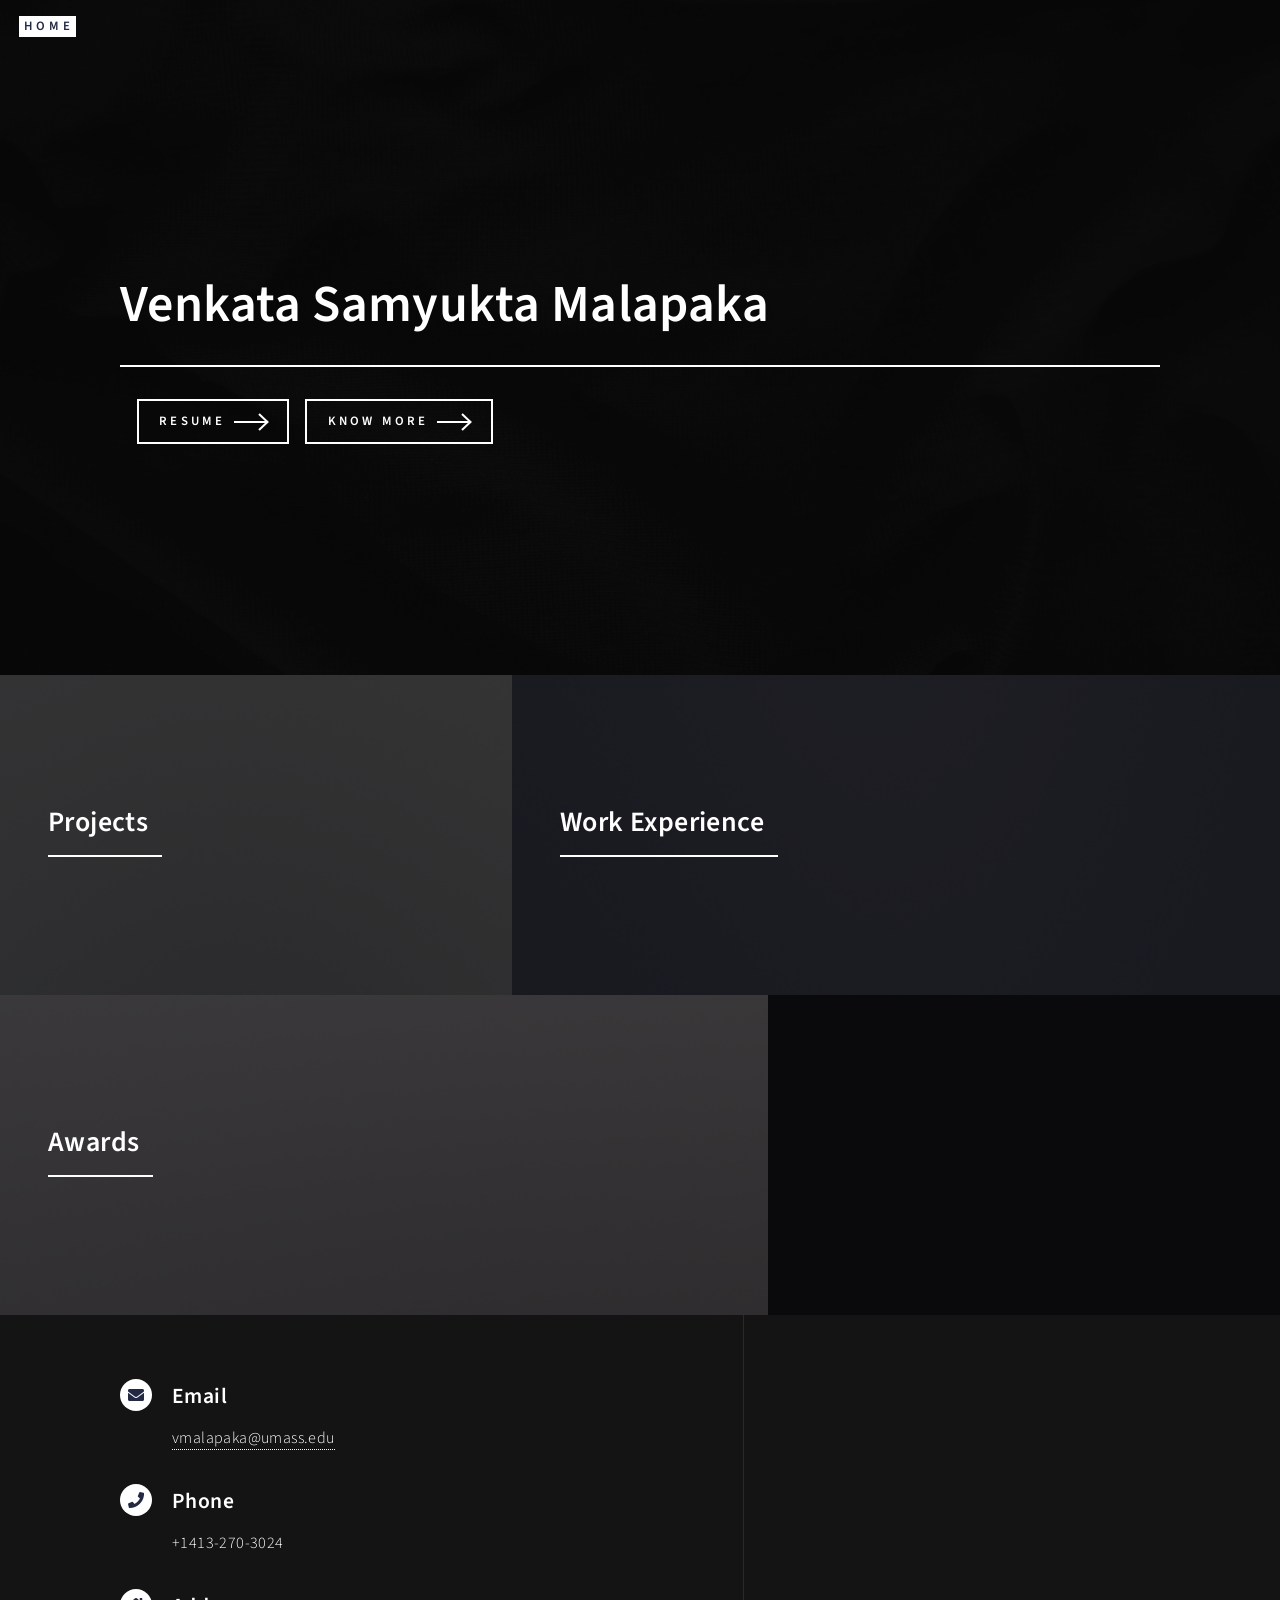
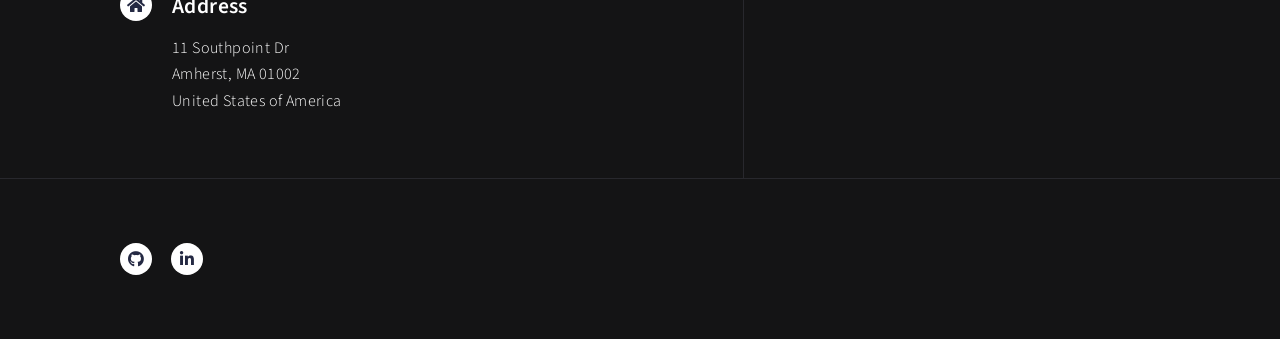
==== index.html @ 35ff9a1c "my first commit" ====
<!DOCTYPE HTML>

<html>
	<head>
		<title>Home</title>
		<meta charset="utf-8" />
		<meta name="viewport" content="width=device-width, initial-scale=1, user-scalable=no" />
		<link rel="stylesheet" href="assets/css/main.css" />
		<noscript><link rel="stylesheet" href="assets/css/noscript.css" /></noscript>
	</head>
	<body class="is-preload">

		<!-- Wrapper -->
			<div id="wrapper">

				<!-- Header -->
					<header id="header" class="alt">
						<a href="index.html" class="logo"><strong>Home</strong></a>
						<!-- <nav>
							<a href="#menu">Menu</a>
						</nav> -->
					</header>

				<!-- Menu -->
					<!-- <nav id="menu">
						<ul class="links">
							<li><a href="index.html">Home</a></li>
							<li><a href="landing.html">Landing</a></li>
							<li><a href="generic.html">Generic</a></li>
							<li><a href="elements.html">Elements</a></li>
						</ul>
						<ul class="actions stacked">
							<li><a href="#" class="button primary fit">Get Started</a></li>
							<li><a href="#" class="button fit">Log In</a></li>
						</ul>
					</nav> -->

				<!-- Banner -->
					<section id="banner" class="major">
						<div class="inner">
							<header class="major">
								<h1>Venkata Samyukta Malapaka</h1>
								
							</header>
							<div class="content">
								<p></p>
								<ul class="actions">
									<li><a href="https://drive.google.com/file/d/1VEl-UqCdXLv8z1jXoy_QQR7COVL-AdC4/view" target="_blank" class="button next scrolly" >Resume</a></li>
									<li><a href="#one" class="button next scrolly">Know More</a></li>
									
								</ul>
							</div>
						</div>
					</section>

				<!-- Main -->
					<div id="main">

						<!-- One -->
							<section id="one" class="tiles">
								<article>
									<span class="image">
										<img src="images/pic01.jpg" alt="" />
									</span>
									<header class="major">
										<h3><a href="project.html" class="link">Projects</a></h3>
										
									</header>
								</article>
								<article>
									<span class="image">
										<img src="images/pic02.jpg" alt="" />
									</span>
									<header class="major">
										<h3><a href="workEx.html" class="link">Work Experience</a></h3>
									</header>
								</article>
								<article>
									<span class="image">
										<img src="images/pic03.jpg" alt="" />
									</span>
									<header class="major">
										<h3><a href="Awards.html" class="link">Awards</a></h3>
										
									</header>
								</article>
								
							</section>

						<!-- Two -->
							<!-- <section id="two">
								<div class="inner">
									<header class="major">
										<h2>Massa libero</h2>
									</header>
									<p>Nullam et orci eu lorem consequat tincidunt vivamus et sagittis libero. Mauris aliquet magna magna sed nunc rhoncus pharetra. Pellentesque condimentum sem. In efficitur ligula tate urna. Maecenas laoreet massa vel lacinia pellentesque lorem ipsum dolor. Nullam et orci eu lorem consequat tincidunt. Vivamus et sagittis libero. Mauris aliquet magna magna sed nunc rhoncus amet pharetra et feugiat tempus.</p>
									<ul class="actions">
										<li><a href="landing.html" class="button next">Get Started</a></li>
									</ul>
								</div>
							</section> -->

					</div>

				<!-- Contact -->
					<section id="contact">
						<div class="inner">
							
							<!-- <section>
								<form method="post" action="#">
									<div class="fields">
										<div class="field half">
											<label for="name">Name</label>
											<input type="text" name="name" id="name" />
										</div>
										<div class="field half">
											<label for="email">Email</label>
											<input type="text" name="email" id="email" />
										</div>
										<div class="field">
											<label for="message">Message</label>
											<textarea name="message" id="message" rows="6"></textarea>
										</div>
									</div>
									<ul class="actions">
										<li><input type="submit" value="Send Message" class="primary" /></li>
										<li><input type="reset" value="Clear" /></li>
									</ul>
								</form>
							</section> -->
							<section >
								<section>
									<div class="contact-method">
										<span class="icon solid alt fa-envelope"></span>
										<h3>Email</h3>
										<a href="#">vmalapaka@umass.edu</a>
									</div>
								</section>
								<section>
									<div class="contact-method">
										<span class="icon solid alt fa-phone"></span>
										<h3>Phone</h3>
										<span>+1413-270-3024</span>
									</div>
								</section>
								<section>
									<div class="contact-method">
										<span class="icon solid alt fa-home"></span>
										<h3>Address</h3>
										<span>11 Southpoint Dr<br />
										Amherst, MA 01002<br />
										United States of America</span>
									</div>
								</section>
							</section>
						</div>
					</section>

				<!-- Footer -->
					<footer id="footer">
						<div class="inner">
							<ul class="icons">
								<li><a href="https://github.com/vmalapaka" target="_blank" class="icon brands alt fa-github"><span class="label">GitHub</span></a></li>
								<li><a href="https://www.linkedin.com/in/venkata-samyukta-malapaka/" target="_blank" class="icon brands alt fa-linkedin-in"><span class="label">LinkedIn</span></a></li>
							</ul>
							<!-- <ul class="copyright">
								<li>&copy; Untitled</li><li>Design: <a href="https://html5up.net">HTML5 UP</a></li>
							</ul> -->
						</div>
					</footer>

			</div>

		<!-- Scripts -->
			<script src="assets/js/jquery.min.js"></script>
			<script src="assets/js/jquery.scrolly.min.js"></script>
			<script src="assets/js/jquery.scrollex.min.js"></script>
			<script src="assets/js/browser.min.js"></script>
			<script src="assets/js/breakpoints.min.js"></script>
			<script src="assets/js/util.js"></script>
			<script src="assets/js/main.js"></script>

	</body>
</html>
---- assets/css/main.css ----
@import url(fontawesome-all.min.css);
@import url("https://fonts.googleapis.com/css?family=Source+Sans+Pro:300,300italic,600,600italic");

/*
	Forty by HTML5 UP
	html5up.net | @ajlkn
	Free for personal and commercial use under the CCA 3.0 license (html5up.net/license)
*/

html, body, div, span, applet, object,
iframe, h1, h2, h3, h4, h5, h6, p, blockquote,
pre, a, abbr, acronym, address, big, cite,
code, del, dfn, em, img, ins, kbd, q, s, samp,
small, strike, strong, sub, sup, tt, var, b,
u, i, center, dl, dt, dd, ol, ul, li, fieldset,
form, label, legend, table, caption, tbody,
tfoot, thead, tr, th, td, article, aside,
canvas, details, embed, figure, figcaption,
footer, header, hgroup, menu, nav, output, ruby,
section, summary, time, mark, audio, video {
	margin: 0;
	padding: 0;
	border: 0;
	font-size: 100%;
	font: inherit;
	vertical-align: baseline;}

article, aside, details, figcaption, figure,
footer, header, hgroup, menu, nav, section {
	display: block;}

body {
	line-height: 1;
}

ol, ul {
	list-style: none;
}

blockquote, q {
	quotes: none;
}

	blockquote:before, blockquote:after, q:before, q:after {
		content: '';
		content: none;
	}

table {
	border-collapse: collapse;
	border-spacing: 0;
}

body {
	-webkit-text-size-adjust: none;
}

mark {
	background-color: transparent;
	color: inherit;
}

input::-moz-focus-inner {
	border: 0;
	padding: 0;
}

input, select, textarea {
	-moz-appearance: none;
	-webkit-appearance: none;
	-ms-appearance: none;
	appearance: none;
}

/* Basic */

	@-ms-viewport {
		width: device-width;
	}

	body {
		-ms-overflow-style: scrollbar;
	}

	@media screen and (max-width: 480px) {

		html, body {
			min-width: 320px;
		}

	}

	html {
		box-sizing: border-box;
	}

	*, *:before, *:after {
		box-sizing: inherit;
	}

	body {
		background: #141415;
	}

		body.is-preload *, body.is-preload *:before, body.is-preload *:after {
			-moz-animation: none !important;
			-webkit-animation: none !important;
			-ms-animation: none !important;
			animation: none !important;
			-moz-transition: none !important;
			-webkit-transition: none !important;
			-ms-transition: none !important;
			transition: none !important;
		}

/* Type */

	body, input, select, textarea {
		color: #ffffff;
		font-family: "Source Sans Pro", Helvetica, sans-serif;
		font-size: 17pt;
		font-weight: 300;
		letter-spacing: 0.025em;
		line-height: 1.65;
	}

		@media screen and (max-width: 1680px) {

			body, input, select, textarea {
				font-size: 14pt;
			}

		}

		@media screen and (max-width: 1280px) {

			body, input, select, textarea {
				font-size: 12pt;
			}

		}

		@media screen and (max-width: 360px) {

			body, input, select, textarea {
				font-size: 11pt;
			}

		}

	a {
		-moz-transition: color 0.2s ease-in-out, border-bottom-color 0.2s ease-in-out;
		-webkit-transition: color 0.2s ease-in-out, border-bottom-color 0.2s ease-in-out;
		-ms-transition: color 0.2s ease-in-out, border-bottom-color 0.2s ease-in-out;
		transition: color 0.2s ease-in-out, border-bottom-color 0.2s ease-in-out;
		border-bottom: dotted 1px;
		color: inherit;
		text-decoration: none;
	}

		a:hover {
			border-bottom-color: transparent;
			color: #9bf1ff !important;
		}

		a:active {
			color: #53e3fb !important;
		}

	strong, b {
		color: #ffffff;
		font-weight: 600;
	}

	em, i {
		font-style: italic;
	}

	p {
		margin: 0 0 2em 0;
	}

	h1, h2, h3, h4, h5, h6 {
		color: #ffffff;
		font-weight: 600;
		line-height: 1.65;
		margin: 0 0 1em 0;
	}

		h1 a, h2 a, h3 a, h4 a, h5 a, h6 a {
			color: inherit;
			border-bottom: 0;
		}

	h1 {
		font-size: 2.5em;
	}

	h2 {
		font-size: 1.75em;
	}

	h3 {
		font-size: 1.35em;
	}

	h4 {
		font-size: 1.1em;
	}

	h5 {
		font-size: 0.9em;
	}

	h6 {
		font-size: 0.7em;
	}

	@media screen and (max-width: 736px) {

		h1 {
			font-size: 2em;
		}

		h2 {
			font-size: 1.5em;
		}

		h3 {
			font-size: 1.25em;
		}

	}

	sub {
		font-size: 0.8em;
		position: relative;
		top: 0.5em;
	}

	sup {
		font-size: 0.8em;
		position: relative;
		top: -0.5em;
	}

	blockquote {
		border-left: solid 4px rgba(212, 212, 255, 0.1);
		font-style: italic;
		margin: 0 0 2em 0;
		padding: 0.5em 0 0.5em 2em;
	}

	code {
		background: rgba(212, 212, 255, 0.035);
		font-family: "Courier New", monospace;
		font-size: 0.9em;
		margin: 0 0.25em;
		padding: 0.25em 0.65em;
	}

	pre {
		-webkit-overflow-scrolling: touch;
		font-family: "Courier New", monospace;
		font-size: 0.9em;
		margin: 0 0 2em 0;
	}

		pre code {
			display: block;
			line-height: 1.75;
			padding: 1em 1.5em;
			overflow-x: auto;
		}

	hr {
		border: 0;
		border-bottom: solid 1px rgba(212, 212, 255, 0.1);
		margin: 2em 0;
	}

		hr.major {
			margin: 3em 0;
		}

	.align-left {
		text-align: left;
	}

	.align-center {
		text-align: center;
	}

	.align-right {
		text-align: right;
	}

/* Row */

	.row {
		display: flex;
		flex-wrap: wrap;
		box-sizing: border-box;
		align-items: stretch;
	}

		.row > * {
			box-sizing: border-box;
		}

		.row.gtr-uniform > * > :last-child {
			margin-bottom: 0;
		}

		.row.aln-left {
			justify-content: flex-start;
		}

		.row.aln-center {
			justify-content: center;
		}

		.row.aln-right {
			justify-content: flex-end;
		}

		.row.aln-top {
			align-items: flex-start;
		}

		.row.aln-middle {
			align-items: center;
		}

		.row.aln-bottom {
			align-items: flex-end;
		}

		.row > .imp {
			order: -1;
		}

		.row > .col-1 {
			width: 8.33333%;
		}

		.row > .off-1 {
			margin-left: 8.33333%;
		}

		.row > .col-2 {
			width: 16.66667%;
		}

		.row > .off-2 {
			margin-left: 16.66667%;
		}

		.row > .col-3 {
			width: 25%;
		}

		.row > .off-3 {
			margin-left: 25%;
		}

		.row > .col-4 {
			width: 33.33333%;
		}

		.row > .off-4 {
			margin-left: 33.33333%;
		}

		.row > .col-5 {
			width: 41.66667%;
		}

		.row > .off-5 {
			margin-left: 41.66667%;
		}

		.row > .col-6 {
			width: 50%;
		}

		.row > .off-6 {
			margin-left: 50%;
		}

		.row > .col-7 {
			width: 58.33333%;
		}

		.row > .off-7 {
			margin-left: 58.33333%;
		}

		.row > .col-8 {
			width: 66.66667%;
		}

		.row > .off-8 {
			margin-left: 66.66667%;
		}

		.row > .col-9 {
			width: 75%;
		}

		.row > .off-9 {
			margin-left: 75%;
		}

		.row > .col-10 {
			width: 83.33333%;
		}

		.row > .off-10 {
			margin-left: 83.33333%;
		}

		.row > .col-11 {
			width: 91.66667%;
		}

		.row > .off-11 {
			margin-left: 91.66667%;
		}

		.row > .col-12 {
			width: 100%;
		}

		.row > .off-12 {
			margin-left: 100%;
		}

		.row.gtr-0 {
			margin-top: 0;
			margin-left: 0em;
		}

			.row.gtr-0 > * {
				padding: 0 0 0 0em;
			}

			.row.gtr-0.gtr-uniform {
				margin-top: 0em;
			}

				.row.gtr-0.gtr-uniform > * {
					padding-top: 0em;
				}

		.row.gtr-25 {
			margin-top: 0;
			margin-left: -0.5em;
		}

			.row.gtr-25 > * {
				padding: 0 0 0 0.5em;
			}

			.row.gtr-25.gtr-uniform {
				margin-top: -0.5em;
			}

				.row.gtr-25.gtr-uniform > * {
					padding-top: 0.5em;
				}

		.row.gtr-50 {
			margin-top: 0;
			margin-left: -1em;
		}

			.row.gtr-50 > * {
				padding: 0 0 0 1em;
			}

			.row.gtr-50.gtr-uniform {
				margin-top: -1em;
			}

				.row.gtr-50.gtr-uniform > * {
					padding-top: 1em;
				}

		.row {
			margin-top: 0;
			margin-left: -2em;
		}

			.row > * {
				padding: 0 0 0 2em;
			}

			.row.gtr-uniform {
				margin-top: -2em;
			}

				.row.gtr-uniform > * {
					padding-top: 2em;
				}

		.row.gtr-150 {
			margin-top: 0;
			margin-left: -3em;
		}

			.row.gtr-150 > * {
				padding: 0 0 0 3em;
			}

			.row.gtr-150.gtr-uniform {
				margin-top: -3em;
			}

				.row.gtr-150.gtr-uniform > * {
					padding-top: 3em;
				}

		.row.gtr-200 {
			margin-top: 0;
			margin-left: -4em;
		}

			.row.gtr-200 > * {
				padding: 0 0 0 4em;
			}

			.row.gtr-200.gtr-uniform {
				margin-top: -4em;
			}

				.row.gtr-200.gtr-uniform > * {
					padding-top: 4em;
				}

		@media screen and (max-width: 1680px) {

			.row {
				display: flex;
				flex-wrap: wrap;
				box-sizing: border-box;
				align-items: stretch;
			}

				.row > * {
					box-sizing: border-box;
				}

				.row.gtr-uniform > * > :last-child {
					margin-bottom: 0;
				}

				.row.aln-left {
					justify-content: flex-start;
				}

				.row.aln-center {
					justify-content: center;
				}

				.row.aln-right {
					justify-content: flex-end;
				}

				.row.aln-top {
					align-items: flex-start;
				}

				.row.aln-middle {
					align-items: center;
				}

				.row.aln-bottom {
					align-items: flex-end;
				}

				.row > .imp-xlarge {
					order: -1;
				}

				.row > .col-1-xlarge {
					width: 8.33333%;
				}

				.row > .off-1-xlarge {
					margin-left: 8.33333%;
				}

				.row > .col-2-xlarge {
					width: 16.66667%;
				}

				.row > .off-2-xlarge {
					margin-left: 16.66667%;
				}

				.row > .col-3-xlarge {
					width: 25%;
				}

				.row > .off-3-xlarge {
					margin-left: 25%;
				}

				.row > .col-4-xlarge {
					width: 33.33333%;
				}

				.row > .off-4-xlarge {
					margin-left: 33.33333%;
				}

				.row > .col-5-xlarge {
					width: 41.66667%;
				}

				.row > .off-5-xlarge {
					margin-left: 41.66667%;
				}

				.row > .col-6-xlarge {
					width: 50%;
				}

				.row > .off-6-xlarge {
					margin-left: 50%;
				}

				.row > .col-7-xlarge {
					width: 58.33333%;
				}

				.row > .off-7-xlarge {
					margin-left: 58.33333%;
				}

				.row > .col-8-xlarge {
					width: 66.66667%;
				}

				.row > .off-8-xlarge {
					margin-left: 66.66667%;
				}

				.row > .col-9-xlarge {
					width: 75%;
				}

				.row > .off-9-xlarge {
					margin-left: 75%;
				}

				.row > .col-10-xlarge {
					width: 83.33333%;
				}

				.row > .off-10-xlarge {
					margin-left: 83.33333%;
				}

				.row > .col-11-xlarge {
					width: 91.66667%;
				}

				.row > .off-11-xlarge {
					margin-left: 91.66667%;
				}

				.row > .col-12-xlarge {
					width: 100%;
				}

				.row > .off-12-xlarge {
					margin-left: 100%;
				}

				.row.gtr-0 {
					margin-top: 0;
					margin-left: 0em;
				}

					.row.gtr-0 > * {
						padding: 0 0 0 0em;
					}

					.row.gtr-0.gtr-uniform {
						margin-top: 0em;
					}

						.row.gtr-0.gtr-uniform > * {
							padding-top: 0em;
						}

				.row.gtr-25 {
					margin-top: 0;
					margin-left: -0.5em;
				}

					.row.gtr-25 > * {
						padding: 0 0 0 0.5em;
					}

					.row.gtr-25.gtr-uniform {
						margin-top: -0.5em;
					}

						.row.gtr-25.gtr-uniform > * {
							padding-top: 0.5em;
						}

				.row.gtr-50 {
					margin-top: 0;
					margin-left: -1em;
				}

					.row.gtr-50 > * {
						padding: 0 0 0 1em;
					}

					.row.gtr-50.gtr-uniform {
						margin-top: -1em;
					}

						.row.gtr-50.gtr-uniform > * {
							padding-top: 1em;
						}

				.row {
					margin-top: 0;
					margin-left: -2em;
				}

					.row > * {
						padding: 0 0 0 2em;
					}

					.row.gtr-uniform {
						margin-top: -2em;
					}

						.row.gtr-uniform > * {
							padding-top: 2em;
						}

				.row.gtr-150 {
					margin-top: 0;
					margin-left: -3em;
				}

					.row.gtr-150 > * {
						padding: 0 0 0 3em;
					}

					.row.gtr-150.gtr-uniform {
						margin-top: -3em;
					}

						.row.gtr-150.gtr-uniform > * {
							padding-top: 3em;
						}

				.row.gtr-200 {
					margin-top: 0;
					margin-left: -4em;
				}

					.row.gtr-200 > * {
						padding: 0 0 0 4em;
					}

					.row.gtr-200.gtr-uniform {
						margin-top: -4em;
					}

						.row.gtr-200.gtr-uniform > * {
							padding-top: 4em;
						}

		}

		@media screen and (max-width: 1280px) {

			.row {
				display: flex;
				flex-wrap: wrap;
				box-sizing: border-box;
				align-items: stretch;
			}

				.row > * {
					box-sizing: border-box;
				}

				.row.gtr-uniform > * > :last-child {
					margin-bottom: 0;
				}

				.row.aln-left {
					justify-content: flex-start;
				}

				.row.aln-center {
					justify-content: center;
				}

				.row.aln-right {
					justify-content: flex-end;
				}

				.row.aln-top {
					align-items: flex-start;
				}

				.row.aln-middle {
					align-items: center;
				}

				.row.aln-bottom {
					align-items: flex-end;
				}

				.row > .imp-large {
					order: -1;
				}

				.row > .col-1-large {
					width: 8.33333%;
				}

				.row > .off-1-large {
					margin-left: 8.33333%;
				}

				.row > .col-2-large {
					width: 16.66667%;
				}

				.row > .off-2-large {
					margin-left: 16.66667%;
				}

				.row > .col-3-large {
					width: 25%;
				}

				.row > .off-3-large {
					margin-left: 25%;
				}

				.row > .col-4-large {
					width: 33.33333%;
				}

				.row > .off-4-large {
					margin-left: 33.33333%;
				}

				.row > .col-5-large {
					width: 41.66667%;
				}

				.row > .off-5-large {
					margin-left: 41.66667%;
				}

				.row > .col-6-large {
					width: 50%;
				}

				.row > .off-6-large {
					margin-left: 50%;
				}

				.row > .col-7-large {
					width: 58.33333%;
				}

				.row > .off-7-large {
					margin-left: 58.33333%;
				}

				.row > .col-8-large {
					width: 66.66667%;
				}

				.row > .off-8-large {
					margin-left: 66.66667%;
				}

				.row > .col-9-large {
					width: 75%;
				}

				.row > .off-9-large {
					margin-left: 75%;
				}

				.row > .col-10-large {
					width: 83.33333%;
				}

				.row > .off-10-large {
					margin-left: 83.33333%;
				}

				.row > .col-11-large {
					width: 91.66667%;
				}

				.row > .off-11-large {
					margin-left: 91.66667%;
				}

				.row > .col-12-large {
					width: 100%;
				}

				.row > .off-12-large {
					margin-left: 100%;
				}

				.row.gtr-0 {
					margin-top: 0;
					margin-left: 0em;
				}

					.row.gtr-0 > * {
						padding: 0 0 0 0em;
					}

					.row.gtr-0.gtr-uniform {
						margin-top: 0em;
					}

						.row.gtr-0.gtr-uniform > * {
							padding-top: 0em;
						}

				.row.gtr-25 {
					margin-top: 0;
					margin-left: -0.375em;
				}

					.row.gtr-25 > * {
						padding: 0 0 0 0.375em;
					}

					.row.gtr-25.gtr-uniform {
						margin-top: -0.375em;
					}

						.row.gtr-25.gtr-uniform > * {
							padding-top: 0.375em;
						}

				.row.gtr-50 {
					margin-top: 0;
					margin-left: -0.75em;
				}

					.row.gtr-50 > * {
						padding: 0 0 0 0.75em;
					}

					.row.gtr-50.gtr-uniform {
						margin-top: -0.75em;
					}

						.row.gtr-50.gtr-uniform > * {
							padding-top: 0.75em;
						}

				.row {
					margin-top: 0;
					margin-left: -1.5em;
				}

					.row > * {
						padding: 0 0 0 1.5em;
					}

					.row.gtr-uniform {
						margin-top: -1.5em;
					}

						.row.gtr-uniform > * {
							padding-top: 1.5em;
						}

				.row.gtr-150 {
					margin-top: 0;
					margin-left: -2.25em;
				}

					.row.gtr-150 > * {
						padding: 0 0 0 2.25em;
					}

					.row.gtr-150.gtr-uniform {
						margin-top: -2.25em;
					}

						.row.gtr-150.gtr-uniform > * {
							padding-top: 2.25em;
						}

				.row.gtr-200 {
					margin-top: 0;
					margin-left: -3em;
				}

					.row.gtr-200 > * {
						padding: 0 0 0 3em;
					}

					.row.gtr-200.gtr-uniform {
						margin-top: -3em;
					}

						.row.gtr-200.gtr-uniform > * {
							padding-top: 3em;
						}

		}

		@media screen and (max-width: 980px) {

			.row {
				display: flex;
				flex-wrap: wrap;
				box-sizing: border-box;
				align-items: stretch;
			}

				.row > * {
					box-sizing: border-box;
				}

				.row.gtr-uniform > * > :last-child {
					margin-bottom: 0;
				}

				.row.aln-left {
					justify-content: flex-start;
				}

				.row.aln-center {
					justify-content: center;
				}

				.row.aln-right {
					justify-content: flex-end;
				}

				.row.aln-top {
					align-items: flex-start;
				}

				.row.aln-middle {
					align-items: center;
				}

				.row.aln-bottom {
					align-items: flex-end;
				}

				.row > .imp-medium {
					order: -1;
				}

				.row > .col-1-medium {
					width: 8.33333%;
				}

				.row > .off-1-medium {
					margin-left: 8.33333%;
				}

				.row > .col-2-medium {
					width: 16.66667%;
				}

				.row > .off-2-medium {
					margin-left: 16.66667%;
				}

				.row > .col-3-medium {
					width: 25%;
				}

				.row > .off-3-medium {
					margin-left: 25%;
				}

				.row > .col-4-medium {
					width: 33.33333%;
				}

				.row > .off-4-medium {
					margin-left: 33.33333%;
				}

				.row > .col-5-medium {
					width: 41.66667%;
				}

				.row > .off-5-medium {
					margin-left: 41.66667%;
				}

				.row > .col-6-medium {
					width: 50%;
				}

				.row > .off-6-medium {
					margin-left: 50%;
				}

				.row > .col-7-medium {
					width: 58.33333%;
				}

				.row > .off-7-medium {
					margin-left: 58.33333%;
				}

				.row > .col-8-medium {
					width: 66.66667%;
				}

				.row > .off-8-medium {
					margin-left: 66.66667%;
				}

				.row > .col-9-medium {
					width: 75%;
				}

				.row > .off-9-medium {
					margin-left: 75%;
				}

				.row > .col-10-medium {
					width: 83.33333%;
				}

				.row > .off-10-medium {
					margin-left: 83.33333%;
				}

				.row > .col-11-medium {
					width: 91.66667%;
				}

				.row > .off-11-medium {
					margin-left: 91.66667%;
				}

				.row > .col-12-medium {
					width: 100%;
				}

				.row > .off-12-medium {
					margin-left: 100%;
				}

				.row.gtr-0 {
					margin-top: 0;
					margin-left: 0em;
				}

					.row.gtr-0 > * {
						padding: 0 0 0 0em;
					}

					.row.gtr-0.gtr-uniform {
						margin-top: 0em;
					}

						.row.gtr-0.gtr-uniform > * {
							padding-top: 0em;
						}

				.row.gtr-25 {
					margin-top: 0;
					margin-left: -0.375em;
				}

					.row.gtr-25 > * {
						padding: 0 0 0 0.375em;
					}

					.row.gtr-25.gtr-uniform {
						margin-top: -0.375em;
					}

						.row.gtr-25.gtr-uniform > * {
							padding-top: 0.375em;
						}

				.row.gtr-50 {
					margin-top: 0;
					margin-left: -0.75em;
				}

					.row.gtr-50 > * {
						padding: 0 0 0 0.75em;
					}

					.row.gtr-50.gtr-uniform {
						margin-top: -0.75em;
					}

						.row.gtr-50.gtr-uniform > * {
							padding-top: 0.75em;
						}

				.row {
					margin-top: 0;
					margin-left: -1.5em;
				}

					.row > * {
						padding: 0 0 0 1.5em;
					}

					.row.gtr-uniform {
						margin-top: -1.5em;
					}

						.row.gtr-uniform > * {
							padding-top: 1.5em;
						}

				.row.gtr-150 {
					margin-top: 0;
					margin-left: -2.25em;
				}

					.row.gtr-150 > * {
						padding: 0 0 0 2.25em;
					}

					.row.gtr-150.gtr-uniform {
						margin-top: -2.25em;
					}

						.row.gtr-150.gtr-uniform > * {
							padding-top: 2.25em;
						}

				.row.gtr-200 {
					margin-top: 0;
					margin-left: -3em;
				}

					.row.gtr-200 > * {
						padding: 0 0 0 3em;
					}

					.row.gtr-200.gtr-uniform {
						margin-top: -3em;
					}

						.row.gtr-200.gtr-uniform > * {
							padding-top: 3em;
						}

		}

		@media screen and (max-width: 736px) {

			.row {
				display: flex;
				flex-wrap: wrap;
				box-sizing: border-box;
				align-items: stretch;
			}

				.row > * {
					box-sizing: border-box;
				}

				.row.gtr-uniform > * > :last-child {
					margin-bottom: 0;
				}

				.row.aln-left {
					justify-content: flex-start;
				}

				.row.aln-center {
					justify-content: center;
				}

				.row.aln-right {
					justify-content: flex-end;
				}

				.row.aln-top {
					align-items: flex-start;
				}

				.row.aln-middle {
					align-items: center;
				}

				.row.aln-bottom {
					align-items: flex-end;
				}

				.row > .imp-small {
					order: -1;
				}

				.row > .col-1-small {
					width: 8.33333%;
				}

				.row > .off-1-small {
					margin-left: 8.33333%;
				}

				.row > .col-2-small {
					width: 16.66667%;
				}

				.row > .off-2-small {
					margin-left: 16.66667%;
				}

				.row > .col-3-small {
					width: 25%;
				}

				.row > .off-3-small {
					margin-left: 25%;
				}

				.row > .col-4-small {
					width: 33.33333%;
				}

				.row > .off-4-small {
					margin-left: 33.33333%;
				}

				.row > .col-5-small {
					width: 41.66667%;
				}

				.row > .off-5-small {
					margin-left: 41.66667%;
				}

				.row > .col-6-small {
					width: 50%;
				}

				.row > .off-6-small {
					margin-left: 50%;
				}

				.row > .col-7-small {
					width: 58.33333%;
				}

				.row > .off-7-small {
					margin-left: 58.33333%;
				}

				.row > .col-8-small {
					width: 66.66667%;
				}

				.row > .off-8-small {
					margin-left: 66.66667%;
				}

				.row > .col-9-small {
					width: 75%;
				}

				.row > .off-9-small {
					margin-left: 75%;
				}

				.row > .col-10-small {
					width: 83.33333%;
				}

				.row > .off-10-small {
					margin-left: 83.33333%;
				}

				.row > .col-11-small {
					width: 91.66667%;
				}

				.row > .off-11-small {
					margin-left: 91.66667%;
				}

				.row > .col-12-small {
					width: 100%;
				}

				.row > .off-12-small {
					margin-left: 100%;
				}

				.row.gtr-0 {
					margin-top: 0;
					margin-left: 0em;
				}

					.row.gtr-0 > * {
						padding: 0 0 0 0em;
					}

					.row.gtr-0.gtr-uniform {
						margin-top: 0em;
					}

						.row.gtr-0.gtr-uniform > * {
							padding-top: 0em;
						}

				.row.gtr-25 {
					margin-top: 0;
					margin-left: -0.3125em;
				}

					.row.gtr-25 > * {
						padding: 0 0 0 0.3125em;
					}

					.row.gtr-25.gtr-uniform {
						margin-top: -0.3125em;
					}

						.row.gtr-25.gtr-uniform > * {
							padding-top: 0.3125em;
						}

				.row.gtr-50 {
					margin-top: 0;
					margin-left: -0.625em;
				}

					.row.gtr-50 > * {
						padding: 0 0 0 0.625em;
					}

					.row.gtr-50.gtr-uniform {
						margin-top: -0.625em;
					}

						.row.gtr-50.gtr-uniform > * {
							padding-top: 0.625em;
						}

				.row {
					margin-top: 0;
					margin-left: -1.25em;
				}

					.row > * {
						padding: 0 0 0 1.25em;
					}

					.row.gtr-uniform {
						margin-top: -1.25em;
					}

						.row.gtr-uniform > * {
							padding-top: 1.25em;
						}

				.row.gtr-150 {
					margin-top: 0;
					margin-left: -1.875em;
				}

					.row.gtr-150 > * {
						padding: 0 0 0 1.875em;
					}

					.row.gtr-150.gtr-uniform {
						margin-top: -1.875em;
					}

						.row.gtr-150.gtr-uniform > * {
							padding-top: 1.875em;
						}

				.row.gtr-200 {
					margin-top: 0;
					margin-left: -2.5em;
				}

					.row.gtr-200 > * {
						padding: 0 0 0 2.5em;
					}

					.row.gtr-200.gtr-uniform {
						margin-top: -2.5em;
					}

						.row.gtr-200.gtr-uniform > * {
							padding-top: 2.5em;
						}

		}

		@media screen and (max-width: 480px) {

			.row {
				display: flex;
				flex-wrap: wrap;
				box-sizing: border-box;
				align-items: stretch;
			}

				.row > * {
					box-sizing: border-box;
				}

				.row.gtr-uniform > * > :last-child {
					margin-bottom: 0;
				}

				.row.aln-left {
					justify-content: flex-start;
				}

				.row.aln-center {
					justify-content: center;
				}

				.row.aln-right {
					justify-content: flex-end;
				}

				.row.aln-top {
					align-items: flex-start;
				}

				.row.aln-middle {
					align-items: center;
				}

				.row.aln-bottom {
					align-items: flex-end;
				}

				.row > .imp-xsmall {
					order: -1;
				}

				.row > .col-1-xsmall {
					width: 8.33333%;
				}

				.row > .off-1-xsmall {
					margin-left: 8.33333%;
				}

				.row > .col-2-xsmall {
					width: 16.66667%;
				}

				.row > .off-2-xsmall {
					margin-left: 16.66667%;
				}

				.row > .col-3-xsmall {
					width: 25%;
				}

				.row > .off-3-xsmall {
					margin-left: 25%;
				}

				.row > .col-4-xsmall {
					width: 33.33333%;
				}

				.row > .off-4-xsmall {
					margin-left: 33.33333%;
				}

				.row > .col-5-xsmall {
					width: 41.66667%;
				}

				.row > .off-5-xsmall {
					margin-left: 41.66667%;
				}

				.row > .col-6-xsmall {
					width: 50%;
				}

				.row > .off-6-xsmall {
					margin-left: 50%;
				}

				.row > .col-7-xsmall {
					width: 58.33333%;
				}

				.row > .off-7-xsmall {
					margin-left: 58.33333%;
				}

				.row > .col-8-xsmall {
					width: 66.66667%;
				}

				.row > .off-8-xsmall {
					margin-left: 66.66667%;
				}

				.row > .col-9-xsmall {
					width: 75%;
				}

				.row > .off-9-xsmall {
					margin-left: 75%;
				}

				.row > .col-10-xsmall {
					width: 83.33333%;
				}

				.row > .off-10-xsmall {
					margin-left: 83.33333%;
				}

				.row > .col-11-xsmall {
					width: 91.66667%;
				}

				.row > .off-11-xsmall {
					margin-left: 91.66667%;
				}

				.row > .col-12-xsmall {
					width: 100%;
				}

				.row > .off-12-xsmall {
					margin-left: 100%;
				}

				.row.gtr-0 {
					margin-top: 0;
					margin-left: 0em;
				}

					.row.gtr-0 > * {
						padding: 0 0 0 0em;
					}

					.row.gtr-0.gtr-uniform {
						margin-top: 0em;
					}

						.row.gtr-0.gtr-uniform > * {
							padding-top: 0em;
						}

				.row.gtr-25 {
					margin-top: 0;
					margin-left: -0.3125em;
				}

					.row.gtr-25 > * {
						padding: 0 0 0 0.3125em;
					}

					.row.gtr-25.gtr-uniform {
						margin-top: -0.3125em;
					}

						.row.gtr-25.gtr-uniform > * {
							padding-top: 0.3125em;
						}

				.row.gtr-50 {
					margin-top: 0;
					margin-left: -0.625em;
				}

					.row.gtr-50 > * {
						padding: 0 0 0 0.625em;
					}

					.row.gtr-50.gtr-uniform {
						margin-top: -0.625em;
					}

						.row.gtr-50.gtr-uniform > * {
							padding-top: 0.625em;
						}

				.row {
					margin-top: 0;
					margin-left: -1.25em;
				}

					.row > * {
						padding: 0 0 0 1.25em;
					}

					.row.gtr-uniform {
						margin-top: -1.25em;
					}

						.row.gtr-uniform > * {
							padding-top: 1.25em;
						}

				.row.gtr-150 {
					margin-top: 0;
					margin-left: -1.875em;
				}

					.row.gtr-150 > * {
						padding: 0 0 0 1.875em;
					}

					.row.gtr-150.gtr-uniform {
						margin-top: -1.875em;
					}

						.row.gtr-150.gtr-uniform > * {
							padding-top: 1.875em;
						}

				.row.gtr-200 {
					margin-top: 0;
					margin-left: -2.5em;
				}

					.row.gtr-200 > * {
						padding: 0 0 0 2.5em;
					}

					.row.gtr-200.gtr-uniform {
						margin-top: -2.5em;
					}

						.row.gtr-200.gtr-uniform > * {
							padding-top: 2.5em;
						}

		}

/* Section/Article */

	section.special, article.special {
		text-align: center;
	}

	header.major {
		width: -moz-max-content;
		width: -webkit-max-content;
		width: -ms-max-content;
		width: max-content;
		margin-bottom: 2em;
	}

		header.major > :first-child {
			margin-bottom: 0;
			width: calc(100% + 0.5em);
		}

			header.major > :first-child:after {
				content: '';
				background-color: #ffffff;
				display: block;
				height: 2px;
				margin: 0.325em 0 0.5em 0;
				width: 100%;
			}

		header.major > p {
			font-size: 0.7em;
			font-weight: 600;
			letter-spacing: 0.25em;
			margin-bottom: 0;
			text-transform: uppercase;
		}

		body.is-ie header.major > :first-child:after {
			max-width: 9em;
		}

		body.is-ie header.major > h1:after {
			max-width: 100% !important;
		}

	@media screen and (max-width: 736px) {

		header.major > p br {
			display: none;
		}

	}

/* Form */

	form {
		margin: 0 0 2em 0;
	}

		form > :last-child {
			margin-bottom: 0;
		}

		form > .fields {
			display: -moz-flex;
			display: -webkit-flex;
			display: -ms-flex;
			display: flex;
			-moz-flex-wrap: wrap;
			-webkit-flex-wrap: wrap;
			-ms-flex-wrap: wrap;
			flex-wrap: wrap;
			width: calc(100% + 3em);
			margin: -1.5em 0 2em -1.5em;
		}

			form > .fields > .field {
				-moz-flex-grow: 0;
				-webkit-flex-grow: 0;
				-ms-flex-grow: 0;
				flex-grow: 0;
				-moz-flex-shrink: 0;
				-webkit-flex-shrink: 0;
				-ms-flex-shrink: 0;
				flex-shrink: 0;
				padding: 1.5em 0 0 1.5em;
				width: calc(100% - 1.5em);
			}

				form > .fields > .field.half {
					width: calc(50% - 0.75em);
				}

				form > .fields > .field.third {
					width: calc(100%/3 - 0.5em);
				}

				form > .fields > .field.quarter {
					width: calc(25% - 0.375em);
				}

		@media screen and (max-width: 480px) {

			form > .fields {
				width: calc(100% + 3em);
				margin: -1.5em 0 2em -1.5em;
			}

				form > .fields > .field {
					padding: 1.5em 0 0 1.5em;
					width: calc(100% - 1.5em);
				}

					form > .fields > .field.half {
						width: calc(100% - 1.5em);
					}

					form > .fields > .field.third {
						width: calc(100% - 1.5em);
					}

					form > .fields > .field.quarter {
						width: calc(100% - 1.5em);
					}

		}

	label {
		color: #ffffff;
		display: block;
		font-size: 0.8em;
		font-weight: 600;
		letter-spacing: 0.25em;
		margin: 0 0 1em 0;
		text-transform: uppercase;
	}

	input[type="text"],
	input[type="password"],
	input[type="email"],
	input[type="tel"],
	input[type="search"],
	input[type="url"],
	select,
	textarea {
		-moz-appearance: none;
		-webkit-appearance: none;
		-ms-appearance: none;
		appearance: none;
		background: rgba(212, 212, 255, 0.035);
		border: none;
		border-radius: 0;
		color: inherit;
		display: block;
		outline: 0;
		padding: 0 1em;
		text-decoration: none;
		width: 100%;
	}

		input[type="text"]:invalid,
		input[type="password"]:invalid,
		input[type="email"]:invalid,
		input[type="tel"]:invalid,
		input[type="search"]:invalid,
		input[type="url"]:invalid,
		select:invalid,
		textarea:invalid {
			box-shadow: none;
		}

		input[type="text"]:focus,
		input[type="password"]:focus,
		input[type="email"]:focus,
		input[type="tel"]:focus,
		input[type="search"]:focus,
		input[type="url"]:focus,
		select:focus,
		textarea:focus {
			border-color: #9bf1ff;
			box-shadow: 0 0 0 2px #9bf1ff;
		}

	select {
		background-image: url("data:image/svg+xml;charset=utf8,%3Csvg xmlns='http://www.w3.org/2000/svg' width='40' height='40' preserveAspectRatio='none' viewBox='0 0 40 40'%3E%3Cpath d='M9.4,12.3l10.4,10.4l10.4-10.4c0.2-0.2,0.5-0.4,0.9-0.4c0.3,0,0.6,0.1,0.9,0.4l3.3,3.3c0.2,0.2,0.4,0.5,0.4,0.9 c0,0.4-0.1,0.6-0.4,0.9L20.7,31.9c-0.2,0.2-0.5,0.4-0.9,0.4c-0.3,0-0.6-0.1-0.9-0.4L4.3,17.3c-0.2-0.2-0.4-0.5-0.4-0.9 c0-0.4,0.1-0.6,0.4-0.9l3.3-3.3c0.2-0.2,0.5-0.4,0.9-0.4S9.1,12.1,9.4,12.3z' fill='rgba(212, 212, 255, 0.1)' /%3E%3C/svg%3E");
		background-size: 1.25rem;
		background-repeat: no-repeat;
		background-position: calc(100% - 1rem) center;
		height: 2.75em;
		padding-right: 2.75em;
		text-overflow: ellipsis;
	}

		select option {
			color: #ffffff;
			background: #18181a;
		}

		select:focus::-ms-value {
			background-color: transparent;
		}

		select::-ms-expand {
			display: none;
		}

	input[type="text"],
	input[type="password"],
	input[type="email"],
	input[type="tel"],
	input[type="search"],
	input[type="url"],
	select {
		height: 2.75em;
	}

	textarea {
		padding: 0.75em 1em;
	}

	input[type="checkbox"],
	input[type="radio"] {
		-moz-appearance: none;
		-webkit-appearance: none;
		-ms-appearance: none;
		appearance: none;
		display: block;
		float: left;
		margin-right: -2em;
		opacity: 0;
		width: 1em;
		z-index: -1;
	}

		input[type="checkbox"] + label,
		input[type="radio"] + label {
			text-decoration: none;
			color: #ffffff;
			cursor: pointer;
			display: inline-block;
			font-weight: 300;
			padding-left: 2.65em;
			padding-right: 0.75em;
			position: relative;
		}

			input[type="checkbox"] + label:before,
			input[type="radio"] + label:before {
				-moz-osx-font-smoothing: grayscale;
				-webkit-font-smoothing: antialiased;
				display: inline-block;
				font-style: normal;
				font-variant: normal;
				text-rendering: auto;
				line-height: 1;
				text-transform: none !important;
				font-family: 'Font Awesome 5 Free';
				font-weight: 900;
			}

			input[type="checkbox"] + label:before,
			input[type="radio"] + label:before {
				background: rgba(212, 212, 255, 0.035);
				content: '';
				display: inline-block;
				font-size: 0.8em;
				height: 2.0625em;
				left: 0;
				letter-spacing: 0;
				line-height: 2.0625em;
				position: absolute;
				text-align: center;
				top: 0;
				width: 2.0625em;
			}

		input[type="checkbox"]:checked + label:before,
		input[type="radio"]:checked + label:before {
			background: #ffffff;
			border-color: #9bf1ff;
			content: '\f00c';
			color: #050506;
		}

		input[type="checkbox"]:focus + label:before,
		input[type="radio"]:focus + label:before {
			box-shadow: 0 0 0 2px #9bf1ff;
		}

	input[type="radio"] + label:before {
		border-radius: 100%;
	}

	::-webkit-input-placeholder {
		color: rgba(244, 244, 255, 0.2) !important;
		opacity: 1.0;
	}

	:-moz-placeholder {
		color: rgba(244, 244, 255, 0.2) !important;
		opacity: 1.0;
	}

	::-moz-placeholder {
		color: rgba(244, 244, 255, 0.2) !important;
		opacity: 1.0;
	}

	:-ms-input-placeholder {
		color: rgba(244, 244, 255, 0.2) !important;
		opacity: 1.0;
	}

/* Box */

	.box {
		border: solid 1px rgba(212, 212, 255, 0.1);
		margin-bottom: 2em;
		padding: 1.5em;
	}

		.box > :last-child,
		.box > :last-child > :last-child,
		.box > :last-child > :last-child > :last-child {
			margin-bottom: 0;
		}

		.box.alt {
			border: 0;
			border-radius: 0;
			padding: 0;
		}

/* Icon */

	.icon {
		text-decoration: none;
		border-bottom: none;
		position: relative;
	}

		.icon:before {
			-moz-osx-font-smoothing: grayscale;
			-webkit-font-smoothing: antialiased;
			display: inline-block;
			font-style: normal;
			font-variant: normal;
			text-rendering: auto;
			line-height: 1;
			text-transform: none !important;
			font-family: 'Font Awesome 5 Free';
			font-weight: 400;
		}

		.icon > .label {
			display: none;
		}

		.icon:before {
			line-height: inherit;
		}

		.icon.solid:before {
			font-weight: 900;
		}

		.icon.brands:before {
			font-family: 'Font Awesome 5 Brands';
		}

		.icon.alt:before {
			background-color: #ffffff;
			border-radius: 100%;
			color: #242943;
			display: inline-block;
			height: 2em;
			line-height: 2em;
			text-align: center;
			width: 2em;
		}

	a.icon.alt:before {
		-moz-transition: background-color 0.2s ease-in-out;
		-webkit-transition: background-color 0.2s ease-in-out;
		-ms-transition: background-color 0.2s ease-in-out;
		transition: background-color 0.2s ease-in-out;
	}

	a.icon.alt:hover:before {
		background-color: #6fc3df;
	}

	a.icon.alt:active:before {
		background-color: #37a6cb;
	}

/* Image */

	.image {
		border: 0;
		display: inline-block;
		position: relative;
	}

		.image img {
			display: block;
		}

		.image.left, .image.right {
			max-width: 30%;
		}

			.image.left img, .image.right img {
				width: 100%;
			}

		.image.left {
			float: left;
			margin: 0 1.5em 1.25em 0;
			top: 0.25em;
		}

		.image.right {
			float: right;
			margin: 0 0 1.25em 1.5em;
			top: 0.25em;
		}

		.image.fit {
			display: block;
			margin: 0 0 2em 0;
			width: 100%;
		}

			.image.fit img {
				width: 100%;
			}

		.image.main {
			display: block;
			margin: 2.5em 0;
			width: 100%;
		}

			.image.main img {
				width: 100%;
			}

			@media screen and (max-width: 736px) {

				.image.main {
					margin: 1.5em 0;
				}

			}

/* List */

	ol {
		list-style: decimal;
		margin: 0 0 2em 0;
		padding-left: 1.25em;
	}

		ol li {
			padding-left: 0.25em;
		}

	ul {
		list-style: disc;
		margin: 0 0 2em 0;
		padding-left: 1em;
	}

		ul li {
			padding-left: 0.5em;
		}

		ul.alt {
			list-style: none;
			padding-left: 0;
		}

			ul.alt li {
				border-top: solid 1px rgba(212, 212, 255, 0.1);
				padding: 0.5em 0;
			}

				ul.alt li:first-child {
					border-top: 0;
					padding-top: 0;
				}

	dl {
		margin: 0 0 2em 0;
	}

		dl dt {
			display: block;
			font-weight: 600;
			margin: 0 0 1em 0;
		}

		dl dd {
			margin-left: 2em;
		}

/* Actions */

	ul.actions {
		display: -moz-flex;
		display: -webkit-flex;
		display: -ms-flex;
		display: flex;
		cursor: default;
		list-style: none;
		margin-left: -1em;
		padding-left: 0;
	}

		ul.actions li {
			padding: 0 0 0 1em;
			vertical-align: middle;
		}

		ul.actions.special {
			-moz-justify-content: center;
			-webkit-justify-content: center;
			-ms-justify-content: center;
			justify-content: center;
			width: 100%;
			margin-left: 0;
		}

			ul.actions.special li:first-child {
				padding-left: 0;
			}

		ul.actions.stacked {
			-moz-flex-direction: column;
			-webkit-flex-direction: column;
			-ms-flex-direction: column;
			flex-direction: column;
			margin-left: 0;
		}

			ul.actions.stacked li {
				padding: 1.3em 0 0 0;
			}

				ul.actions.stacked li:first-child {
					padding-top: 0;
				}

		ul.actions.fit {
			width: calc(100% + 1em);
		}

			ul.actions.fit li {
				-moz-flex-grow: 1;
				-webkit-flex-grow: 1;
				-ms-flex-grow: 1;
				flex-grow: 1;
				-moz-flex-shrink: 1;
				-webkit-flex-shrink: 1;
				-ms-flex-shrink: 1;
				flex-shrink: 1;
				width: 100%;
			}

				ul.actions.fit li > * {
					width: 100%;
				}

			ul.actions.fit.stacked {
				width: 100%;
			}

/* Icons */

	ul.icons {
		cursor: default;
		list-style: none;
		padding-left: 0;
	}

		ul.icons li {
			display: inline-block;
			padding: 0 1em 0 0;
		}

			ul.icons li:last-child {
				padding-right: 0;
			}

		@media screen and (max-width: 736px) {

			ul.icons li {
				padding: 0 0.75em 0 0;
			}

		}

/* Pagination */

	ul.pagination {
		cursor: default;
		list-style: none;
		padding-left: 0;
	}

		ul.pagination li {
			display: inline-block;
			padding-left: 0;
			vertical-align: middle;
		}

			ul.pagination li > .page {
				-moz-transition: background-color 0.2s ease-in-out, color 0.2s ease-in-out;
				-webkit-transition: background-color 0.2s ease-in-out, color 0.2s ease-in-out;
				-ms-transition: background-color 0.2s ease-in-out, color 0.2s ease-in-out;
				transition: background-color 0.2s ease-in-out, color 0.2s ease-in-out;
				border-bottom: 0;
				display: inline-block;
				font-size: 0.8em;
				font-weight: 600;
				height: 1.5em;
				line-height: 1.5em;
				margin: 0 0.125em;
				min-width: 1.5em;
				padding: 0 0.5em;
				text-align: center;
			}

				ul.pagination li > .page.active {
					background-color: #ffffff;
					color: #242943;
				}

					ul.pagination li > .page.active:hover {
						background-color: #9bf1ff;
						color: #242943 !important;
					}

					ul.pagination li > .page.active:active {
						background-color: #53e3fb;
					}

			ul.pagination li:first-child {
				padding-right: 0.75em;
			}

			ul.pagination li:last-child {
				padding-left: 0.75em;
			}

		@media screen and (max-width: 480px) {

			ul.pagination li:nth-child(n+2):nth-last-child(n+2) {
				display: none;
			}

			ul.pagination li:first-child {
				padding-right: 0;
			}

		}

/* Table */

	.table-wrapper {
		-webkit-overflow-scrolling: touch;
		overflow-x: auto;
	}

	table {
		margin: 0 0 2em 0;
		width: 100%;
	}

		table tbody tr {
			border: solid 1px rgba(212, 212, 255, 0.1);
			border-left: 0;
			border-right: 0;
		}

			table tbody tr:nth-child(2n + 1) {
				background-color: rgba(212, 212, 255, 0.035);
			}

		table td {
			padding: 0.75em 0.75em;
		}

		table th {
			color: #ffffff;
			font-size: 0.9em;
			font-weight: 600;
			padding: 0 0.75em 0.75em 0.75em;
			text-align: left;
		}

		table thead {
			border-bottom: solid 2px rgba(212, 212, 255, 0.1);
		}

		table tfoot {
			border-top: solid 2px rgba(212, 212, 255, 0.1);
		}

		table.alt {
			border-collapse: separate;
		}

			table.alt tbody tr td {
				border: solid 1px rgba(212, 212, 255, 0.1);
				border-left-width: 0;
				border-top-width: 0;
			}

				table.alt tbody tr td:first-child {
					border-left-width: 1px;
				}

			table.alt tbody tr:first-child td {
				border-top-width: 1px;
			}

			table.alt thead {
				border-bottom: 0;
			}

			table.alt tfoot {
				border-top: 0;
			}

/* Button */

	input[type="submit"],
	input[type="reset"],
	input[type="button"],
	button,
	.button {
		-moz-appearance: none;
		-webkit-appearance: none;
		-ms-appearance: none;
		appearance: none;
		-moz-transition: background-color 0.2s ease-in-out, box-shadow 0.2s ease-in-out, color 0.2s ease-in-out;
		-webkit-transition: background-color 0.2s ease-in-out, box-shadow 0.2s ease-in-out, color 0.2s ease-in-out;
		-ms-transition: background-color 0.2s ease-in-out, box-shadow 0.2s ease-in-out, color 0.2s ease-in-out;
		transition: background-color 0.2s ease-in-out, box-shadow 0.2s ease-in-out, color 0.2s ease-in-out;
		background-color: transparent;
		border: 0;
		border-radius: 0;
		box-shadow: inset 0 0 0 2px #ffffff;
		color: #ffffff;
		cursor: pointer;
		display: inline-block;
		font-size: 0.8em;
		font-weight: 600;
		height: 3.5em;
		letter-spacing: 0.25em;
		line-height: 3.5em;
		padding: 0 1.75em;
		text-align: center;
		text-decoration: none;
		text-transform: uppercase;
		white-space: nowrap;
	}

		input[type="submit"]:hover, input[type="submit"]:active,
		input[type="reset"]:hover,
		input[type="reset"]:active,
		input[type="button"]:hover,
		input[type="button"]:active,
		button:hover,
		button:active,
		.button:hover,
		.button:active {
			box-shadow: inset 0 0 0 2px #9bf1ff;
			color: #9bf1ff;
		}

		input[type="submit"]:active,
		input[type="reset"]:active,
		input[type="button"]:active,
		button:active,
		.button:active {
			background-color: rgba(155, 241, 255, 0.1);
			box-shadow: inset 0 0 0 2px #53e3fb;
			color: #53e3fb;
		}

		input[type="submit"].icon:before,
		input[type="reset"].icon:before,
		input[type="button"].icon:before,
		button.icon:before,
		.button.icon:before {
			margin-right: 0.5em;
		}

		input[type="submit"].fit,
		input[type="reset"].fit,
		input[type="button"].fit,
		button.fit,
		.button.fit {
			width: 100%;
		}

		input[type="submit"].small,
		input[type="reset"].small,
		input[type="button"].small,
		button.small,
		.button.small {
			font-size: 0.6em;
		}

		input[type="submit"].large,
		input[type="reset"].large,
		input[type="button"].large,
		button.large,
		.button.large {
			font-size: 1.25em;
			height: 3em;
			line-height: 3em;
		}

		input[type="submit"].next,
		input[type="reset"].next,
		input[type="button"].next,
		button.next,
		.button.next {
			padding-right: 4.5em;
			position: relative;
		}

			input[type="submit"].next:before, input[type="submit"].next:after,
			input[type="reset"].next:before,
			input[type="reset"].next:after,
			input[type="button"].next:before,
			input[type="button"].next:after,
			button.next:before,
			button.next:after,
			.button.next:before,
			.button.next:after {
				-moz-transition: opacity 0.2s ease-in-out;
				-webkit-transition: opacity 0.2s ease-in-out;
				-ms-transition: opacity 0.2s ease-in-out;
				transition: opacity 0.2s ease-in-out;
				background-position: center right;
				background-repeat: no-repeat;
				background-size: 36px 24px;
				content: '';
				display: block;
				height: 100%;
				position: absolute;
				right: 1.5em;
				top: 0;
				vertical-align: middle;
				width: 36px;
			}

			input[type="submit"].next:before,
			input[type="reset"].next:before,
			input[type="button"].next:before,
			button.next:before,
			.button.next:before {
				background-image: url("data:image/svg+xml;charset=utf8,%3Csvg xmlns='http://www.w3.org/2000/svg' xmlns:xlink='http://www.w3.org/1999/xlink' width='36px' height='24px' viewBox='0 0 36 24' zoomAndPan='disable'%3E%3Cstyle%3Eline %7B stroke: %23ffffff%3B stroke-width: 2px%3B %7D%3C/style%3E%3Cline x1='0' y1='12' x2='34' y2='12' /%3E%3Cline x1='25' y1='4' x2='34' y2='12.5' /%3E%3Cline x1='25' y1='20' x2='34' y2='11.5' /%3E%3C/svg%3E");
			}

			input[type="submit"].next:after,
			input[type="reset"].next:after,
			input[type="button"].next:after,
			button.next:after,
			.button.next:after {
				background-image: url("data:image/svg+xml;charset=utf8,%3Csvg xmlns='http://www.w3.org/2000/svg' xmlns:xlink='http://www.w3.org/1999/xlink' width='36px' height='24px' viewBox='0 0 36 24' zoomAndPan='disable'%3E%3Cstyle%3Eline %7B stroke: %239bf1ff%3B stroke-width: 2px%3B %7D%3C/style%3E%3Cline x1='0' y1='12' x2='34' y2='12' /%3E%3Cline x1='25' y1='4' x2='34' y2='12.5' /%3E%3Cline x1='25' y1='20' x2='34' y2='11.5' /%3E%3C/svg%3E");
				opacity: 0;
				z-index: 1;
			}

			input[type="submit"].next:hover:after, input[type="submit"].next:active:after,
			input[type="reset"].next:hover:after,
			input[type="reset"].next:active:after,
			input[type="button"].next:hover:after,
			input[type="button"].next:active:after,
			button.next:hover:after,
			button.next:active:after,
			.button.next:hover:after,
			.button.next:active:after {
				opacity: 1;
			}

			@media screen and (max-width: 1280px) {

				input[type="submit"].next,
				input[type="reset"].next,
				input[type="button"].next,
				button.next,
				.button.next {
					padding-right: 5em;
				}

			}

		input[type="submit"].primary,
		input[type="reset"].primary,
		input[type="button"].primary,
		button.primary,
		.button.primary {
			background-color: #ffffff;
			box-shadow: none;
			color: #242943;
		}

			input[type="submit"].primary:hover, input[type="submit"].primary:active,
			input[type="reset"].primary:hover,
			input[type="reset"].primary:active,
			input[type="button"].primary:hover,
			input[type="button"].primary:active,
			button.primary:hover,
			button.primary:active,
			.button.primary:hover,
			.button.primary:active {
				background-color: #9bf1ff;
				color: #242943 !important;
			}

			input[type="submit"].primary:active,
			input[type="reset"].primary:active,
			input[type="button"].primary:active,
			button.primary:active,
			.button.primary:active {
				background-color: #53e3fb;
			}

		input[type="submit"].disabled, input[type="submit"]:disabled,
		input[type="reset"].disabled,
		input[type="reset"]:disabled,
		input[type="button"].disabled,
		input[type="button"]:disabled,
		button.disabled,
		button:disabled,
		.button.disabled,
		.button:disabled {
			pointer-events: none;
			cursor: default;
			opacity: 0.25;
		}

/* Tiles */

	.tiles {
		display: -moz-flex;
		display: -webkit-flex;
		display: -ms-flex;
		display: flex;
		-moz-flex-wrap: wrap;
		-webkit-flex-wrap: wrap;
		-ms-flex-wrap: wrap;
		flex-wrap: wrap;
		border-top: 0 !important;
	}

		.tiles + * {
			border-top: 0 !important;
		}

		.tiles article {
			-moz-align-items: center;
			-webkit-align-items: center;
			-ms-align-items: center;
			align-items: center;
			display: -moz-flex;
			display: -webkit-flex;
			display: -ms-flex;
			display: flex;
			-moz-transition: -moz-transform 0.25s ease, opacity 0.25s ease, -moz-filter 1s ease, -webkit-filter 1s ease;
			-webkit-transition: -webkit-transform 0.25s ease, opacity 0.25s ease, -webkit-filter 1s ease, -webkit-filter 1s ease;
			-ms-transition: -ms-transform 0.25s ease, opacity 0.25s ease, -ms-filter 1s ease, -webkit-filter 1s ease;
			transition: transform 0.25s ease, opacity 0.25s ease, filter 1s ease, -webkit-filter 1s ease;
			padding: 4em 4em 2em 4em ;
			background-position: center;
			background-repeat: no-repeat;
			background-size: cover;
			cursor: default;
			height: 40vh;
			max-height: 40em;
			min-height: 23em;
			overflow: hidden;
			position: relative;
			width: 40%;
		}

			.tiles article .image {
				display: none;
			}

			.tiles article header {
				position: relative;
				z-index: 3;
			}

			.tiles article h3 {
				font-size: 1.75em;
			}

				.tiles article h3 a:hover {
					color: inherit !important;
				}

			.tiles article .link.primary {
				border: 0;
				height: 100%;
				left: 0;
				position: absolute;
				top: 0;
				width: 100%;
				z-index: 4;
			}

			.tiles article:before {
				-moz-transition: opacity 0.5s ease;
				-webkit-transition: opacity 0.5s ease;
				-ms-transition: opacity 0.5s ease;
				transition: opacity 0.5s ease;
				bottom: 0;
				content: '';
				display: block;
				height: 100%;
				left: 0;
				opacity: 0.85;
				position: absolute;
				width: 100%;
				z-index: 2;
			}

			.tiles article:after {
				background-color: rgba(36, 41, 67, 0.25);
				content: '';
				display: block;
				height: 100%;
				left: 0;
				position: absolute;
				top: 0;
				width: 100%;
				z-index: 1;
			}

			.tiles article:hover:before {
				opacity: 0;
			}

			.tiles article.is-transitioning {
				-moz-transform: scale(0.95);
				-webkit-transform: scale(0.95);
				-ms-transform: scale(0.95);
				transform: scale(0.95);
				-moz-filter: blur(0.5em);
				-webkit-filter: blur(0.5em);
				-ms-filter: blur(0.5em);
				filter: blur(0.5em);
				opacity: 0;
			}

			.tiles article:nth-child(4n - 1), .tiles article:nth-child(4n - 2) {
				width: 60%;
			}

			.tiles article:nth-child(6n - 5):before {
				background-color: #222121;
			}

			.tiles article:nth-child(6n - 4):before {
				background-color: #161617;
			}

			.tiles article:nth-child(6n - 3):before {
				background-color: #292727;
			}

			.tiles article:nth-child(6n - 2):before {
				background-color: #080807;
			}

			.tiles article:nth-child(6n - 1):before {
				background-color: #252424;
			}

			.tiles article:nth-child(6n):before {
				background-color: #87c5a4;
			}

		@media screen and (max-width: 1280px) {

			.tiles article {
				padding: 4em 3em 2em 3em ;
				height: 30vh;
				max-height: 30em;
				min-height: 20em;
			}

		}

		@media screen and (max-width: 980px) {

			.tiles article {
				width: 50% !important;
			}

		}

		@media screen and (max-width: 736px) {

			.tiles article {
				padding: 3em 1.5em 1em 1.5em ;
				height: 16em;
				max-height: none;
				min-height: 0;
			}

				.tiles article h3 {
					font-size: 1.5em;
				}

		}

		@media screen and (max-width: 480px) {

			.tiles {
				display: block;
			}

				.tiles article {
					height: 20em;
					width: 100% !important;
				}

		}

/* Contact Method */

	.contact-method {
		margin: 0 0 2em 0;
		padding-left: 3.25em;
		position: relative;
	}

		.contact-method .icon {
			left: 0;
			position: absolute;
			top: 0;
		}

		.contact-method h3 {
			margin: 0 0 0.5em 0;
		}

/* Spotlights */

	.spotlights {
		border-top: 0 !important;
	}

		.spotlights + * {
			border-top: 0 !important;
		}

		.spotlights > section {
			display: -moz-flex;
			display: -webkit-flex;
			display: -ms-flex;
			display: flex;
			-moz-flex-direction: row;
			-webkit-flex-direction: row;
			-ms-flex-direction: row;
			flex-direction: row;
			background-color: #0e0e0f;
		}

			.spotlights > section > .image {
				background-position: center center;
				background-size: cover;
				border-radius: 0;
				display: block;
				position: relative;
				width: 30%;
			}

				.spotlights > section > .image img {
					border-radius: 0;
					display: block;
					width: 100%;
				}

				.spotlights > section > .image:before {
					background: rgba(0, 0, 1, 0.9);
					content: '';
					display: block;
					height: 100%;
					left: 0;
					opacity: 0;
					position: absolute;
					top: 0;
					width: 100%;
				}

			.spotlights > section > .content {
				display: -moz-flex;
				display: -webkit-flex;
				display: -ms-flex;
				display: flex;
				-moz-flex-direction: column;
				-webkit-flex-direction: column;
				-ms-flex-direction: column;
				flex-direction: column;
				-moz-justify-content: center;
				-webkit-justify-content: center;
				-ms-justify-content: center;
				justify-content: center;
				-moz-align-items: center;
				-webkit-align-items: center;
				-ms-align-items: center;
				align-items: center;
				padding: 2em 3em 0.1em 3em ;
				width: 70%;
			}

				.spotlights > section > .content > .inner {
					margin: 0 auto;
					max-width: 100%;
					width: 65em;
				}

			.spotlights > section:nth-child(2n) {
				-moz-flex-direction: row-reverse;
				-webkit-flex-direction: row-reverse;
				-ms-flex-direction: row-reverse;
				flex-direction: row-reverse;
				background-color: #050506;
			}

				.spotlights > section:nth-child(2n) > .content {
					-moz-align-items: -moz-flex-end;
					-webkit-align-items: -webkit-flex-end;
					-ms-align-items: -ms-flex-end;
					align-items: flex-end;
				}

		@media screen and (max-width: 1680px) {

			.spotlights > section > .image {
				width: 40%;
			}

			.spotlights > section > .content {
				width: 60%;
			}

		}

		@media screen and (max-width: 1280px) {

			.spotlights > section > .image {
				width: 45%;
			}

			.spotlights > section > .content {
				width: 55%;
			}

		}

		@media screen and (max-width: 980px) {

			.spotlights > section {
				display: block;
			}

				.spotlights > section > .image {
					width: 100%;
				}

				.spotlights > section > .content {
					padding: 4em 3em 2em 3em ;
					width: 100%;
				}

		}

		@media screen and (max-width: 736px) {

			.spotlights > section > .content {
				padding: 3em 1.5em 1em 1.5em ;
			}

		}

/* Header */

	@-moz-keyframes reveal-header {
		0% {
			top: -4em;
			opacity: 0;
		}

		100% {
			top: 0;
			opacity: 1;
		}
	}

	@-webkit-keyframes reveal-header {
		0% {
			top: -4em;
			opacity: 0;
		}

		100% {
			top: 0;
			opacity: 1;
		}
	}

	@-ms-keyframes reveal-header {
		0% {
			top: -4em;
			opacity: 0;
		}

		100% {
			top: 0;
			opacity: 1;
		}
	}

	@keyframes reveal-header {
		0% {
			top: -4em;
			opacity: 0;
		}

		100% {
			top: 0;
			opacity: 1;
		}
	}

	#header {
		display: -moz-flex;
		display: -webkit-flex;
		display: -ms-flex;
		display: flex;
		background-color: #09090a;
		box-shadow: 0 0 0.25em 0 rgba(0, 0, 0, 0.15);
		cursor: default;
		font-weight: 600;
		height: 3.25em;
		left: 0;
		letter-spacing: 0.25em;
		line-height: 3.25em;
		margin: 0;
		position: fixed;
		text-transform: uppercase;
		top: 0;
		width: 100%;
		z-index: 10000;
	}

		#header .logo {
			border: 0;
			display: inline-block;
			font-size: 0.8em;
			height: inherit;
			line-height: inherit;
			padding: 0 1.5em;
		}

			#header .logo strong {
				-moz-transition: background-color 0.2s ease-in-out, color 0.2s ease-in-out;
				-webkit-transition: background-color 0.2s ease-in-out, color 0.2s ease-in-out;
				-ms-transition: background-color 0.2s ease-in-out, color 0.2s ease-in-out;
				transition: background-color 0.2s ease-in-out, color 0.2s ease-in-out;
				background-color: #ffffff;
				color: #242943;
				display: inline-block;
				line-height: 1.65em;
				margin-right: 0.325em;
				padding: 0 0.125em 0 0.375em;
			}

			#header .logo:hover strong {
				background-color: #9bf1ff;
			}

			#header .logo:active strong {
				background-color: #53e3fb;
			}

		#header nav {
			display: -moz-flex;
			display: -webkit-flex;
			display: -ms-flex;
			display: flex;
			-moz-justify-content: -moz-flex-end;
			-webkit-justify-content: -webkit-flex-end;
			-ms-justify-content: -ms-flex-end;
			justify-content: flex-end;
			-moz-flex-grow: 1;
			-webkit-flex-grow: 1;
			-ms-flex-grow: 1;
			flex-grow: 1;
			height: inherit;
			line-height: inherit;
		}

			#header nav a {
				border: 0;
				display: block;
				font-size: 0.8em;
				height: inherit;
				line-height: inherit;
				padding: 0 0.75em;
				position: relative;
				vertical-align: middle;
			}

				#header nav a:last-child {
					padding-right: 1.5em;
				}

				#header nav a[href="#menu"] {
					padding-right: 3.325em !important;
				}

					#header nav a[href="#menu"]:before, #header nav a[href="#menu"]:after {
						background-image: url("data:image/svg+xml;charset=utf8,%3Csvg xmlns='http://www.w3.org/2000/svg' width='24' height='32' viewBox='0 0 24 32' preserveAspectRatio='none'%3E%3Cstyle%3Eline %7B stroke-width: 2px%3B stroke: %23ffffff%3B %7D%3C/style%3E%3Cline x1='0' y1='11' x2='24' y2='11' /%3E%3Cline x1='0' y1='21' x2='24' y2='21' /%3E%3Cline x1='0' y1='16' x2='24' y2='16' /%3E%3C/svg%3E");
						background-position: center;
						background-repeat: no-repeat;
						background-size: 24px 32px;
						content: '';
						display: block;
						height: 100%;
						position: absolute;
						right: 1.5em;
						top: 0;
						vertical-align: middle;
						width: 24px;
					}

					#header nav a[href="#menu"]:after {
						-moz-transition: opacity 0.2s ease-in-out;
						-webkit-transition: opacity 0.2s ease-in-out;
						-ms-transition: opacity 0.2s ease-in-out;
						transition: opacity 0.2s ease-in-out;
						background-image: url("data:image/svg+xml;charset=utf8,%3Csvg xmlns='http://www.w3.org/2000/svg' width='24' height='32' viewBox='0 0 24 32' preserveAspectRatio='none'%3E%3Cstyle%3Eline %7B stroke-width: 2px%3B stroke: %239bf1ff%3B %7D%3C/style%3E%3Cline x1='0' y1='11' x2='24' y2='11' /%3E%3Cline x1='0' y1='21' x2='24' y2='21' /%3E%3Cline x1='0' y1='16' x2='24' y2='16' /%3E%3C/svg%3E");
						opacity: 0;
						z-index: 1;
					}

					#header nav a[href="#menu"]:hover:after, #header nav a[href="#menu"]:active:after {
						opacity: 1;
					}

					#header nav a[href="#menu"]:last-child {
						padding-right: 3.875em !important;
					}

						#header nav a[href="#menu"]:last-child:before, #header nav a[href="#menu"]:last-child:after {
							right: 2em;
						}

		#header.reveal {
			-moz-animation: reveal-header 0.35s ease;
			-webkit-animation: reveal-header 0.35s ease;
			-ms-animation: reveal-header 0.35s ease;
			animation: reveal-header 0.35s ease;
		}

		#header.alt {
			-moz-transition: opacity 2.5s ease;
			-webkit-transition: opacity 2.5s ease;
			-ms-transition: opacity 2.5s ease;
			transition: opacity 2.5s ease;
			-moz-transition-delay: 0.75s;
			-webkit-transition-delay: 0.75s;
			-ms-transition-delay: 0.75s;
			transition-delay: 0.75s;
			-moz-animation: none;
			-webkit-animation: none;
			-ms-animation: none;
			animation: none;
			background-color: transparent;
			box-shadow: none;
			position: absolute;
		}

			#header.alt.style1 .logo strong {
				color: #6fc3df;
			}

			#header.alt.style2 .logo strong {
				color: #8d82c4;
			}

			#header.alt.style3 .logo strong {
				color: #ec8d81;
			}

			#header.alt.style4 .logo strong {
				color: #e7b788;
			}

			#header.alt.style5 .logo strong {
				color: #8ea9e8;
			}

			#header.alt.style6 .logo strong {
				color: #87c5a4;
			}

		body.is-preload #header.alt {
			opacity: 0;
		}

		@media screen and (max-width: 1680px) {

			#header nav a[href="#menu"] {
				padding-right: 3.75em !important;
			}

				#header nav a[href="#menu"]:last-child {
					padding-right: 4.25em !important;
				}

		}

		@media screen and (max-width: 1280px) {

			#header nav a[href="#menu"] {
				padding-right: 4em !important;
			}

				#header nav a[href="#menu"]:last-child {
					padding-right: 4.5em !important;
				}

		}

		@media screen and (max-width: 736px) {

			#header {
				height: 2.75em;
				line-height: 2.75em;
			}

				#header .logo {
					padding: 0 1em;
				}

				#header nav a {
					padding: 0 0.5em;
				}

					#header nav a:last-child {
						padding-right: 1em;
					}

					#header nav a[href="#menu"] {
						padding-right: 3.25em !important;
					}

						#header nav a[href="#menu"]:before, #header nav a[href="#menu"]:after {
							right: 0.75em;
						}

						#header nav a[href="#menu"]:last-child {
							padding-right: 4em !important;
						}

							#header nav a[href="#menu"]:last-child:before, #header nav a[href="#menu"]:last-child:after {
								right: 1.5em;
							}

		}

		@media screen and (max-width: 480px) {

			#header .logo span {
				display: none;
			}

			#header nav a[href="#menu"] {
				overflow: hidden;
				padding-right: 0 !important;
				text-indent: 5em;
				white-space: nowrap;
				width: 5em;
			}

				#header nav a[href="#menu"]:before, #header nav a[href="#menu"]:after {
					right: 0;
					width: inherit;
				}

				#header nav a[href="#menu"]:last-child:before, #header nav a[href="#menu"]:last-child:after {
					width: 4em;
					right: 0;
				}

		}

/* Banner */

	#banner {
		-moz-align-items: center;
		-webkit-align-items: center;
		-ms-align-items: center;
		align-items: center;
		background-image: url("../../images/banner.jpg");
		display: -moz-flex;
		display: -webkit-flex;
		display: -ms-flex;
		display: flex;
		padding: 6em 0 2em 0 ;
		background-attachment: fixed;
		background-position: center;
		background-repeat: no-repeat;
		background-size: cover;
		border-bottom: 0 !important;
		cursor: default;
		height: 60vh;
		margin-bottom: -3.25em;
		max-height: 32em;
		min-height: 22em;
		position: relative;
		top: -3.25em;
	}

		#banner:after {
			-moz-transition: opacity 2.5s ease;
			-webkit-transition: opacity 2.5s ease;
			-ms-transition: opacity 2.5s ease;
			transition: opacity 2.5s ease;
			-moz-transition-delay: 0.75s;
			-webkit-transition-delay: 0.75s;
			-ms-transition-delay: 0.75s;
			transition-delay: 0.75s;
			pointer-events: none;
			background-color: #09090a;
			content: '';
			display: block;
			height: 100%;
			left: 0;
			opacity: 0.85;
			position: absolute;
			top: 0;
			width: 100%;
			z-index: 1;
		}

		#banner h1 {
			font-size: 3.25em;
		}

		#banner > .inner {
			-moz-transition: opacity 1.5s ease, -moz-transform 0.5s ease-out, -moz-filter 0.5s ease, -webkit-filter 0.5s ease;
			-webkit-transition: opacity 1.5s ease, -webkit-transform 0.5s ease-out, -webkit-filter 0.5s ease, -webkit-filter 0.5s ease;
			-ms-transition: opacity 1.5s ease, -ms-transform 0.5s ease-out, -ms-filter 0.5s ease, -webkit-filter 0.5s ease;
			transition: opacity 1.5s ease, transform 0.5s ease-out, filter 0.5s ease, -webkit-filter 0.5s ease;
			padding: 0 !important;
			position: relative;
			z-index: 2;
		}

			#banner > .inner .image {
				display: none;
			}

			#banner > .inner header {
				width: auto;
			}

				#banner > .inner header > :first-child {
					width: auto;
				}

					#banner > .inner header > :first-child:after {
						max-width: 100%;
					}

			#banner > .inner .content {
				display: -moz-flex;
				display: -webkit-flex;
				display: -ms-flex;
				display: flex;
				-moz-align-items: center;
				-webkit-align-items: center;
				-ms-align-items: center;
				align-items: center;
				margin: 0 0 2em 0;
			}

				#banner > .inner .content > * {
					margin-right: 1.5em;
					margin-bottom: 0;
				}

				#banner > .inner .content > :last-child {
					margin-right: 0;
				}

				#banner > .inner .content p {
					font-size: 0.7em;
					font-weight: 600;
					letter-spacing: 0.25em;
					text-transform: uppercase;
				}

		#banner.major {
			height: 75vh;
			min-height: 30em;
			max-height: 50em;
		}

			#banner.major.alt {
				opacity: 0.75;
			}

		#banner.style1:after {
			background-color: #171819;
		}

		#banner.style2:after {
			background-color: #232325;
		}

		#banner.style3:after {
			background-color: #222121;
		}

		#banner.style4:after {
			background-color: #232221;
		}

		#banner.style5:after {
			background-color: #1e1f20;
		}

		#banner.style6:after {
			background-color: #87c5a4;
		}

		body.is-preload #banner:after {
			opacity: 0.0;
		}

		body.is-preload #banner > .inner {
			-moz-filter: blur(0.125em);
			-webkit-filter: blur(0.125em);
			-ms-filter: blur(0.125em);
			filter: blur(0.125em);
			-moz-transform: translateX(-0.5em);
			-webkit-transform: translateX(-0.5em);
			-ms-transform: translateX(-0.5em);
			transform: translateX(-0.5em);
			opacity: 0;
		}

		@media screen and (max-width: 1280px) {

			#banner {
				background-attachment: scroll;
			}

		}

		@media screen and (max-width: 736px) {

			#banner {
				padding: 5em 0 1em 0 ;
				height: auto;
				margin-bottom: -2.75em;
				max-height: none;
				min-height: 0;
				top: -2.75em;
			}

				#banner h1 {
					font-size: 2em;
				}

				#banner > .inner .content {
					display: block;
				}

					#banner > .inner .content > * {
						margin-right: 0;
						margin-bottom: 2em;
					}

				#banner.major {
					height: auto;
					min-height: 0;
					max-height: none;
				}

		}

		@media screen and (max-width: 480px) {

			#banner {
				padding: 6em 0 2em 0 ;
			}

				#banner > .inner .content p br {
					display: none;
				}

				#banner.major {
					padding: 8em 0 4em 0 ;
				}

		}

/* Main */

	#main {
		background-color: #0a0a0c;
	}

		#main > * {
			border-top: solid 1px rgba(8, 8, 8, 0.1);
		}

			#main > *:first-child {
				border-top: 0;
			}

			#main > * > .inner {
				padding: 4em 0 2em 0 ;
				margin: 0 auto;
				max-width: 65em;
				width: calc(100% - 6em);
			}

				@media screen and (max-width: 736px) {

					#main > * > .inner {
						padding: 3em 0 1em 0 ;
						width: calc(100% - 3em);
					}

				}

		#main.alt {
			background-color: transparent;
			border-bottom: solid 1px rgba(212, 212, 255, 0.1);
		}

/* Contact */

	#contact {
		border-bottom: solid 1px rgba(212, 212, 255, 0.1);
		overflow-x: hidden;
	}

		#contact > .inner {
			display: -moz-flex;
			display: -webkit-flex;
			display: -ms-flex;
			display: flex;
			padding: 0 !important;
		}

			#contact > .inner > :nth-child(2n - 1) {
				padding: 4em 3em 2em 0 ;
				border-right: solid 1px rgba(212, 212, 255, 0.1);
				width: 60%;
			}

			#contact > .inner > :nth-child(2n) {
				padding-left: 3em;
				width: 40%;
			}

			#contact > .inner > .split {
				padding: 0;
			}

				#contact > .inner > .split > * {
					padding: 3em 0 1em 3em ;
					position: relative;
				}

					#contact > .inner > .split > *:before {
						border-top: solid 1px rgba(212, 212, 255, 0.1);
						content: '';
						display: block;
						margin-left: -3em;
						position: absolute;
						top: 0;
						width: calc(100vw + 3em);
					}

				#contact > .inner > .split > :first-child:before {
					display: none;
				}

		@media screen and (max-width: 980px) {

			#contact > .inner {
				display: block;
			}

				#contact > .inner > :nth-child(2n - 1) {
					padding: 4em 0 2em 0 ;
					border-right: 0;
					width: 100%;
				}

				#contact > .inner > :nth-child(2n) {
					padding-left: 0;
					width: 100%;
				}

				#contact > .inner > .split > * {
					padding: 3em 0 1em 0 ;
				}

				#contact > .inner > .split > :first-child:before {
					display: block;
				}

		}

		@media screen and (max-width: 736px) {

			#contact > .inner > :nth-child(2n - 1) {
				padding: 3em 0 1em 0 ;
			}

		}

/* Footer */

	#footer .copyright {
		font-size: 0.8em;
		list-style: none;
		padding-left: 0;
	}

		#footer .copyright li {
			border-left: solid 1px rgba(212, 212, 255, 0.1);
			color: rgba(244, 244, 255, 0.2);
			display: inline-block;
			line-height: 1;
			margin-left: 1em;
			padding-left: 1em;
		}

			#footer .copyright li:first-child {
				border-left: 0;
				margin-left: 0;
				padding-left: 0;
			}

	@media screen and (max-width: 480px) {

		#footer .copyright li {
			display: block;
			border-left: 0;
			margin-left: 0;
			padding-left: 0;
			line-height: inherit;
		}

	}

/* Wrapper */

	#wrapper {
		-moz-transition: -moz-filter 0.35s ease, -webkit-filter 0.35s ease, opacity 0.375s ease-out;
		-webkit-transition: -webkit-filter 0.35s ease, -webkit-filter 0.35s ease, opacity 0.375s ease-out;
		-ms-transition: -ms-filter 0.35s ease, -webkit-filter 0.35s ease, opacity 0.375s ease-out;
		transition: filter 0.35s ease, -webkit-filter 0.35s ease, opacity 0.375s ease-out;
		padding-top: 3.25em;
	}

		#wrapper.is-transitioning {
			opacity: 0;
		}

		#wrapper > * > .inner {
			padding: 4em 0 2em 0 ;
			margin: 0 auto;
			max-width: 65em;
			width: calc(100% - 6em);
		}

			@media screen and (max-width: 736px) {

				#wrapper > * > .inner {
					padding: 3em 0 1em 0 ;
					width: calc(100% - 3em);
				}

			}

		@media screen and (max-width: 736px) {

			#wrapper {
				padding-top: 2.75em;
			}

		}

/* Menu */

	#menu {
		-moz-transition: -moz-transform 0.35s ease, opacity 0.35s ease, visibility 0.35s;
		-webkit-transition: -webkit-transform 0.35s ease, opacity 0.35s ease, visibility 0.35s;
		-ms-transition: -ms-transform 0.35s ease, opacity 0.35s ease, visibility 0.35s;
		transition: transform 0.35s ease, opacity 0.35s ease, visibility 0.35s;
		-moz-align-items: center;
		-webkit-align-items: center;
		-ms-align-items: center;
		align-items: center;
		display: -moz-flex;
		display: -webkit-flex;
		display: -ms-flex;
		display: flex;
		-moz-justify-content: center;
		-webkit-justify-content: center;
		-ms-justify-content: center;
		justify-content: center;
		pointer-events: none;
		background: rgba(12, 12, 13, 0.9);
		box-shadow: none;
		height: 100%;
		left: 0;
		opacity: 0;
		overflow: hidden;
		padding: 3em 2em;
		position: fixed;
		top: 0;
		visibility: hidden;
		width: 100%;
		z-index: 10002;
	}

		#menu .inner {
			-moz-transition: -moz-transform 0.35s ease-out, opacity 0.35s ease, visibility 0.35s;
			-webkit-transition: -webkit-transform 0.35s ease-out, opacity 0.35s ease, visibility 0.35s;
			-ms-transition: -ms-transform 0.35s ease-out, opacity 0.35s ease, visibility 0.35s;
			transition: transform 0.35s ease-out, opacity 0.35s ease, visibility 0.35s;
			-moz-transform: rotateX(20deg);
			-webkit-transform: rotateX(20deg);
			-ms-transform: rotateX(20deg);
			transform: rotateX(20deg);
			-webkit-overflow-scrolling: touch;
			max-width: 100%;
			max-height: 100vh;
			opacity: 0;
			overflow: auto;
			text-align: center;
			visibility: hidden;
			width: 18em;
		}

			#menu .inner > :first-child {
				margin-top: 2em;
			}

			#menu .inner > :last-child {
				margin-bottom: 3em;
			}

		#menu ul {
			margin: 0 0 1em 0;
		}

			#menu ul.links {
				list-style: none;
				padding: 0;
			}

				#menu ul.links > li {
					padding: 0;
				}

					#menu ul.links > li > a:not(.button) {
						border: 0;
						border-top: solid 1px rgba(212, 212, 255, 0.1);
						display: block;
						font-size: 0.8em;
						font-weight: 600;
						letter-spacing: 0.25em;
						line-height: 4em;
						text-decoration: none;
						text-transform: uppercase;
					}

					#menu ul.links > li > .button {
						display: block;
						margin: 0.5em 0 0 0;
					}

					#menu ul.links > li:first-child > a:not(.button) {
						border-top: 0 !important;
					}

		#menu .close {
			-moz-transition: color 0.2s ease-in-out;
			-webkit-transition: color 0.2s ease-in-out;
			-ms-transition: color 0.2s ease-in-out;
			transition: color 0.2s ease-in-out;
			-webkit-tap-highlight-color: rgba(0, 0, 0, 0);
			border: 0;
			cursor: pointer;
			display: block;
			height: 4em;
			line-height: 4em;
			overflow: hidden;
			padding-right: 1.25em;
			position: absolute;
			right: 0;
			text-align: right;
			text-indent: 8em;
			top: 0;
			vertical-align: middle;
			white-space: nowrap;
			width: 8em;
		}

			#menu .close:before, #menu .close:after {
				-moz-transition: opacity 0.2s ease-in-out;
				-webkit-transition: opacity 0.2s ease-in-out;
				-ms-transition: opacity 0.2s ease-in-out;
				transition: opacity 0.2s ease-in-out;
				background-position: center;
				background-repeat: no-repeat;
				content: '';
				display: block;
				height: 4em;
				position: absolute;
				right: 0;
				top: 0;
				width: 4em;
			}

			#menu .close:before {
				background-image: url("data:image/svg+xml;charset=utf8,%3Csvg xmlns='http://www.w3.org/2000/svg' xmlns:xlink='http://www.w3.org/1999/xlink' width='20px' height='20px' viewBox='0 0 20 20' zoomAndPan='disable'%3E%3Cstyle%3Eline %7B stroke: %23ffffff%3B stroke-width: 2%3B %7D%3C/style%3E%3Cline x1='0' y1='0' x2='20' y2='20' /%3E%3Cline x1='20' y1='0' x2='0' y2='20' /%3E%3C/svg%3E");
			}

			#menu .close:after {
				background-image: url("data:image/svg+xml;charset=utf8,%3Csvg xmlns='http://www.w3.org/2000/svg' xmlns:xlink='http://www.w3.org/1999/xlink' width='20px' height='20px' viewBox='0 0 20 20' zoomAndPan='disable'%3E%3Cstyle%3Eline %7B stroke: %239bf1ff%3B stroke-width: 2%3B %7D%3C/style%3E%3Cline x1='0' y1='0' x2='20' y2='20' /%3E%3Cline x1='20' y1='0' x2='0' y2='20' /%3E%3C/svg%3E");
				opacity: 0;
			}

			#menu .close:hover:after, #menu .close:active:after {
				opacity: 1;
			}

	body.is-ie #menu {
		background: rgba(7, 8, 8, 0.975);
	}

	body.is-menu-visible #wrapper {
		-moz-filter: blur(0.5em);
		-webkit-filter: blur(0.5em);
		-ms-filter: blur(0.5em);
		filter: blur(0.5em);
	}

	body.is-menu-visible #menu {
		pointer-events: auto;
		opacity: 1;
		visibility: visible;
	}

		body.is-menu-visible #menu .inner {
			-moz-transform: none;
			-webkit-transform: none;
			-ms-transform: none;
			transform: none;
			opacity: 1;
			visibility: visible;
		}
---- assets/css/noscript.css ----
/*
	Forty by HTML5 UP
	html5up.net | @ajlkn
	Free for personal and commercial use under the CCA 3.0 license (html5up.net/license)
*/

/* Banner */

	body.is-preload #banner:after {
		opacity: 0.85;
	}

	body.is-preload #banner > .inner {
		-moz-filter: none;
		-webkit-filter: none;
		-ms-filter: none;
		filter: none;
		-moz-transform: none;
		-webkit-transform: none;
		-ms-transform: none;
		transform: none;
		opacity: 1;
	}
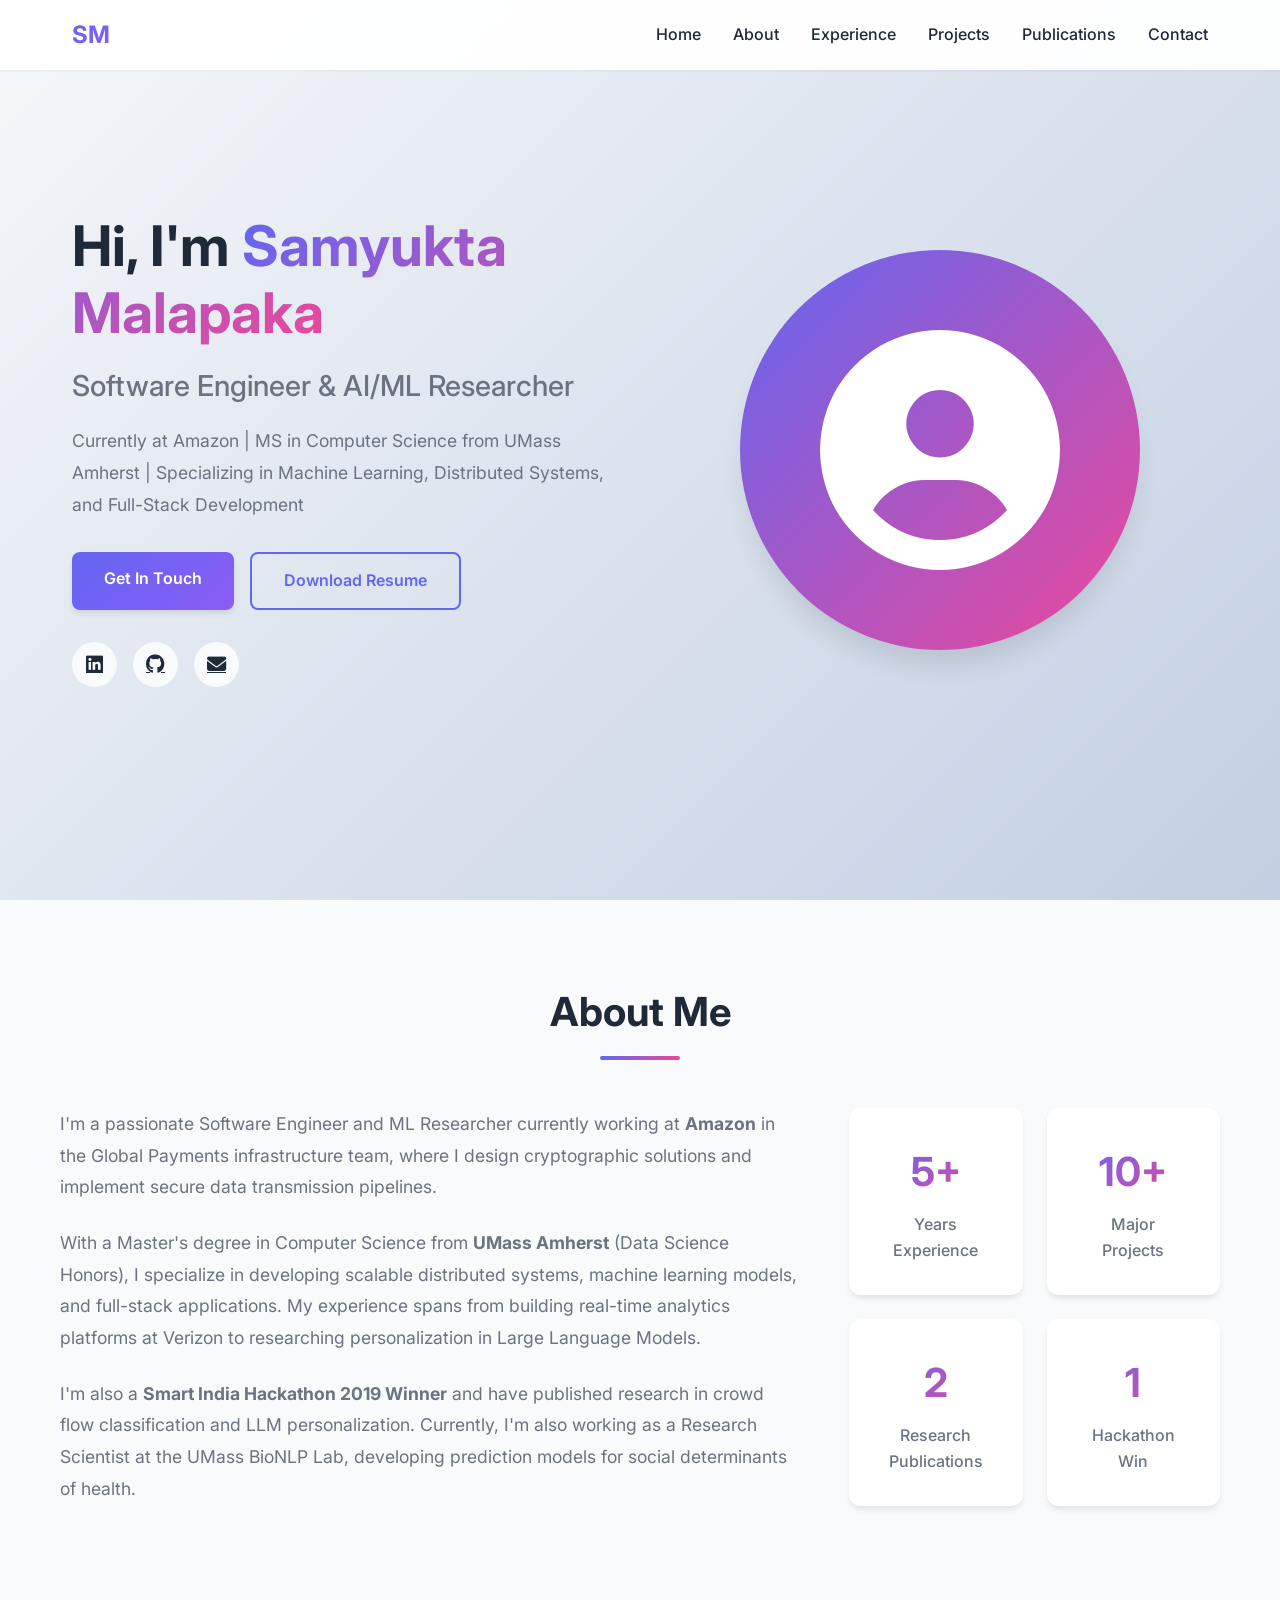
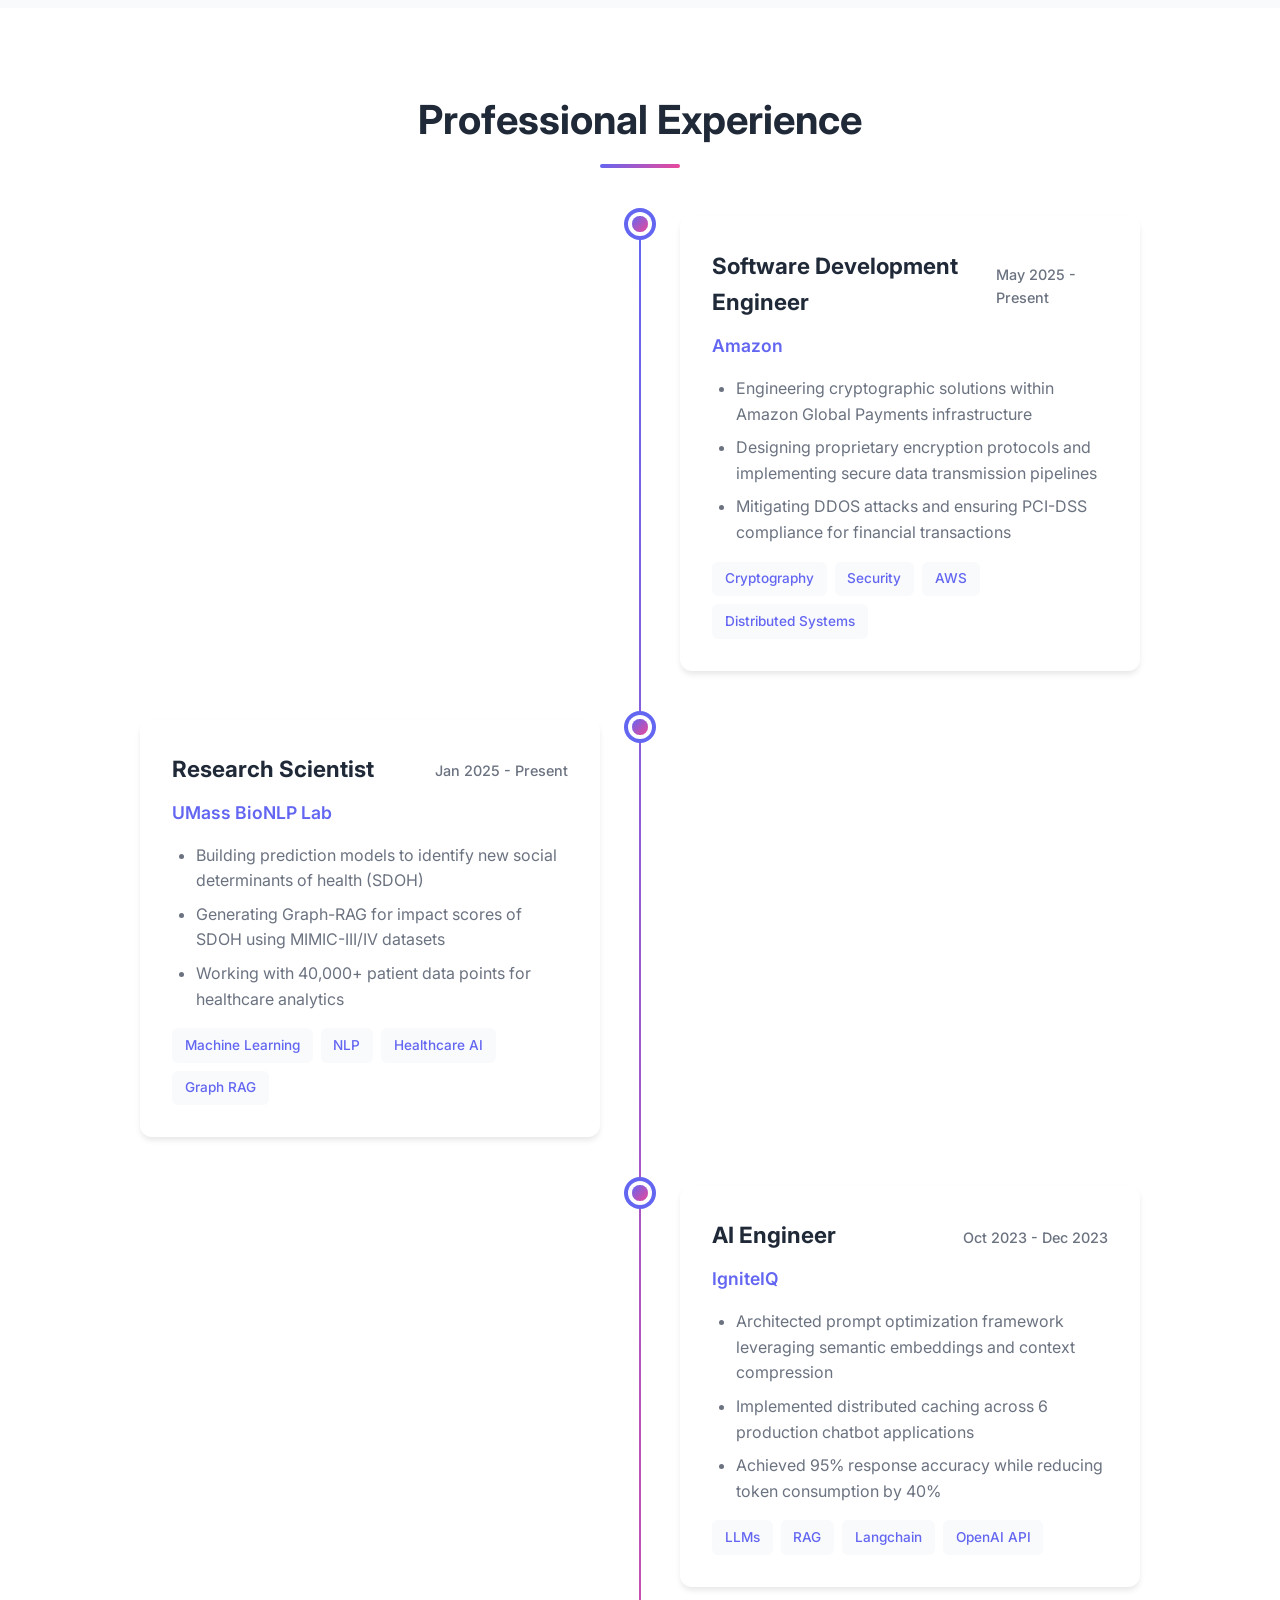
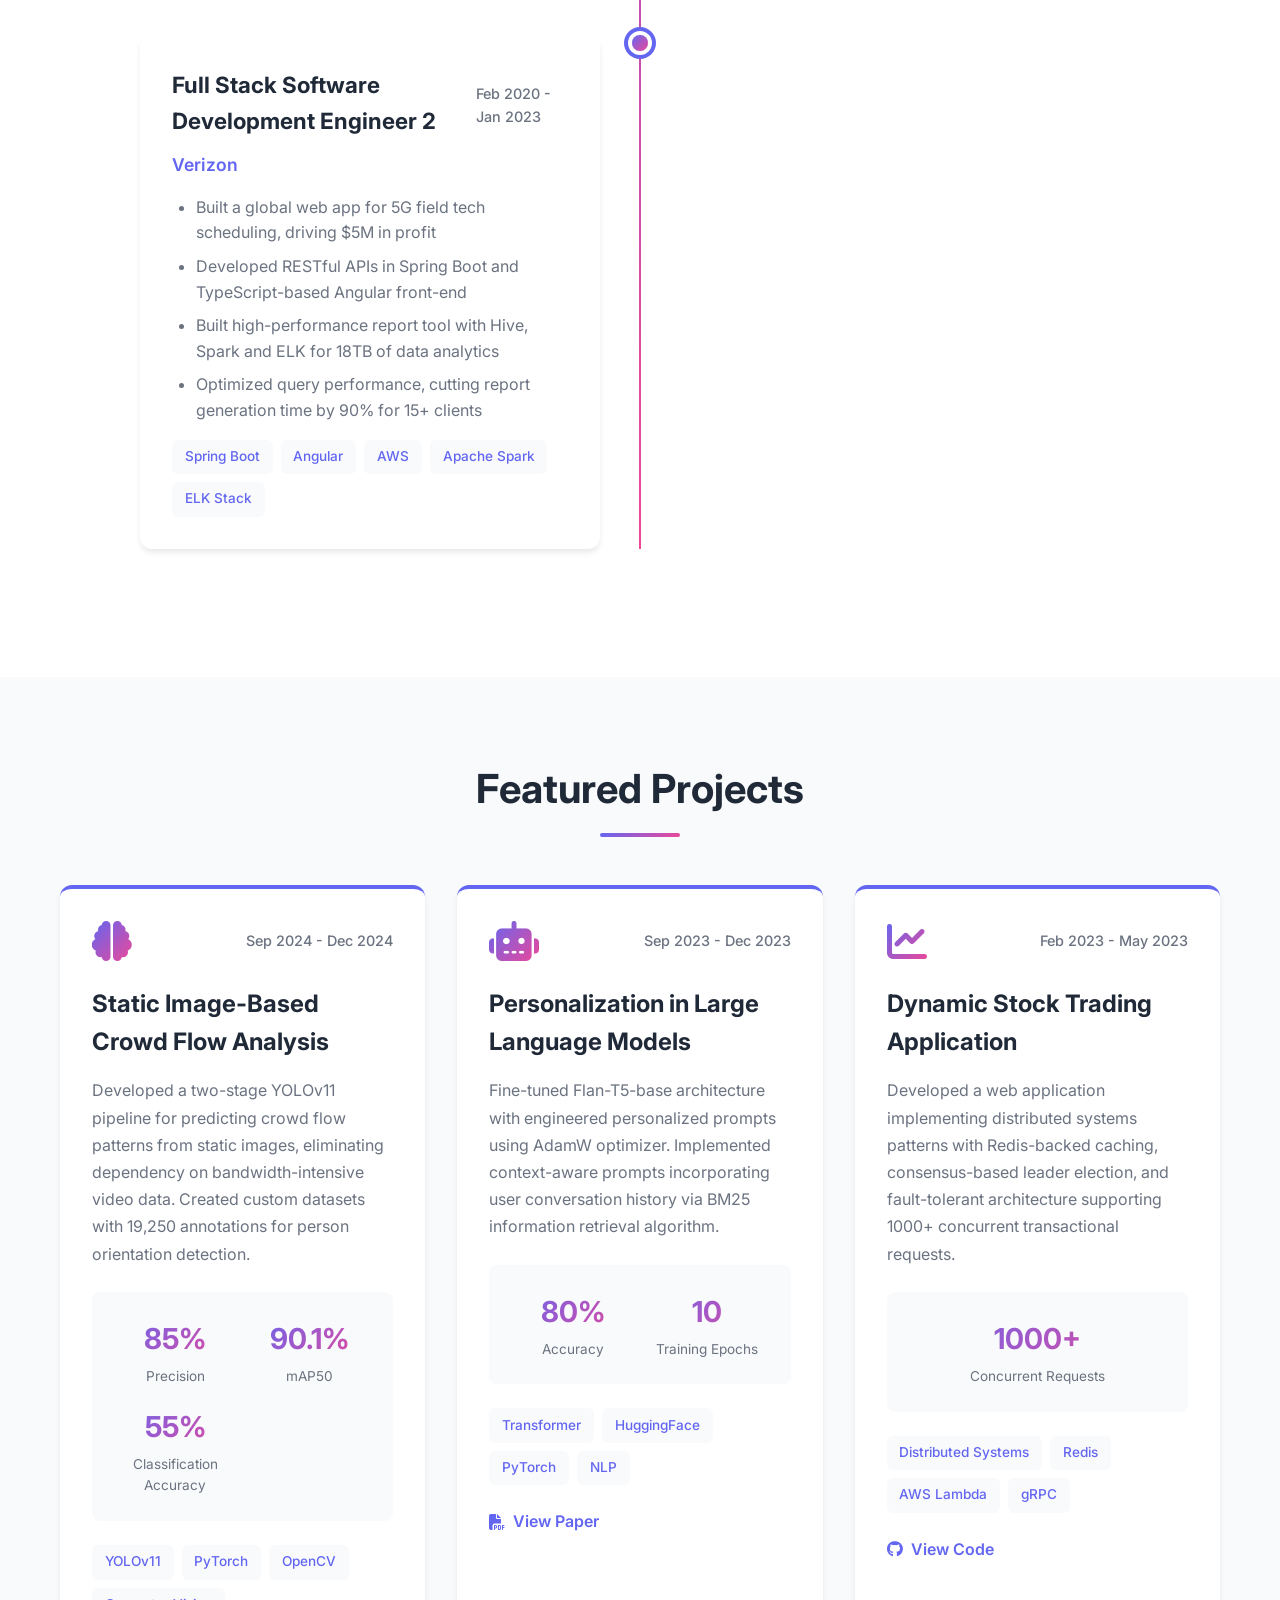
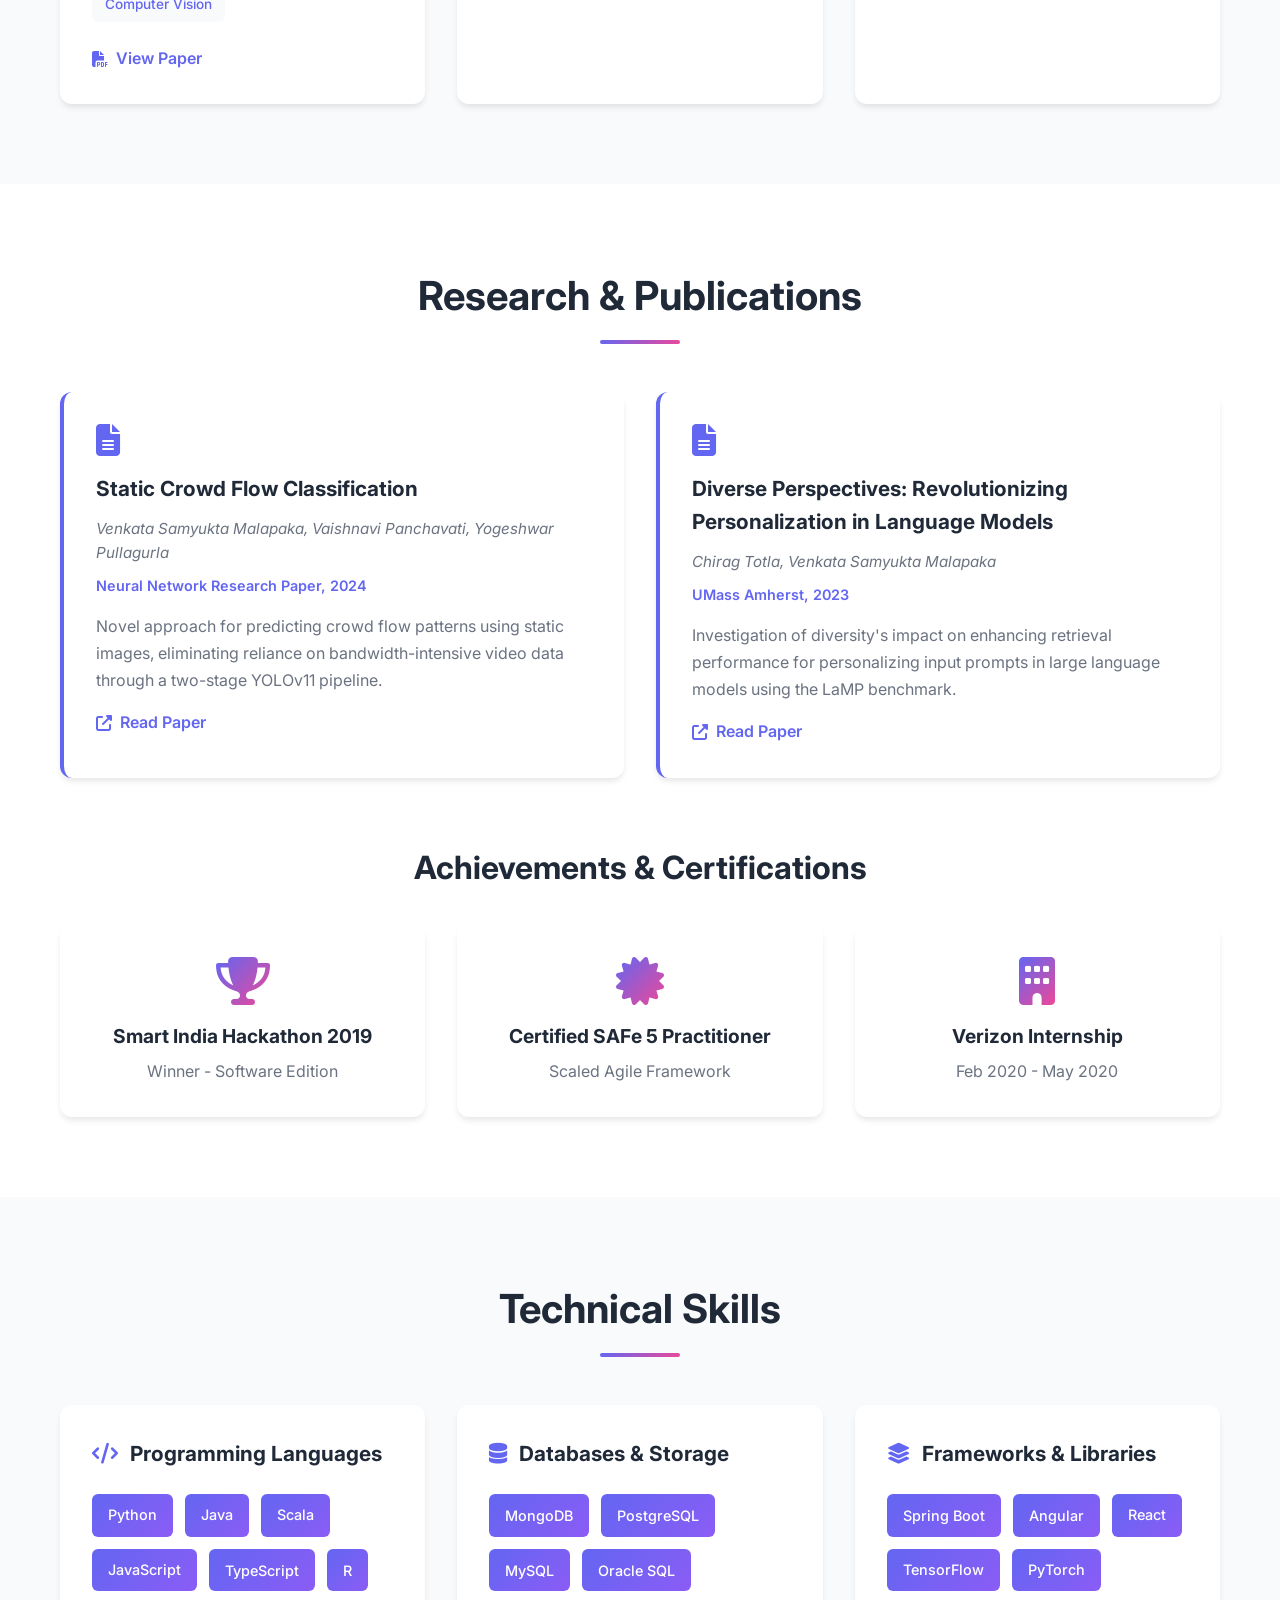
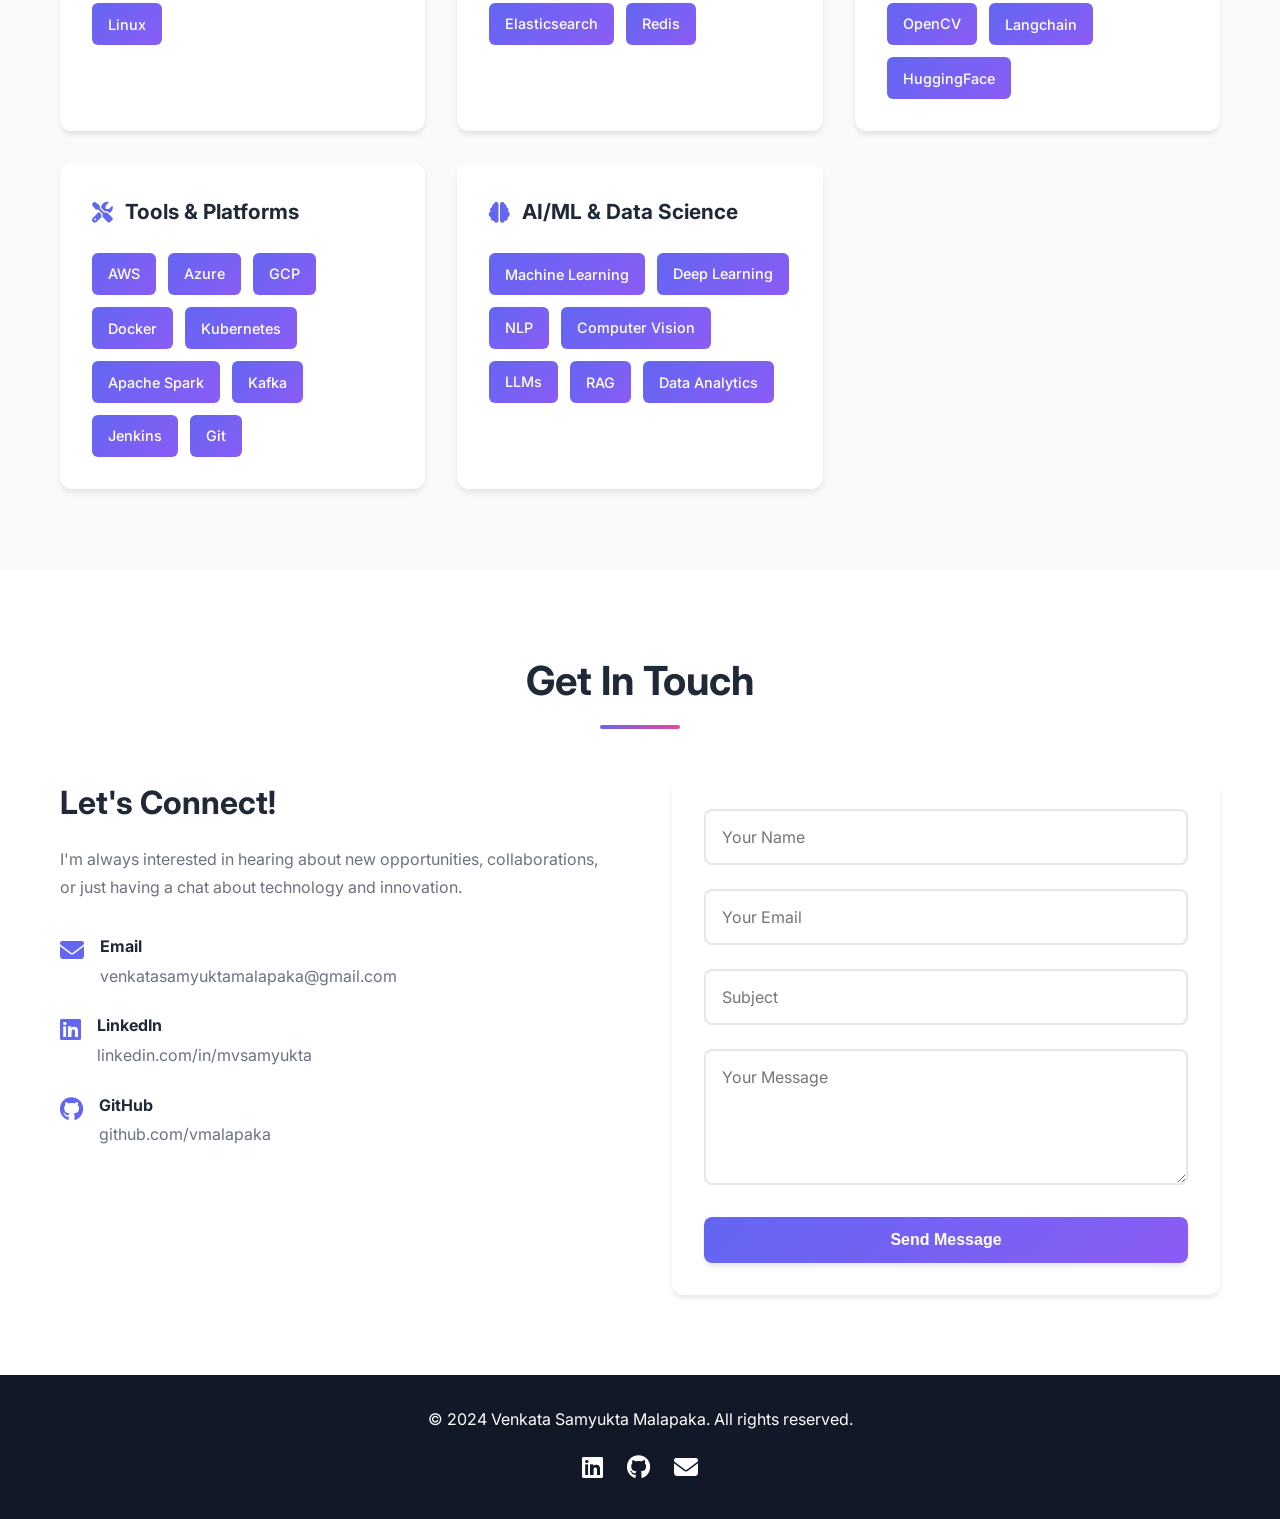
==== commit af97fcb2: "Portfolio design Initial backbone for portfolio" ====
--- a/index.html
+++ b/index.html
@@ -1,184 +1,545 @@
-<!DOCTYPE HTML>
-
-<html>
-	<head>
-		<title>Home</title>
-		<meta charset="utf-8" />
-		<meta name="viewport" content="width=device-width, initial-scale=1, user-scalable=no" />
-		<link rel="stylesheet" href="assets/css/main.css" />
-		<noscript><link rel="stylesheet" href="assets/css/noscript.css" /></noscript>
-	</head>
-	<body class="is-preload">
-
-		<!-- Wrapper -->
-			<div id="wrapper">
-
-				<!-- Header -->
-					<header id="header" class="alt">
-						<a href="index.html" class="logo"><strong>Home</strong></a>
-						<!-- <nav>
-							<a href="#menu">Menu</a>
-						</nav> -->
-					</header>
-
-				<!-- Menu -->
-					<!-- <nav id="menu">
-						<ul class="links">
-							<li><a href="index.html">Home</a></li>
-							<li><a href="landing.html">Landing</a></li>
-							<li><a href="generic.html">Generic</a></li>
-							<li><a href="elements.html">Elements</a></li>
-						</ul>
-						<ul class="actions stacked">
-							<li><a href="#" class="button primary fit">Get Started</a></li>
-							<li><a href="#" class="button fit">Log In</a></li>
-						</ul>
-					</nav> -->
-
-				<!-- Banner -->
-					<section id="banner" class="major">
-						<div class="inner">
-							<header class="major">
-								<h1>Venkata Samyukta Malapaka</h1>
-								
-							</header>
-							<div class="content">
-								<p></p>
-								<ul class="actions">
-									<li><a href="https://drive.google.com/file/d/1VEl-UqCdXLv8z1jXoy_QQR7COVL-AdC4/view" target="_blank" class="button next scrolly" >Resume</a></li>
-									<li><a href="#one" class="button next scrolly">Know More</a></li>
-									
-								</ul>
-							</div>
-						</div>
-					</section>
-
-				<!-- Main -->
-					<div id="main">
-
-						<!-- One -->
-							<section id="one" class="tiles">
-								<article>
-									<span class="image">
-										<img src="images/pic01.jpg" alt="" />
-									</span>
-									<header class="major">
-										<h3><a href="project.html" class="link">Projects</a></h3>
-										
-									</header>
-								</article>
-								<article>
-									<span class="image">
-										<img src="images/pic02.jpg" alt="" />
-									</span>
-									<header class="major">
-										<h3><a href="workEx.html" class="link">Work Experience</a></h3>
-									</header>
-								</article>
-								<article>
-									<span class="image">
-										<img src="images/pic03.jpg" alt="" />
-									</span>
-									<header class="major">
-										<h3><a href="Awards.html" class="link">Awards</a></h3>
-										
-									</header>
-								</article>
-								
-							</section>
-
-						<!-- Two -->
-							<!-- <section id="two">
-								<div class="inner">
-									<header class="major">
-										<h2>Massa libero</h2>
-									</header>
-									<p>Nullam et orci eu lorem consequat tincidunt vivamus et sagittis libero. Mauris aliquet magna magna sed nunc rhoncus pharetra. Pellentesque condimentum sem. In efficitur ligula tate urna. Maecenas laoreet massa vel lacinia pellentesque lorem ipsum dolor. Nullam et orci eu lorem consequat tincidunt. Vivamus et sagittis libero. Mauris aliquet magna magna sed nunc rhoncus amet pharetra et feugiat tempus.</p>
-									<ul class="actions">
-										<li><a href="landing.html" class="button next">Get Started</a></li>
-									</ul>
-								</div>
-							</section> -->
-
-					</div>
-
-				<!-- Contact -->
-					<section id="contact">
-						<div class="inner">
-							
-							<!-- <section>
-								<form method="post" action="#">
-									<div class="fields">
-										<div class="field half">
-											<label for="name">Name</label>
-											<input type="text" name="name" id="name" />
-										</div>
-										<div class="field half">
-											<label for="email">Email</label>
-											<input type="text" name="email" id="email" />
-										</div>
-										<div class="field">
-											<label for="message">Message</label>
-											<textarea name="message" id="message" rows="6"></textarea>
-										</div>
-									</div>
-									<ul class="actions">
-										<li><input type="submit" value="Send Message" class="primary" /></li>
-										<li><input type="reset" value="Clear" /></li>
-									</ul>
-								</form>
-							</section> -->
-							<section >
-								<section>
-									<div class="contact-method">
-										<span class="icon solid alt fa-envelope"></span>
-										<h3>Email</h3>
-										<a href="#">vmalapaka@umass.edu</a>
-									</div>
-								</section>
-								<section>
-									<div class="contact-method">
-										<span class="icon solid alt fa-phone"></span>
-										<h3>Phone</h3>
-										<span>+1413-270-3024</span>
-									</div>
-								</section>
-								<section>
-									<div class="contact-method">
-										<span class="icon solid alt fa-home"></span>
-										<h3>Address</h3>
-										<span>11 Southpoint Dr<br />
-										Amherst, MA 01002<br />
-										United States of America</span>
-									</div>
-								</section>
-							</section>
-						</div>
-					</section>
-
-				<!-- Footer -->
-					<footer id="footer">
-						<div class="inner">
-							<ul class="icons">
-								<li><a href="https://github.com/vmalapaka" target="_blank" class="icon brands alt fa-github"><span class="label">GitHub</span></a></li>
-								<li><a href="https://www.linkedin.com/in/venkata-samyukta-malapaka/" target="_blank" class="icon brands alt fa-linkedin-in"><span class="label">LinkedIn</span></a></li>
-							</ul>
-							<!-- <ul class="copyright">
-								<li>&copy; Untitled</li><li>Design: <a href="https://html5up.net">HTML5 UP</a></li>
-							</ul> -->
-						</div>
-					</footer>
-
-			</div>
-
-		<!-- Scripts -->
-			<script src="assets/js/jquery.min.js"></script>
-			<script src="assets/js/jquery.scrolly.min.js"></script>
-			<script src="assets/js/jquery.scrollex.min.js"></script>
-			<script src="assets/js/browser.min.js"></script>
-			<script src="assets/js/breakpoints.min.js"></script>
-			<script src="assets/js/util.js"></script>
-			<script src="assets/js/main.js"></script>
-
-	</body>
-</html>+<!DOCTYPE html>
+<html lang="en">
+<head>
+    <meta charset="UTF-8">
+    <meta name="viewport" content="width=device-width, initial-scale=1.0">
+    <meta name="description" content="Venkata Samyukta Malapaka - Software Engineer & ML Researcher">
+    <title>Samyukta Malapaka | Software Engineer & AI/ML Specialist</title>
+    <link rel="stylesheet" href="styles.css">
+    <link rel="preconnect" href="https://fonts.googleapis.com">
+    <link rel="preconnect" href="https://fonts.gstatic.com" crossorigin>
+    <link href="https://fonts.googleapis.com/css2?family=Inter:wght@300;400;500;600;700&display=swap" rel="stylesheet">
+    <link rel="stylesheet" href="https://cdnjs.cloudflare.com/ajax/libs/font-awesome/6.4.0/css/all.min.css">
+</head>
+<body>
+    <!-- Navigation -->
+    <nav class="navbar">
+        <div class="nav-container">
+            <a href="#home" class="nav-logo">SM</a>
+            <ul class="nav-menu">
+                <li><a href="#home" class="nav-link">Home</a></li>
+                <li><a href="#about" class="nav-link">About</a></li>
+                <li><a href="#experience" class="nav-link">Experience</a></li>
+                <li><a href="#projects" class="nav-link">Projects</a></li>
+                <li><a href="#publications" class="nav-link">Publications</a></li>
+                <li><a href="#contact" class="nav-link">Contact</a></li>
+            </ul>
+            <div class="hamburger">
+                <span></span>
+                <span></span>
+                <span></span>
+            </div>
+        </div>
+    </nav>
+
+    <!-- Hero Section -->
+    <section id="home" class="hero">
+        <div class="hero-container">
+            <div class="hero-content">
+                <h1 class="hero-title">
+                    Hi, I'm <span class="gradient-text">Samyukta Malapaka</span>
+                </h1>
+                <h2 class="hero-subtitle">Software Engineer & AI/ML Researcher</h2>
+                <p class="hero-description">
+                    Currently at Amazon | MS in Computer Science from UMass Amherst | 
+                    Specializing in Machine Learning, Distributed Systems, and Full-Stack Development
+                </p>
+                <div class="hero-buttons">
+                    <a href="#contact" class="btn btn-primary">Get In Touch</a>
+                    <a href="VenkataSamyukta_Malapaka_Resume.pdf" download class="btn btn-secondary">Download Resume</a>
+                </div>
+                <div class="social-links">
+                    <a href="https://linkedin.com/in/mvsamyukta" target="_blank" aria-label="LinkedIn">
+                        <i class="fab fa-linkedin"></i>
+                    </a>
+                    <a href="https://github.com/vmalapaka" target="_blank" aria-label="GitHub">
+                        <i class="fab fa-github"></i>
+                    </a>
+                    <a href="mailto:venkatasamyuktamalapaka@gmail.com" aria-label="Email">
+                        <i class="fas fa-envelope"></i>
+                    </a>
+                </div>
+            </div>
+            <div class="hero-image">
+                <div class="image-placeholder">
+                    <i class="fas fa-user-circle"></i>
+                </div>
+            </div>
+        </div>
+    </section>
+
+    <!-- About Section -->
+    <section id="about" class="about">
+        <div class="container">
+            <h2 class="section-title">About Me</h2>
+            <div class="about-content">
+                <div class="about-text">
+                    <p>
+                        I'm a passionate Software Engineer and ML Researcher currently working at <strong>Amazon</strong> 
+                        in the Global Payments infrastructure team, where I design cryptographic solutions and implement 
+                        secure data transmission pipelines.
+                    </p>
+                    <p>
+                        With a Master's degree in Computer Science from <strong>UMass Amherst</strong> (Data Science Honors), 
+                        I specialize in developing scalable distributed systems, machine learning models, and full-stack applications. 
+                        My experience spans from building real-time analytics platforms at Verizon to researching personalization 
+                        in Large Language Models.
+                    </p>
+                    <p>
+                        I'm also a <strong>Smart India Hackathon 2019 Winner</strong> and have published research in crowd flow 
+                        classification and LLM personalization. Currently, I'm also working as a Research Scientist at the 
+                        UMass BioNLP Lab, developing prediction models for social determinants of health.
+                    </p>
+                </div>
+                <div class="about-stats">
+                    <div class="stat-card">
+                        <h3>5+</h3>
+                        <p>Years Experience</p>
+                    </div>
+                    <div class="stat-card">
+                        <h3>10+</h3>
+                        <p>Major Projects</p>
+                    </div>
+                    <div class="stat-card">
+                        <h3>2</h3>
+                        <p>Research Publications</p>
+                    </div>
+                    <div class="stat-card">
+                        <h3>1</h3>
+                        <p>Hackathon Win</p>
+                    </div>
+                </div>
+            </div>
+        </div>
+    </section>
+
+    <!-- Experience Section -->
+    <section id="experience" class="experience">
+        <div class="container">
+            <h2 class="section-title">Professional Experience</h2>
+            <div class="timeline">
+                <!-- Amazon -->
+                <div class="timeline-item">
+                    <div class="timeline-dot"></div>
+                    <div class="timeline-content">
+                        <div class="timeline-header">
+                            <h3>Software Development Engineer</h3>
+                            <span class="timeline-date">May 2025 - Present</span>
+                        </div>
+                        <h4 class="company">Amazon</h4>
+                        <ul class="timeline-description">
+                            <li>Engineering cryptographic solutions within Amazon Global Payments infrastructure</li>
+                            <li>Designing proprietary encryption protocols and implementing secure data transmission pipelines</li>
+                            <li>Mitigating DDOS attacks and ensuring PCI-DSS compliance for financial transactions</li>
+                        </ul>
+                        <div class="tech-tags">
+                            <span>Cryptography</span>
+                            <span>Security</span>
+                            <span>AWS</span>
+                            <span>Distributed Systems</span>
+                        </div>
+                    </div>
+                </div>
+
+                <!-- UMass Research -->
+                <div class="timeline-item">
+                    <div class="timeline-dot"></div>
+                    <div class="timeline-content">
+                        <div class="timeline-header">
+                            <h3>Research Scientist</h3>
+                            <span class="timeline-date">Jan 2025 - Present</span>
+                        </div>
+                        <h4 class="company">UMass BioNLP Lab</h4>
+                        <ul class="timeline-description">
+                            <li>Building prediction models to identify new social determinants of health (SDOH)</li>
+                            <li>Generating Graph-RAG for impact scores of SDOH using MIMIC-III/IV datasets</li>
+                            <li>Working with 40,000+ patient data points for healthcare analytics</li>
+                        </ul>
+                        <div class="tech-tags">
+                            <span>Machine Learning</span>
+                            <span>NLP</span>
+                            <span>Healthcare AI</span>
+                            <span>Graph RAG</span>
+                        </div>
+                    </div>
+                </div>
+
+                <!-- IgniteIQ -->
+                <div class="timeline-item">
+                    <div class="timeline-dot"></div>
+                    <div class="timeline-content">
+                        <div class="timeline-header">
+                            <h3>AI Engineer</h3>
+                            <span class="timeline-date">Oct 2023 - Dec 2023</span>
+                        </div>
+                        <h4 class="company">IgniteIQ</h4>
+                        <ul class="timeline-description">
+                            <li>Architected prompt optimization framework leveraging semantic embeddings and context compression</li>
+                            <li>Implemented distributed caching across 6 production chatbot applications</li>
+                            <li>Achieved 95% response accuracy while reducing token consumption by 40%</li>
+                        </ul>
+                        <div class="tech-tags">
+                            <span>LLMs</span>
+                            <span>RAG</span>
+                            <span>Langchain</span>
+                            <span>OpenAI API</span>
+                        </div>
+                    </div>
+                </div>
+
+                <!-- Verizon -->
+                <div class="timeline-item">
+                    <div class="timeline-dot"></div>
+                    <div class="timeline-content">
+                        <div class="timeline-header">
+                            <h3>Full Stack Software Development Engineer 2</h3>
+                            <span class="timeline-date">Feb 2020 - Jan 2023</span>
+                        </div>
+                        <h4 class="company">Verizon</h4>
+                        <ul class="timeline-description">
+                            <li>Built a global web app for 5G field tech scheduling, driving $5M in profit</li>
+                            <li>Developed RESTful APIs in Spring Boot and TypeScript-based Angular front-end</li>
+                            <li>Built high-performance report tool with Hive, Spark and ELK for 18TB of data analytics</li>
+                            <li>Optimized query performance, cutting report generation time by 90% for 15+ clients</li>
+                        </ul>
+                        <div class="tech-tags">
+                            <span>Spring Boot</span>
+                            <span>Angular</span>
+                            <span>AWS</span>
+                            <span>Apache Spark</span>
+                            <span>ELK Stack</span>
+                        </div>
+                    </div>
+                </div>
+            </div>
+        </div>
+    </section>
+
+    <!-- Projects Section -->
+    <section id="projects" class="projects">
+        <div class="container">
+            <h2 class="section-title">Featured Projects</h2>
+            <div class="projects-grid">
+                <!-- Project 1: Crowd Flow -->
+                <div class="project-card">
+                    <div class="project-header">
+                        <i class="fas fa-brain project-icon"></i>
+                        <span class="project-date">Sep 2024 - Dec 2024</span>
+                    </div>
+                    <h3>Static Image-Based Crowd Flow Analysis</h3>
+                    <p>
+                        Developed a two-stage YOLOv11 pipeline for predicting crowd flow patterns from static images, 
+                        eliminating dependency on bandwidth-intensive video data. Created custom datasets with 19,250 
+                        annotations for person orientation detection.
+                    </p>
+                    <div class="project-metrics">
+                        <div class="metric">
+                            <span class="metric-value">85%</span>
+                            <span class="metric-label">Precision</span>
+                        </div>
+                        <div class="metric">
+                            <span class="metric-value">90.1%</span>
+                            <span class="metric-label">mAP50</span>
+                        </div>
+                        <div class="metric">
+                            <span class="metric-value">55%</span>
+                            <span class="metric-label">Classification Accuracy</span>
+                        </div>
+                    </div>
+                    <div class="tech-tags">
+                        <span>YOLOv11</span>
+                        <span>PyTorch</span>
+                        <span>OpenCV</span>
+                        <span>Computer Vision</span>
+                    </div>
+                    <div class="project-links">
+                        <a href="#" class="project-link">
+                            <i class="fas fa-file-pdf"></i> View Paper
+                        </a>
+                    </div>
+                </div>
+
+                <!-- Project 2: LLM Personalization -->
+                <div class="project-card">
+                    <div class="project-header">
+                        <i class="fas fa-robot project-icon"></i>
+                        <span class="project-date">Sep 2023 - Dec 2023</span>
+                    </div>
+                    <h3>Personalization in Large Language Models</h3>
+                    <p>
+                        Fine-tuned Flan-T5-base architecture with engineered personalized prompts using AdamW optimizer. 
+                        Implemented context-aware prompts incorporating user conversation history via BM25 information 
+                        retrieval algorithm.
+                    </p>
+                    <div class="project-metrics">
+                        <div class="metric">
+                            <span class="metric-value">80%</span>
+                            <span class="metric-label">Accuracy</span>
+                        </div>
+                        <div class="metric">
+                            <span class="metric-value">10</span>
+                            <span class="metric-label">Training Epochs</span>
+                        </div>
+                    </div>
+                    <div class="tech-tags">
+                        <span>Transformer</span>
+                        <span>HuggingFace</span>
+                        <span>PyTorch</span>
+                        <span>NLP</span>
+                    </div>
+                    <div class="project-links">
+                        <a href="#" class="project-link">
+                            <i class="fas fa-file-pdf"></i> View Paper
+                        </a>
+                    </div>
+                </div>
+
+                <!-- Project 3: Stock Trading -->
+                <div class="project-card">
+                    <div class="project-header">
+                        <i class="fas fa-chart-line project-icon"></i>
+                        <span class="project-date">Feb 2023 - May 2023</span>
+                    </div>
+                    <h3>Dynamic Stock Trading Application</h3>
+                    <p>
+                        Developed a web application implementing distributed systems patterns with Redis-backed caching, 
+                        consensus-based leader election, and fault-tolerant architecture supporting 1000+ concurrent 
+                        transactional requests.
+                    </p>
+                    <div class="project-metrics">
+                        <div class="metric">
+                            <span class="metric-value">1000+</span>
+                            <span class="metric-label">Concurrent Requests</span>
+                        </div>
+                    </div>
+                    <div class="tech-tags">
+                        <span>Distributed Systems</span>
+                        <span>Redis</span>
+                        <span>AWS Lambda</span>
+                        <span>gRPC</span>
+                    </div>
+                    <div class="project-links">
+                        <a href="#" class="project-link">
+                            <i class="fab fa-github"></i> View Code
+                        </a>
+                    </div>
+                </div>
+            </div>
+        </div>
+    </section>
+
+    <!-- Publications Section -->
+    <section id="publications" class="publications">
+        <div class="container">
+            <h2 class="section-title">Research & Publications</h2>
+            <div class="publications-grid">
+                <div class="publication-card">
+                    <i class="fas fa-file-alt publication-icon"></i>
+                    <h3>Static Crowd Flow Classification</h3>
+                    <p class="authors">Venkata Samyukta Malapaka, Vaishnavi Panchavati, Yogeshwar Pullagurla</p>
+                    <p class="venue">Neural Network Research Paper, 2024</p>
+                    <p class="abstract">
+                        Novel approach for predicting crowd flow patterns using static images, eliminating reliance on 
+                        bandwidth-intensive video data through a two-stage YOLOv11 pipeline.
+                    </p>
+                    <a href="#" class="btn-link">
+                        <i class="fas fa-external-link-alt"></i> Read Paper
+                    </a>
+                </div>
+
+                <div class="publication-card">
+                    <i class="fas fa-file-alt publication-icon"></i>
+                    <h3>Diverse Perspectives: Revolutionizing Personalization in Language Models</h3>
+                    <p class="authors">Chirag Totla, Venkata Samyukta Malapaka</p>
+                    <p class="venue">UMass Amherst, 2023</p>
+                    <p class="abstract">
+                        Investigation of diversity's impact on enhancing retrieval performance for personalizing input 
+                        prompts in large language models using the LaMP benchmark.
+                    </p>
+                    <a href="#" class="btn-link">
+                        <i class="fas fa-external-link-alt"></i> Read Paper
+                    </a>
+                </div>
+            </div>
+
+            <div class="achievements">
+                <h3>Achievements & Certifications</h3>
+                <div class="achievement-grid">
+                    <div class="achievement-item">
+                        <i class="fas fa-trophy"></i>
+                        <h4>Smart India Hackathon 2019</h4>
+                        <p>Winner - Software Edition</p>
+                    </div>
+                    <div class="achievement-item">
+                        <i class="fas fa-certificate"></i>
+                        <h4>Certified SAFe 5 Practitioner</h4>
+                        <p>Scaled Agile Framework</p>
+                    </div>
+                    <div class="achievement-item">
+                        <i class="fas fa-building"></i>
+                        <h4>Verizon Internship</h4>
+                        <p>Feb 2020 - May 2020</p>
+                    </div>
+                </div>
+            </div>
+        </div>
+    </section>
+
+    <!-- Skills Section -->
+    <section id="skills" class="skills">
+        <div class="container">
+            <h2 class="section-title">Technical Skills</h2>
+            <div class="skills-grid">
+                <div class="skill-category">
+                    <h3><i class="fas fa-code"></i> Programming Languages</h3>
+                    <div class="skill-tags">
+                        <span>Python</span>
+                        <span>Java</span>
+                        <span>Scala</span>
+                        <span>JavaScript</span>
+                        <span>TypeScript</span>
+                        <span>R</span>
+                        <span>Linux</span>
+                    </div>
+                </div>
+
+                <div class="skill-category">
+                    <h3><i class="fas fa-database"></i> Databases & Storage</h3>
+                    <div class="skill-tags">
+                        <span>MongoDB</span>
+                        <span>PostgreSQL</span>
+                        <span>MySQL</span>
+                        <span>Oracle SQL</span>
+                        <span>Elasticsearch</span>
+                        <span>Redis</span>
+                    </div>
+                </div>
+
+                <div class="skill-category">
+                    <h3><i class="fas fa-layer-group"></i> Frameworks & Libraries</h3>
+                    <div class="skill-tags">
+                        <span>Spring Boot</span>
+                        <span>Angular</span>
+                        <span>React</span>
+                        <span>TensorFlow</span>
+                        <span>PyTorch</span>
+                        <span>OpenCV</span>
+                        <span>Langchain</span>
+                        <span>HuggingFace</span>
+                    </div>
+                </div>
+
+                <div class="skill-category">
+                    <h3><i class="fas fa-tools"></i> Tools & Platforms</h3>
+                    <div class="skill-tags">
+                        <span>AWS</span>
+                        <span>Azure</span>
+                        <span>GCP</span>
+                        <span>Docker</span>
+                        <span>Kubernetes</span>
+                        <span>Apache Spark</span>
+                        <span>Kafka</span>
+                        <span>Jenkins</span>
+                        <span>Git</span>
+                    </div>
+                </div>
+
+                <div class="skill-category">
+                    <h3><i class="fas fa-brain"></i> AI/ML & Data Science</h3>
+                    <div class="skill-tags">
+                        <span>Machine Learning</span>
+                        <span>Deep Learning</span>
+                        <span>NLP</span>
+                        <span>Computer Vision</span>
+                        <span>LLMs</span>
+                        <span>RAG</span>
+                        <span>Data Analytics</span>
+                    </div>
+                </div>
+            </div>
+        </div>
+    </section>
+
+    <!-- Contact Section -->
+    <section id="contact" class="contact">
+        <div class="container">
+            <h2 class="section-title">Get In Touch</h2>
+            <div class="contact-content">
+                <div class="contact-info">
+                    <h3>Let's Connect!</h3>
+                    <p>
+                        I'm always interested in hearing about new opportunities, collaborations, 
+                        or just having a chat about technology and innovation.
+                    </p>
+                    <div class="contact-details">
+                        <div class="contact-item">
+                            <i class="fas fa-envelope"></i>
+                            <div>
+                                <h4>Email</h4>
+                                <a href="mailto:venkatasamyuktamalapaka@gmail.com">
+                                    venkatasamyuktamalapaka@gmail.com
+                                </a>
+                            </div>
+                        </div>
+                        <div class="contact-item">
+                            <i class="fab fa-linkedin"></i>
+                            <div>
+                                <h4>LinkedIn</h4>
+                                <a href="https://linkedin.com/in/mvsamyukta" target="_blank">
+                                    linkedin.com/in/mvsamyukta
+                                </a>
+                            </div>
+                        </div>
+                        <div class="contact-item">
+                            <i class="fab fa-github"></i>
+                            <div>
+                                <h4>GitHub</h4>
+                                <a href="https://github.com/vmalapaka" target="_blank">
+                                    github.com/vmalapaka
+                                </a>
+                            </div>
+                        </div>
+                    </div>
+                </div>
+                <div class="contact-form-container">
+                    <form class="contact-form" id="contactForm">
+                        <div class="form-group">
+                            <input type="text" id="name" name="name" placeholder="Your Name" required>
+                        </div>
+                        <div class="form-group">
+                            <input type="email" id="email" name="email" placeholder="Your Email" required>
+                        </div>
+                        <div class="form-group">
+                            <input type="text" id="subject" name="subject" placeholder="Subject" required>
+                        </div>
+                        <div class="form-group">
+                            <textarea id="message" name="message" rows="5" placeholder="Your Message" required></textarea>
+                        </div>
+                        <button type="submit" class="btn btn-primary">Send Message</button>
+                    </form>
+                </div>
+            </div>
+        </div>
+    </section>
+
+    <!-- Footer -->
+    <footer class="footer">
+        <div class="container">
+            <p>&copy; 2024 Venkata Samyukta Malapaka. All rights reserved.</p>
+            <div class="footer-links">
+                <a href="https://linkedin.com/in/mvsamyukta" target="_blank">
+                    <i class="fab fa-linkedin"></i>
+                </a>
+                <a href="https://github.com/vmalapaka" target="_blank">
+                    <i class="fab fa-github"></i>
+                </a>
+                <a href="mailto:venkatasamyuktamalapaka@gmail.com">
+                    <i class="fas fa-envelope"></i>
+                </a>
+            </div>
+        </div>
+    </footer>
+
+    <script src="script.js"></script>
+</body>
+</html>
--- a/styles.css
+++ b/styles.css
@@ -0,0 +1,938 @@
+/* Global Styles */
+:root {
+    --primary-color: #6366f1;
+    --secondary-color: #8b5cf6;
+    --accent-color: #ec4899;
+    --text-primary: #1f2937;
+    --text-secondary: #6b7280;
+    --bg-primary: #ffffff;
+    --bg-secondary: #f9fafb;
+    --bg-dark: #111827;
+    --border-color: #e5e7eb;
+    --success-color: #10b981;
+    --shadow-sm: 0 1px 2px 0 rgb(0 0 0 / 0.05);
+    --shadow-md: 0 4px 6px -1px rgb(0 0 0 / 0.1);
+    --shadow-lg: 0 10px 15px -3px rgb(0 0 0 / 0.1);
+    --shadow-xl: 0 20px 25px -5px rgb(0 0 0 / 0.1);
+}
+
+* {
+    margin: 0;
+    padding: 0;
+    box-sizing: border-box;
+}
+
+html {
+    scroll-behavior: smooth;
+}
+
+body {
+    font-family: 'Inter', -apple-system, BlinkMacSystemFont, 'Segoe UI', Roboto, sans-serif;
+    line-height: 1.6;
+    color: var(--text-primary);
+    background-color: var(--bg-primary);
+}
+
+.container {
+    max-width: 1200px;
+    margin: 0 auto;
+    padding: 0 20px;
+}
+
+/* Navigation */
+.navbar {
+    position: fixed;
+    top: 0;
+    width: 100%;
+    background-color: rgba(255, 255, 255, 0.95);
+    backdrop-filter: blur(10px);
+    box-shadow: var(--shadow-sm);
+    z-index: 1000;
+    transition: all 0.3s ease;
+}
+
+.nav-container {
+    max-width: 1200px;
+    margin: 0 auto;
+    padding: 1rem 2rem;
+    display: flex;
+    justify-content: space-between;
+    align-items: center;
+}
+
+.nav-logo {
+    font-size: 1.5rem;
+    font-weight: 700;
+    background: linear-gradient(135deg, var(--primary-color), var(--secondary-color));
+    -webkit-background-clip: text;
+    -webkit-text-fill-color: transparent;
+    background-clip: text;
+    text-decoration: none;
+}
+
+.nav-menu {
+    display: flex;
+    list-style: none;
+    gap: 2rem;
+}
+
+.nav-link {
+    color: var(--text-primary);
+    text-decoration: none;
+    font-weight: 500;
+    transition: color 0.3s ease;
+    position: relative;
+}
+
+.nav-link::after {
+    content: '';
+    position: absolute;
+    bottom: -5px;
+    left: 0;
+    width: 0;
+    height: 2px;
+    background: linear-gradient(135deg, var(--primary-color), var(--secondary-color));
+    transition: width 0.3s ease;
+}
+
+.nav-link:hover::after {
+    width: 100%;
+}
+
+.hamburger {
+    display: none;
+    flex-direction: column;
+    cursor: pointer;
+}
+
+.hamburger span {
+    width: 25px;
+    height: 3px;
+    background-color: var(--text-primary);
+    margin: 3px 0;
+    transition: 0.3s;
+}
+
+/* Hero Section */
+.hero {
+    min-height: 100vh;
+    display: flex;
+    align-items: center;
+    padding-top: 80px;
+    background: linear-gradient(135deg, #f5f7fa 0%, #c3cfe2 100%);
+}
+
+.hero-container {
+    display: grid;
+    grid-template-columns: 1fr 1fr;
+    gap: 4rem;
+    align-items: center;
+    max-width: 1200px;
+    margin: 0 auto;
+    padding: 2rem;
+}
+
+.hero-content {
+    animation: fadeInUp 1s ease;
+}
+
+@keyframes fadeInUp {
+    from {
+        opacity: 0;
+        transform: translateY(30px);
+    }
+    to {
+        opacity: 1;
+        transform: translateY(0);
+    }
+}
+
+.hero-title {
+    font-size: 3.5rem;
+    font-weight: 700;
+    margin-bottom: 1rem;
+    line-height: 1.2;
+}
+
+.gradient-text {
+    background: linear-gradient(135deg, var(--primary-color), var(--accent-color));
+    -webkit-background-clip: text;
+    -webkit-text-fill-color: transparent;
+    background-clip: text;
+}
+
+.hero-subtitle {
+    font-size: 1.8rem;
+    color: var(--text-secondary);
+    margin-bottom: 1rem;
+    font-weight: 500;
+}
+
+.hero-description {
+    font-size: 1.1rem;
+    color: var(--text-secondary);
+    margin-bottom: 2rem;
+    line-height: 1.8;
+}
+
+.hero-buttons {
+    display: flex;
+    gap: 1rem;
+    margin-bottom: 2rem;
+}
+
+.btn {
+    padding: 0.875rem 2rem;
+    border-radius: 8px;
+    font-weight: 600;
+    text-decoration: none;
+    transition: all 0.3s ease;
+    display: inline-block;
+    border: none;
+    cursor: pointer;
+    font-size: 1rem;
+}
+
+.btn-primary {
+    background: linear-gradient(135deg, var(--primary-color), var(--secondary-color));
+    color: white;
+    box-shadow: var(--shadow-md);
+}
+
+.btn-primary:hover {
+    transform: translateY(-2px);
+    box-shadow: var(--shadow-lg);
+}
+
+.btn-secondary {
+    background-color: transparent;
+    color: var(--primary-color);
+    border: 2px solid var(--primary-color);
+}
+
+.btn-secondary:hover {
+    background-color: var(--primary-color);
+    color: white;
+}
+
+.social-links {
+    display: flex;
+    gap: 1rem;
+}
+
+.social-links a {
+    width: 45px;
+    height: 45px;
+    border-radius: 50%;
+    display: flex;
+    align-items: center;
+    justify-content: center;
+    background-color: var(--bg-secondary);
+    color: var(--text-primary);
+    font-size: 1.2rem;
+    transition: all 0.3s ease;
+}
+
+.social-links a:hover {
+    background: linear-gradient(135deg, var(--primary-color), var(--secondary-color));
+    color: white;
+    transform: translateY(-3px);
+}
+
+.hero-image {
+    display: flex;
+    justify-content: center;
+    align-items: center;
+}
+
+.image-placeholder {
+    width: 400px;
+    height: 400px;
+    border-radius: 50%;
+    background: linear-gradient(135deg, var(--primary-color), var(--accent-color));
+    display: flex;
+    align-items: center;
+    justify-content: center;
+    font-size: 15rem;
+    color: white;
+    box-shadow: var(--shadow-xl);
+}
+
+/* Section Styles */
+section {
+    padding: 5rem 0;
+}
+
+.section-title {
+    font-size: 2.5rem;
+    font-weight: 700;
+    text-align: center;
+    margin-bottom: 3rem;
+    position: relative;
+    padding-bottom: 1rem;
+}
+
+.section-title::after {
+    content: '';
+    position: absolute;
+    bottom: 0;
+    left: 50%;
+    transform: translateX(-50%);
+    width: 80px;
+    height: 4px;
+    background: linear-gradient(135deg, var(--primary-color), var(--accent-color));
+    border-radius: 2px;
+}
+
+/* About Section */
+.about {
+    background-color: var(--bg-secondary);
+}
+
+.about-content {
+    display: grid;
+    grid-template-columns: 2fr 1fr;
+    gap: 3rem;
+    align-items: start;
+}
+
+.about-text p {
+    margin-bottom: 1.5rem;
+    font-size: 1.1rem;
+    line-height: 1.8;
+    color: var(--text-secondary);
+}
+
+.about-stats {
+    display: grid;
+    grid-template-columns: repeat(2, 1fr);
+    gap: 1.5rem;
+}
+
+.stat-card {
+    background: white;
+    padding: 2rem;
+    border-radius: 12px;
+    text-align: center;
+    box-shadow: var(--shadow-md);
+    transition: transform 0.3s ease;
+}
+
+.stat-card:hover {
+    transform: translateY(-5px);
+}
+
+.stat-card h3 {
+    font-size: 2.5rem;
+    background: linear-gradient(135deg, var(--primary-color), var(--accent-color));
+    -webkit-background-clip: text;
+    -webkit-text-fill-color: transparent;
+    background-clip: text;
+    margin-bottom: 0.5rem;
+}
+
+.stat-card p {
+    color: var(--text-secondary);
+    font-weight: 500;
+}
+
+/* Timeline */
+.timeline {
+    position: relative;
+    max-width: 1000px;
+    margin: 0 auto;
+}
+
+.timeline::before {
+    content: '';
+    position: absolute;
+    left: 50%;
+    transform: translateX(-50%);
+    width: 2px;
+    height: 100%;
+    background: linear-gradient(180deg, var(--primary-color), var(--accent-color));
+}
+
+.timeline-item {
+    position: relative;
+    margin-bottom: 3rem;
+}
+
+.timeline-dot {
+    position: absolute;
+    left: 50%;
+    transform: translateX(-50%);
+    width: 16px;
+    height: 16px;
+    border-radius: 50%;
+    background: linear-gradient(135deg, var(--primary-color), var(--accent-color));
+    box-shadow: 0 0 0 4px white, 0 0 0 8px var(--primary-color);
+    z-index: 1;
+}
+
+.timeline-content {
+    width: calc(50% - 40px);
+    background: white;
+    padding: 2rem;
+    border-radius: 12px;
+    box-shadow: var(--shadow-md);
+    transition: all 0.3s ease;
+}
+
+.timeline-item:nth-child(odd) .timeline-content {
+    margin-left: auto;
+}
+
+.timeline-content:hover {
+    box-shadow: var(--shadow-xl);
+    transform: translateY(-5px);
+}
+
+.timeline-header {
+    display: flex;
+    justify-content: space-between;
+    align-items: center;
+    margin-bottom: 0.5rem;
+}
+
+.timeline-content h3 {
+    font-size: 1.4rem;
+    color: var(--text-primary);
+    margin-bottom: 0.25rem;
+}
+
+.timeline-date {
+    font-size: 0.9rem;
+    color: var(--text-secondary);
+    font-weight: 500;
+}
+
+.company {
+    color: var(--primary-color);
+    font-size: 1.1rem;
+    font-weight: 600;
+    margin-bottom: 1rem;
+}
+
+.timeline-description {
+    margin: 1rem 0;
+    padding-left: 1.5rem;
+}
+
+.timeline-description li {
+    color: var(--text-secondary);
+    margin-bottom: 0.5rem;
+    line-height: 1.6;
+}
+
+.tech-tags {
+    display: flex;
+    flex-wrap: wrap;
+    gap: 0.5rem;
+    margin-top: 1rem;
+}
+
+.tech-tags span {
+    padding: 0.4rem 0.8rem;
+    background-color: var(--bg-secondary);
+    color: var(--primary-color);
+    border-radius: 6px;
+    font-size: 0.85rem;
+    font-weight: 500;
+}
+
+/* Projects Section */
+.projects {
+    background-color: var(--bg-secondary);
+}
+
+.projects-grid {
+    display: grid;
+    grid-template-columns: repeat(auto-fit, minmax(350px, 1fr));
+    gap: 2rem;
+}
+
+.project-card {
+    background: white;
+    padding: 2rem;
+    border-radius: 12px;
+    box-shadow: var(--shadow-md);
+    transition: all 0.3s ease;
+    border-top: 4px solid var(--primary-color);
+}
+
+.project-card:hover {
+    transform: translateY(-10px);
+    box-shadow: var(--shadow-xl);
+}
+
+.project-header {
+    display: flex;
+    justify-content: space-between;
+    align-items: center;
+    margin-bottom: 1.5rem;
+}
+
+.project-icon {
+    font-size: 2.5rem;
+    background: linear-gradient(135deg, var(--primary-color), var(--accent-color));
+    -webkit-background-clip: text;
+    -webkit-text-fill-color: transparent;
+    background-clip: text;
+}
+
+.project-date {
+    font-size: 0.9rem;
+    color: var(--text-secondary);
+    font-weight: 500;
+}
+
+.project-card h3 {
+    font-size: 1.5rem;
+    margin-bottom: 1rem;
+    color: var(--text-primary);
+}
+
+.project-card p {
+    color: var(--text-secondary);
+    line-height: 1.7;
+    margin-bottom: 1.5rem;
+}
+
+.project-metrics {
+    display: grid;
+    grid-template-columns: repeat(auto-fit, minmax(100px, 1fr));
+    gap: 1rem;
+    margin: 1.5rem 0;
+    padding: 1.5rem;
+    background-color: var(--bg-secondary);
+    border-radius: 8px;
+}
+
+.metric {
+    text-align: center;
+}
+
+.metric-value {
+    display: block;
+    font-size: 1.8rem;
+    font-weight: 700;
+    background: linear-gradient(135deg, var(--primary-color), var(--accent-color));
+    -webkit-background-clip: text;
+    -webkit-text-fill-color: transparent;
+    background-clip: text;
+}
+
+.metric-label {
+    display: block;
+    font-size: 0.85rem;
+    color: var(--text-secondary);
+    margin-top: 0.25rem;
+}
+
+.project-links {
+    margin-top: 1.5rem;
+    display: flex;
+    gap: 1rem;
+}
+
+.project-link {
+    display: inline-flex;
+    align-items: center;
+    gap: 0.5rem;
+    color: var(--primary-color);
+    text-decoration: none;
+    font-weight: 600;
+    transition: all 0.3s ease;
+}
+
+.project-link:hover {
+    gap: 0.75rem;
+}
+
+/* Publications Section */
+.publications-grid {
+    display: grid;
+    grid-template-columns: repeat(auto-fit, minmax(400px, 1fr));
+    gap: 2rem;
+    margin-bottom: 3rem;
+}
+
+.publication-card {
+    background: white;
+    padding: 2rem;
+    border-radius: 12px;
+    box-shadow: var(--shadow-md);
+    transition: all 0.3s ease;
+    border-left: 4px solid var(--primary-color);
+}
+
+.publication-card:hover {
+    box-shadow: var(--shadow-xl);
+    transform: translateX(5px);
+}
+
+.publication-icon {
+    font-size: 2rem;
+    color: var(--primary-color);
+    margin-bottom: 1rem;
+}
+
+.publication-card h3 {
+    font-size: 1.3rem;
+    margin-bottom: 0.75rem;
+    color: var(--text-primary);
+}
+
+.authors {
+    font-size: 0.95rem;
+    color: var(--text-secondary);
+    font-style: italic;
+    margin-bottom: 0.5rem;
+}
+
+.venue {
+    font-size: 0.9rem;
+    color: var(--primary-color);
+    font-weight: 600;
+    margin-bottom: 1rem;
+}
+
+.abstract {
+    color: var(--text-secondary);
+    line-height: 1.7;
+    margin-bottom: 1rem;
+}
+
+.btn-link {
+    display: inline-flex;
+    align-items: center;
+    gap: 0.5rem;
+    color: var(--primary-color);
+    text-decoration: none;
+    font-weight: 600;
+    transition: all 0.3s ease;
+}
+
+.btn-link:hover {
+    gap: 0.75rem;
+}
+
+.achievements {
+    margin-top: 4rem;
+}
+
+.achievements h3 {
+    font-size: 2rem;
+    text-align: center;
+    margin-bottom: 2rem;
+}
+
+.achievement-grid {
+    display: grid;
+    grid-template-columns: repeat(auto-fit, minmax(250px, 1fr));
+    gap: 2rem;
+}
+
+.achievement-item {
+    background: white;
+    padding: 2rem;
+    border-radius: 12px;
+    text-align: center;
+    box-shadow: var(--shadow-md);
+    transition: all 0.3s ease;
+}
+
+.achievement-item:hover {
+    transform: translateY(-5px);
+    box-shadow: var(--shadow-lg);
+}
+
+.achievement-item i {
+    font-size: 3rem;
+    background: linear-gradient(135deg, var(--primary-color), var(--accent-color));
+    -webkit-background-clip: text;
+    -webkit-text-fill-color: transparent;
+    background-clip: text;
+    margin-bottom: 1rem;
+}
+
+.achievement-item h4 {
+    font-size: 1.2rem;
+    margin-bottom: 0.5rem;
+    color: var(--text-primary);
+}
+
+.achievement-item p {
+    color: var(--text-secondary);
+}
+
+/* Skills Section */
+.skills {
+    background-color: var(--bg-secondary);
+}
+
+.skills-grid {
+    display: grid;
+    grid-template-columns: repeat(auto-fit, minmax(300px, 1fr));
+    gap: 2rem;
+}
+
+.skill-category {
+    background: white;
+    padding: 2rem;
+    border-radius: 12px;
+    box-shadow: var(--shadow-md);
+    transition: all 0.3s ease;
+}
+
+.skill-category:hover {
+    box-shadow: var(--shadow-lg);
+    transform: translateY(-5px);
+}
+
+.skill-category h3 {
+    font-size: 1.3rem;
+    margin-bottom: 1.5rem;
+    color: var(--text-primary);
+    display: flex;
+    align-items: center;
+    gap: 0.75rem;
+}
+
+.skill-category i {
+    color: var(--primary-color);
+}
+
+.skill-tags {
+    display: flex;
+    flex-wrap: wrap;
+    gap: 0.75rem;
+}
+
+.skill-tags span {
+    padding: 0.6rem 1rem;
+    background: linear-gradient(135deg, var(--primary-color), var(--secondary-color));
+    color: white;
+    border-radius: 6px;
+    font-size: 0.9rem;
+    font-weight: 500;
+    transition: all 0.3s ease;
+}
+
+.skill-tags span:hover {
+    transform: translateY(-2px);
+    box-shadow: var(--shadow-md);
+}
+
+/* Contact Section */
+.contact-content {
+    display: grid;
+    grid-template-columns: 1fr 1fr;
+    gap: 4rem;
+    align-items: start;
+}
+
+.contact-info h3 {
+    font-size: 2rem;
+    margin-bottom: 1rem;
+    color: var(--text-primary);
+}
+
+.contact-info > p {
+    color: var(--text-secondary);
+    line-height: 1.8;
+    margin-bottom: 2rem;
+}
+
+.contact-details {
+    display: flex;
+    flex-direction: column;
+    gap: 1.5rem;
+}
+
+.contact-item {
+    display: flex;
+    align-items: start;
+    gap: 1rem;
+}
+
+.contact-item i {
+    font-size: 1.5rem;
+    color: var(--primary-color);
+    margin-top: 0.25rem;
+}
+
+.contact-item h4 {
+    font-size: 1rem;
+    margin-bottom: 0.25rem;
+    color: var(--text-primary);
+}
+
+.contact-item a {
+    color: var(--text-secondary);
+    text-decoration: none;
+    transition: color 0.3s ease;
+}
+
+.contact-item a:hover {
+    color: var(--primary-color);
+}
+
+.contact-form {
+    background: white;
+    padding: 2rem;
+    border-radius: 12px;
+    box-shadow: var(--shadow-md);
+}
+
+.form-group {
+    margin-bottom: 1.5rem;
+}
+
+.form-group input,
+.form-group textarea {
+    width: 100%;
+    padding: 1rem;
+    border: 2px solid var(--border-color);
+    border-radius: 8px;
+    font-family: inherit;
+    font-size: 1rem;
+    transition: all 0.3s ease;
+}
+
+.form-group input:focus,
+.form-group textarea:focus {
+    outline: none;
+    border-color: var(--primary-color);
+    box-shadow: 0 0 0 3px rgba(99, 102, 241, 0.1);
+}
+
+.contact-form button {
+    width: 100%;
+}
+
+/* Footer */
+.footer {
+    background-color: var(--bg-dark);
+    color: white;
+    padding: 2rem 0;
+    text-align: center;
+}
+
+.footer-links {
+    display: flex;
+    justify-content: center;
+    gap: 1.5rem;
+    margin-top: 1rem;
+}
+
+.footer-links a {
+    color: white;
+    font-size: 1.5rem;
+    transition: all 0.3s ease;
+}
+
+.footer-links a:hover {
+    color: var(--primary-color);
+    transform: translateY(-3px);
+}
+
+/* Responsive Design */
+@media (max-width: 968px) {
+    .hero-container {
+        grid-template-columns: 1fr;
+        text-align: center;
+    }
+
+    .hero-title {
+        font-size: 2.5rem;
+    }
+
+    .hero-subtitle {
+        font-size: 1.5rem;
+    }
+
+    .hero-buttons {
+        justify-content: center;
+    }
+
+    .hero-image {
+        display: none;
+    }
+
+    .about-content {
+        grid-template-columns: 1fr;
+    }
+
+    .timeline::before {
+        left: 0;
+    }
+
+    .timeline-dot {
+        left: 0;
+    }
+
+    .timeline-content {
+        width: calc(100% - 40px);
+        margin-left: 40px !important;
+    }
+
+    .contact-content {
+        grid-template-columns: 1fr;
+    }
+
+    .nav-menu {
+        position: fixed;
+        left: -100%;
+        top: 70px;
+        flex-direction: column;
+        background-color: white;
+        width: 100%;
+        text-align: center;
+        transition: 0.3s;
+        box-shadow: var(--shadow-md);
+        padding: 2rem 0;
+    }
+
+    .nav-menu.active {
+        left: 0;
+    }
+
+    .hamburger {
+        display: flex;
+    }
+}
+
+@media (max-width: 640px) {
+    .hero-title {
+        font-size: 2rem;
+    }
+
+    .section-title {
+        font-size: 2rem;
+    }
+
+    .projects-grid,
+    .publications-grid {
+        grid-template-columns: 1fr;
+    }
+
+    .about-stats {
+        grid-template-columns: 1fr;
+    }
+}
+
+/* Animations */
+@keyframes fadeIn {
+    from {
+        opacity: 0;
+    }
+    to {
+        opacity: 1;
+    }
+}
+
+.fade-in {
+    animation: fadeIn 0.6s ease-in;
+}
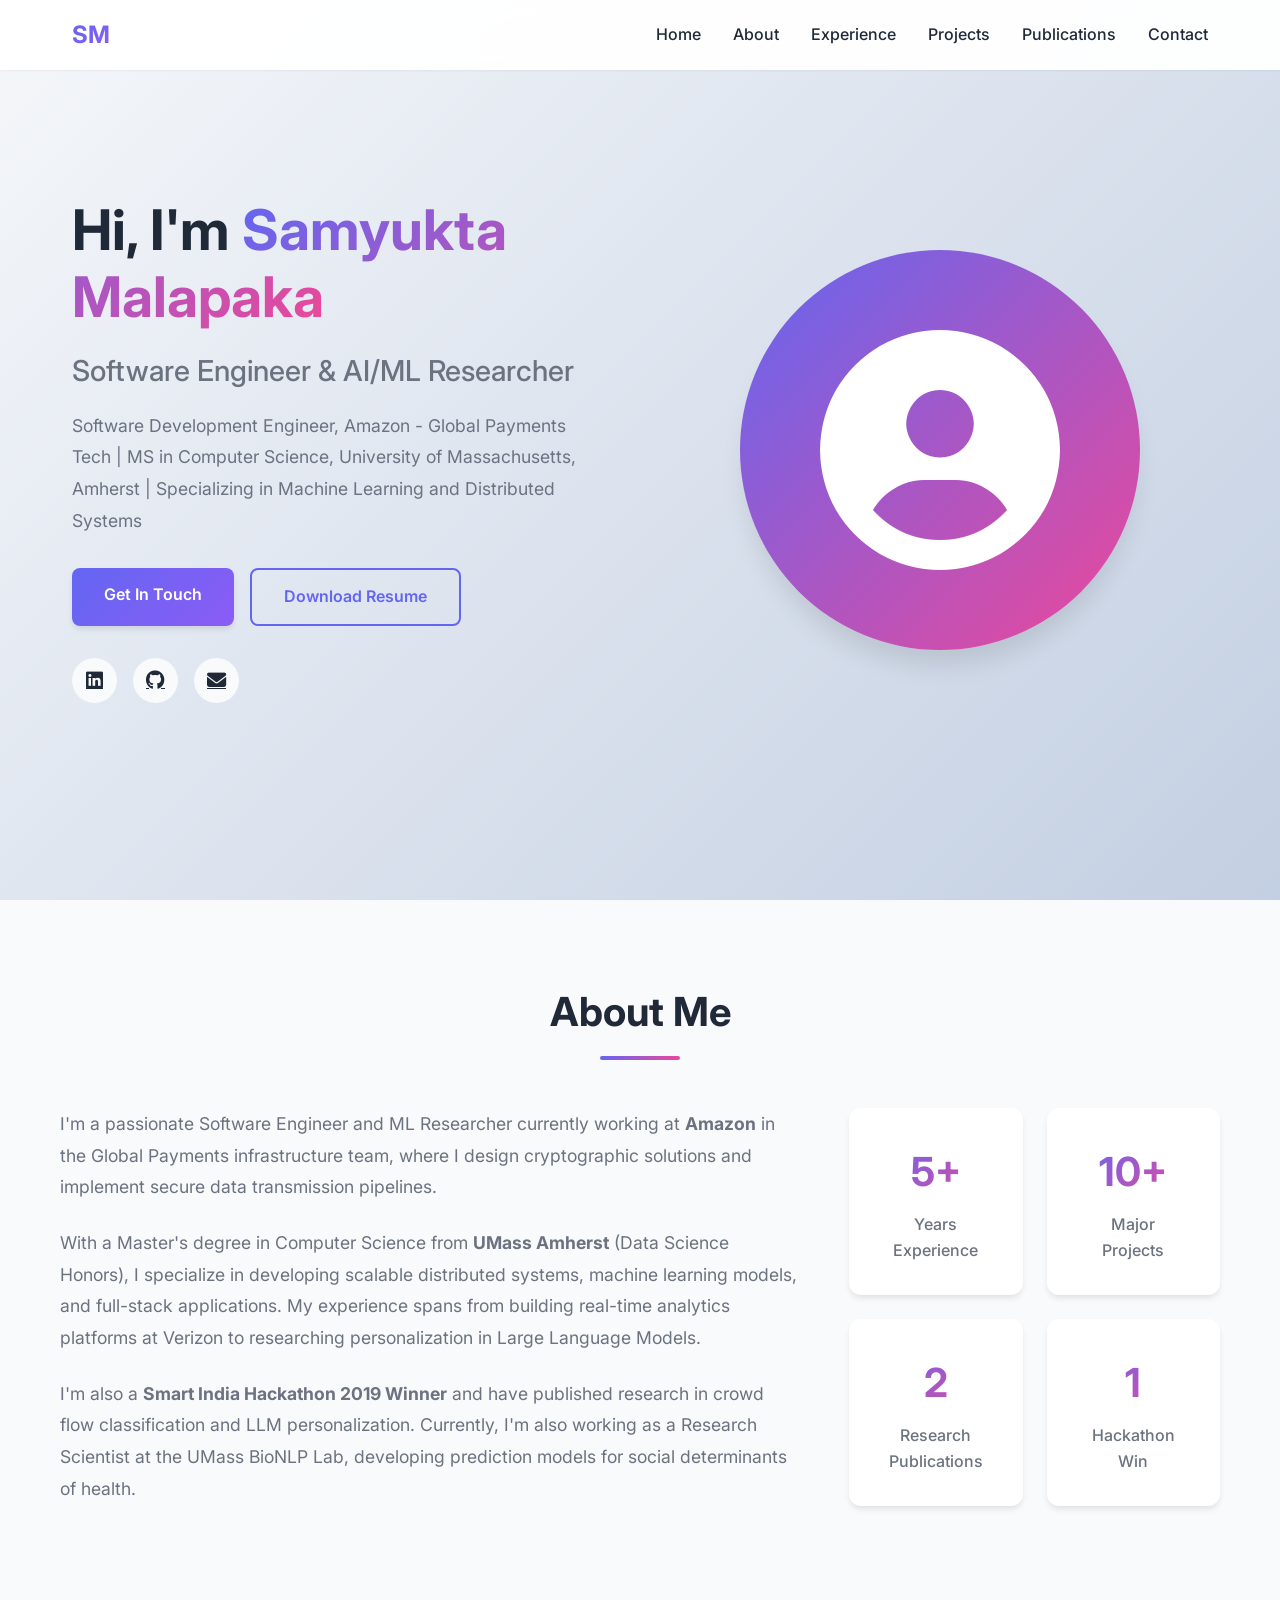
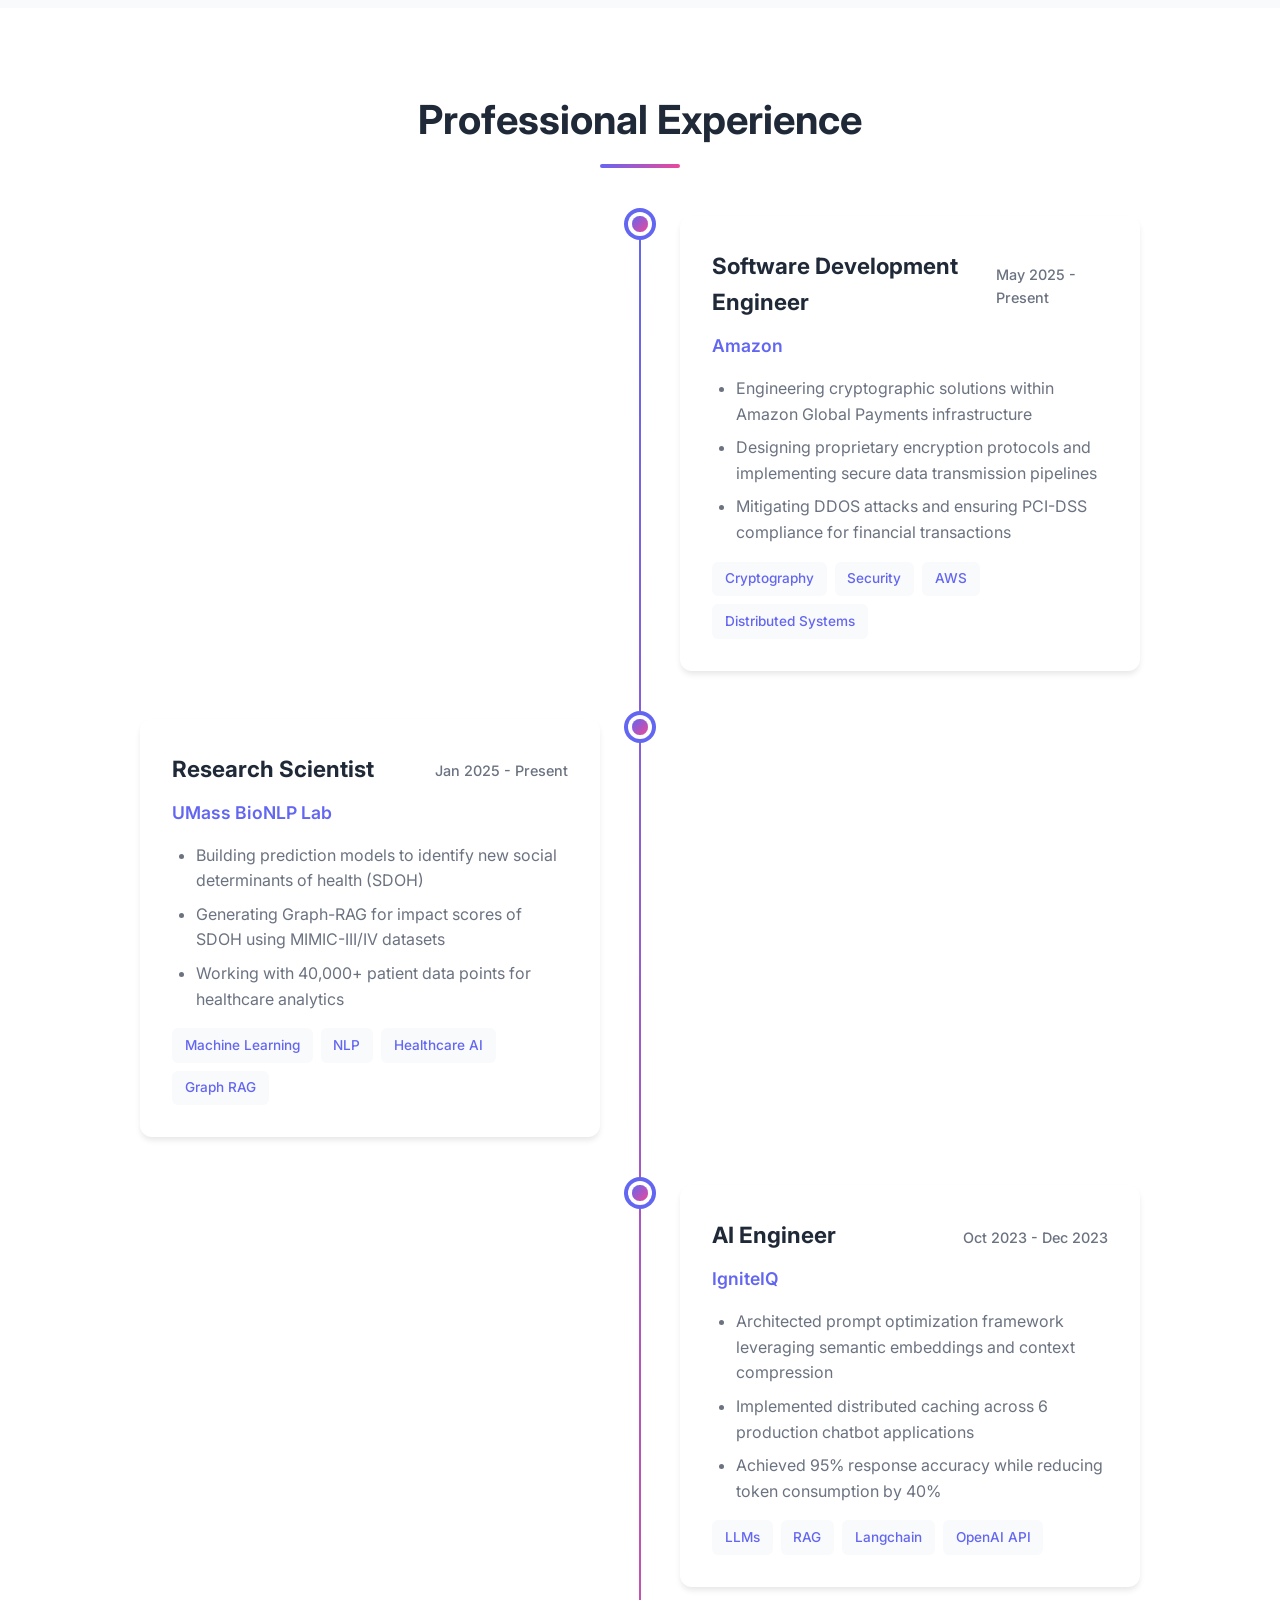
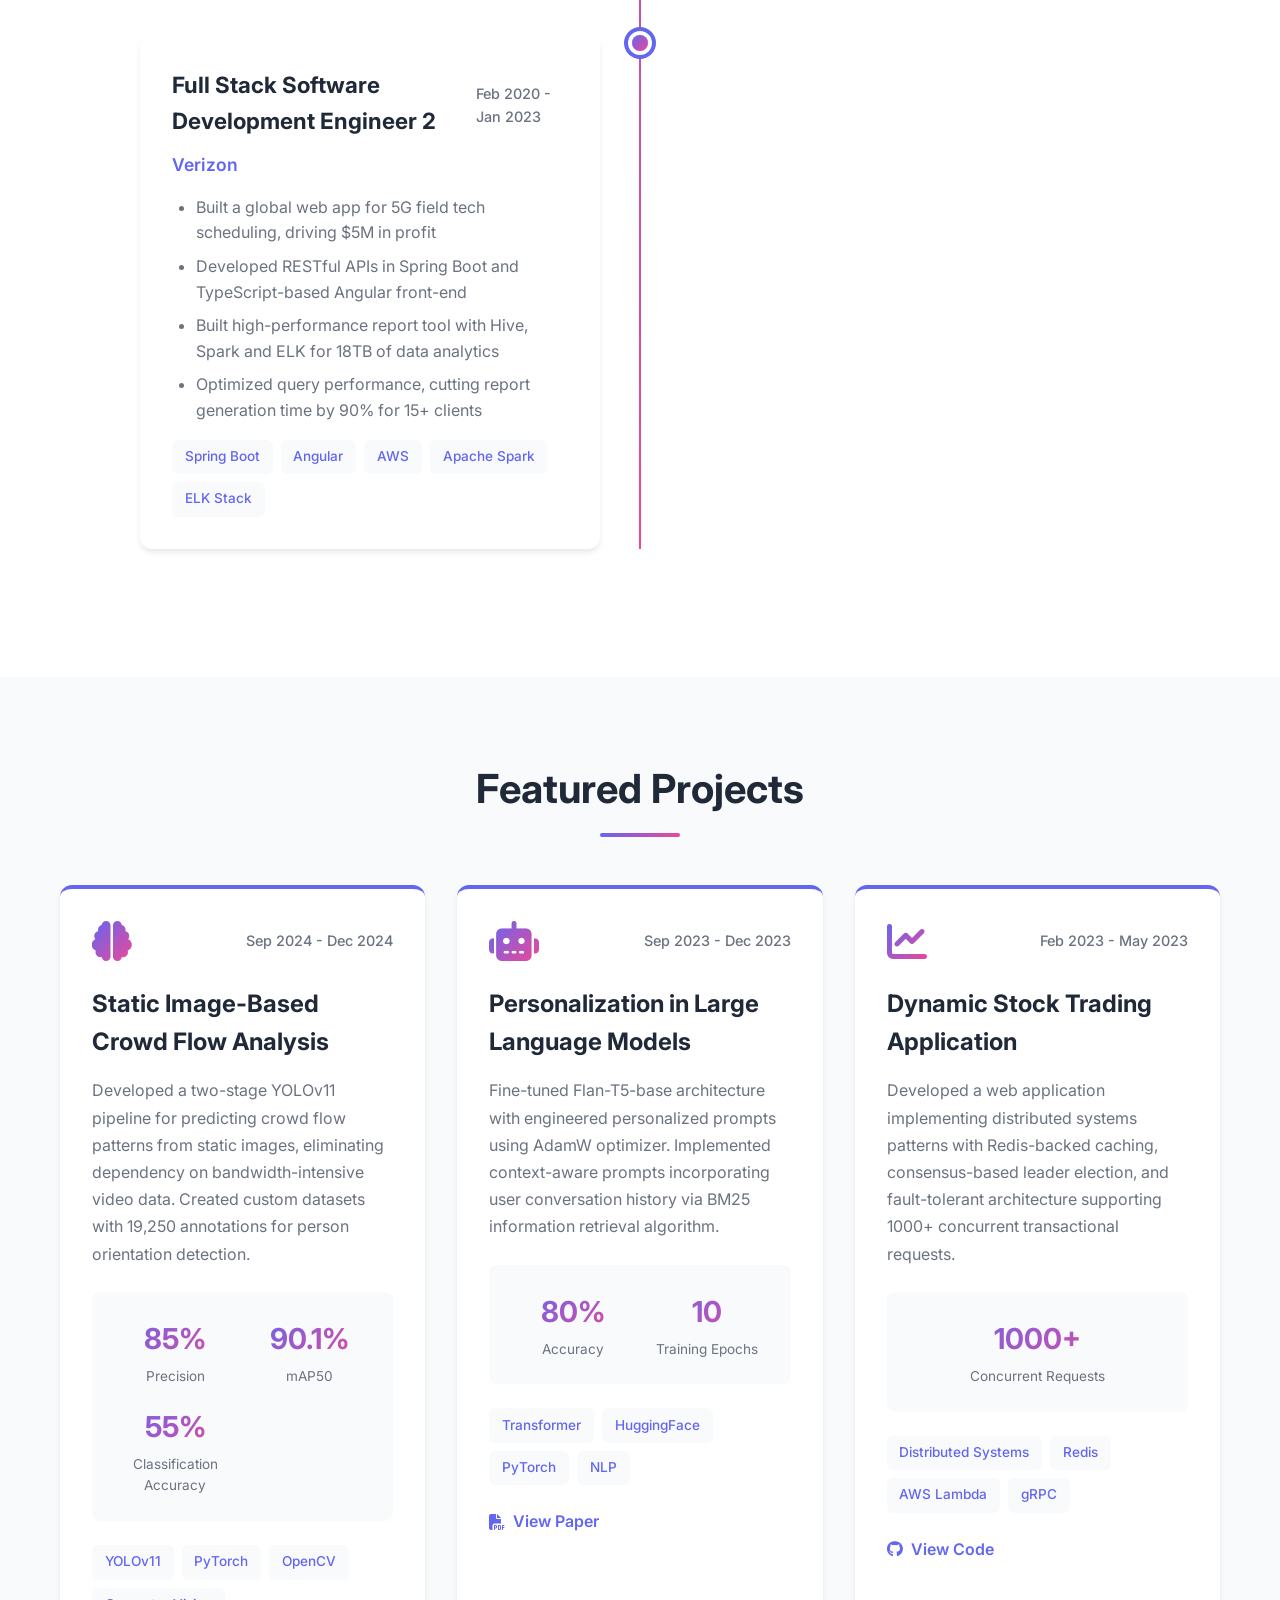
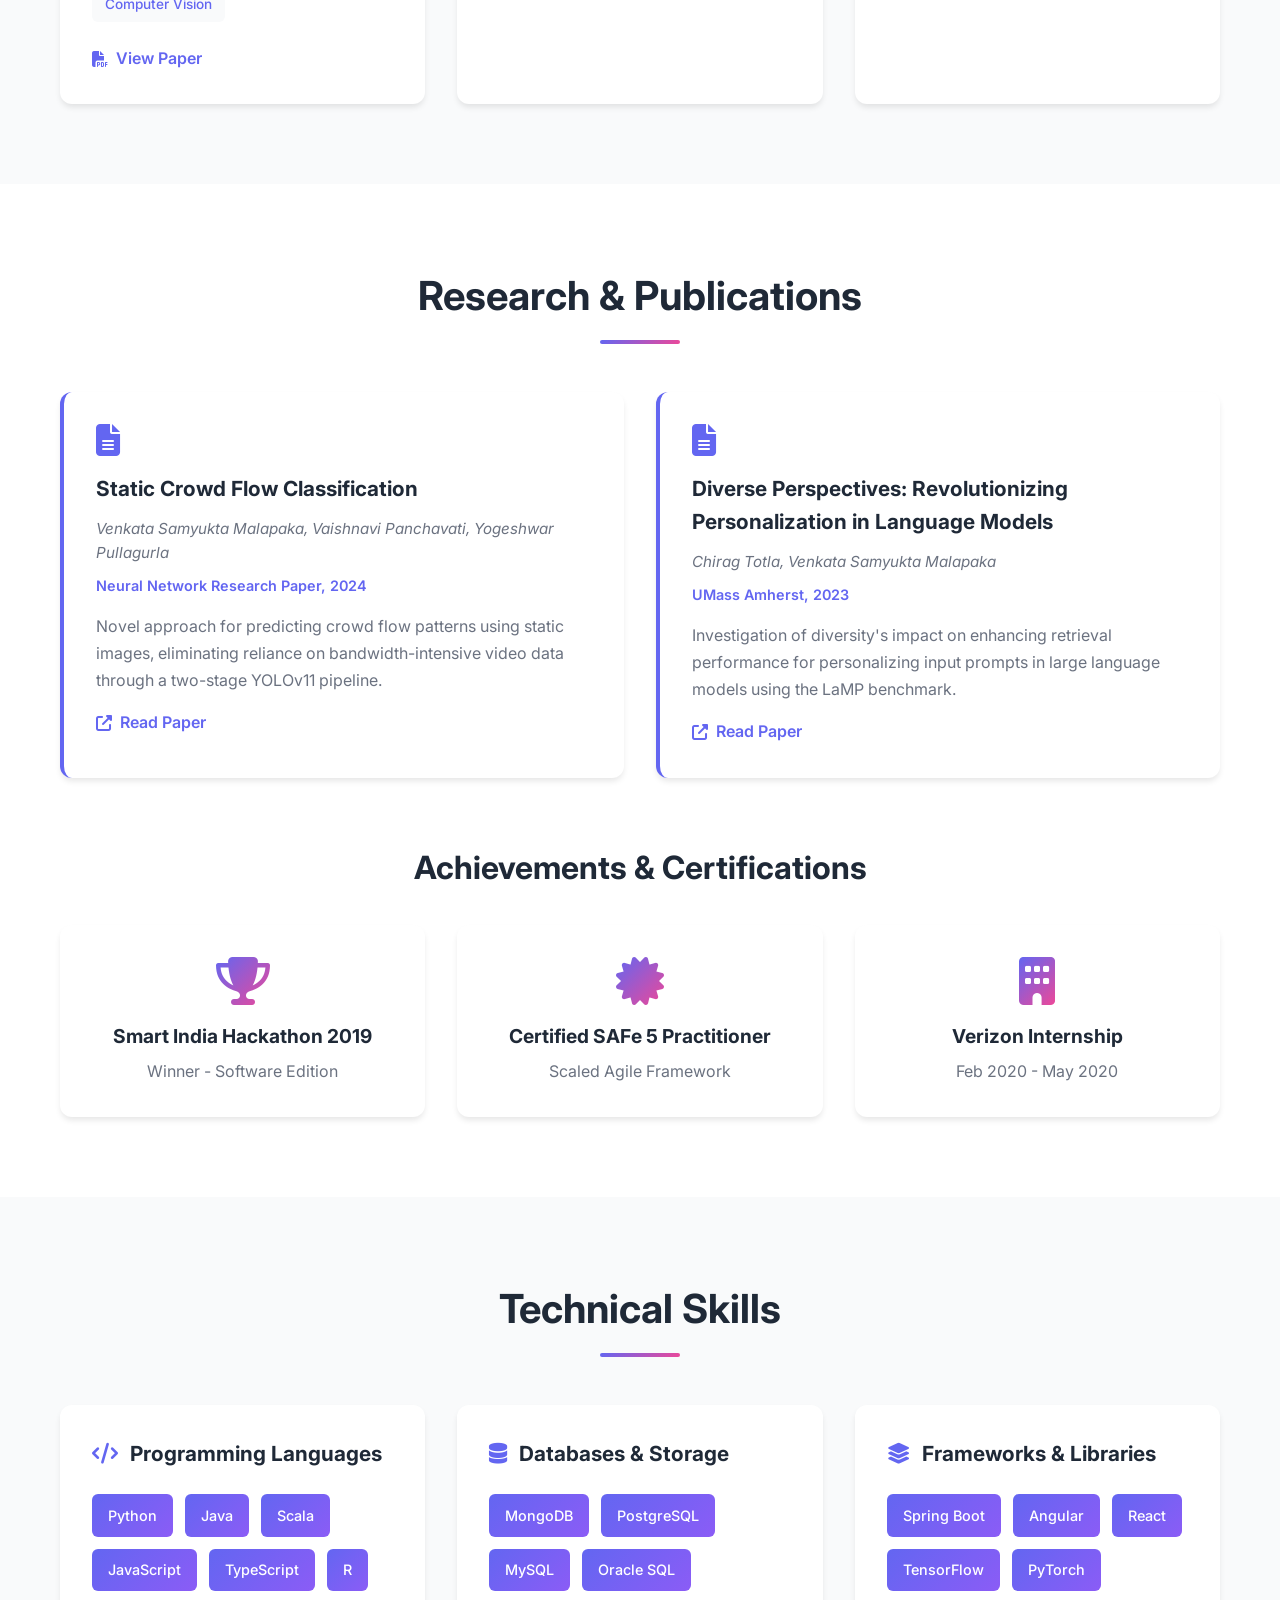
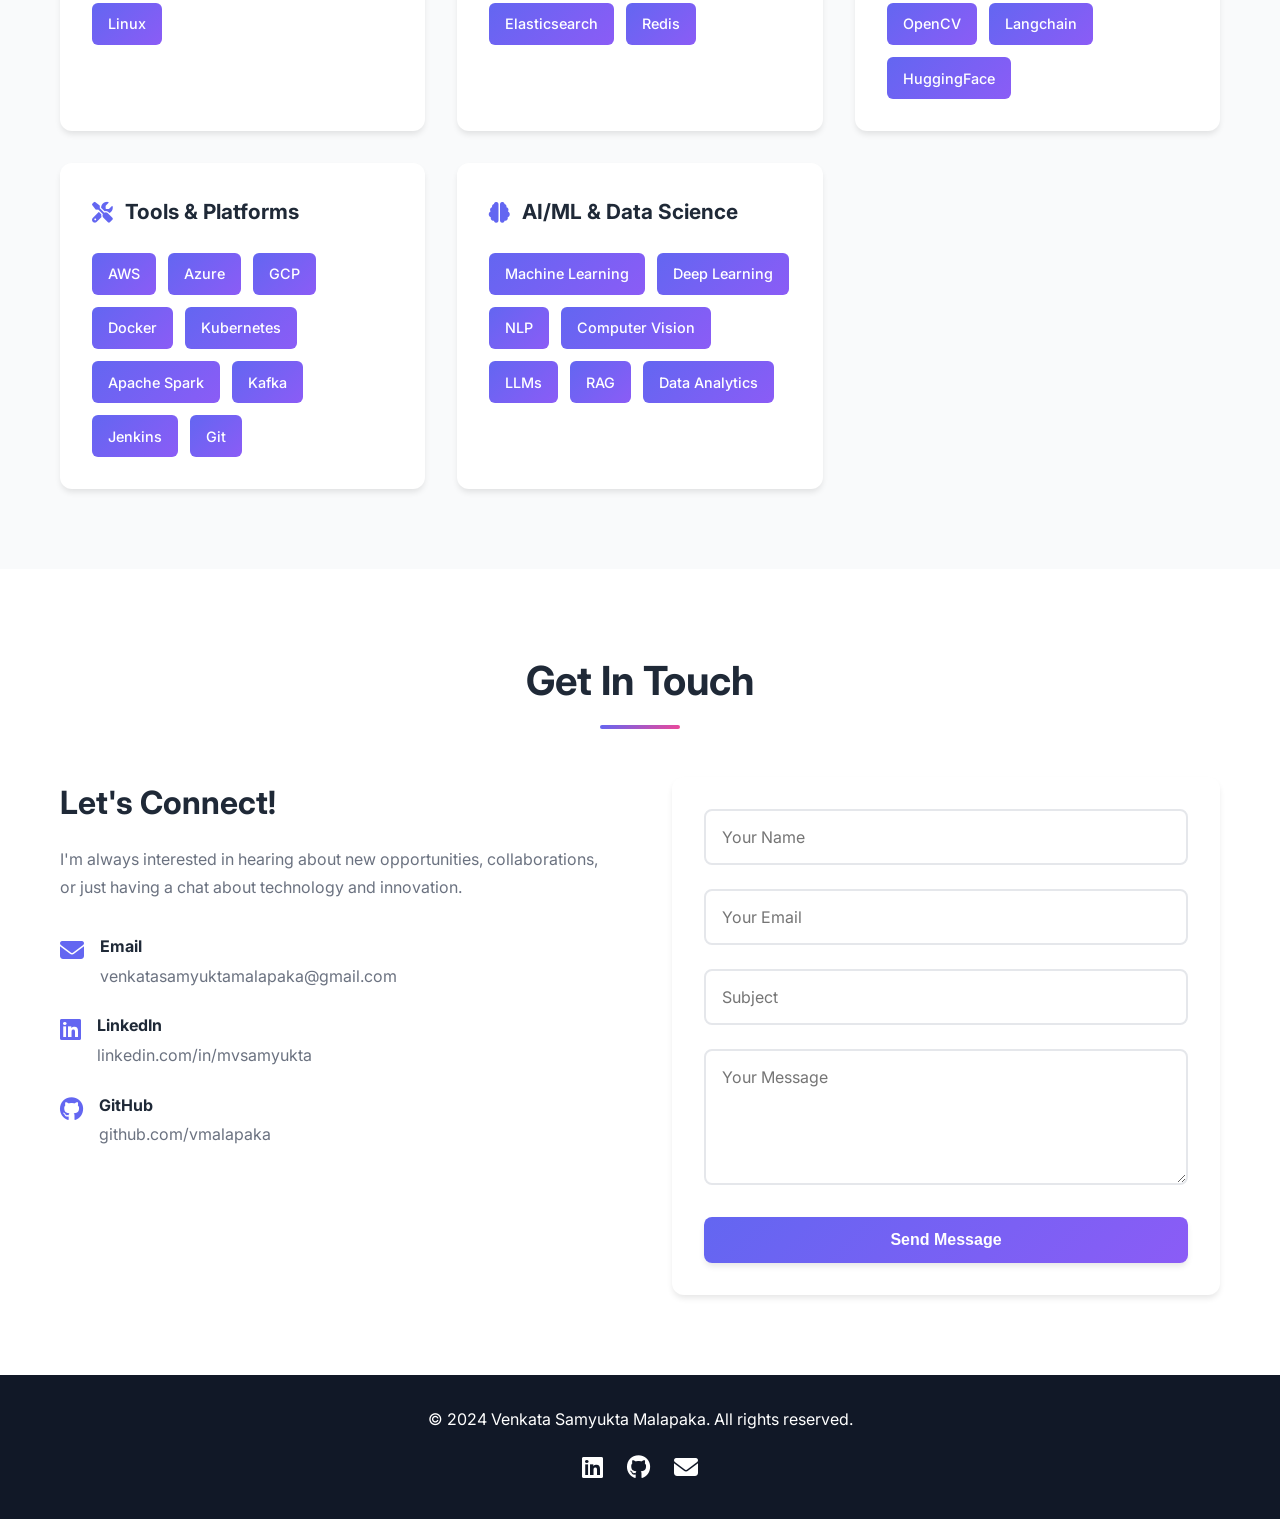
==== commit 7a58da5b: "Update index.html" ====
--- a/index.html
+++ b/index.html
@@ -41,8 +41,8 @@
                 </h1>
                 <h2 class="hero-subtitle">Software Engineer & AI/ML Researcher</h2>
                 <p class="hero-description">
-                    Currently at Amazon | MS in Computer Science from UMass Amherst | 
-                    Specializing in Machine Learning, Distributed Systems, and Full-Stack Development
+                    Software Development Engineer, Amazon - Global Payments Tech | MS in Computer Science, University of Massachusetts, Amherst | 
+                    Specializing in Machine Learning and Distributed Systems
                 </p>
                 <div class="hero-buttons">
                     <a href="#contact" class="btn btn-primary">Get In Touch</a>
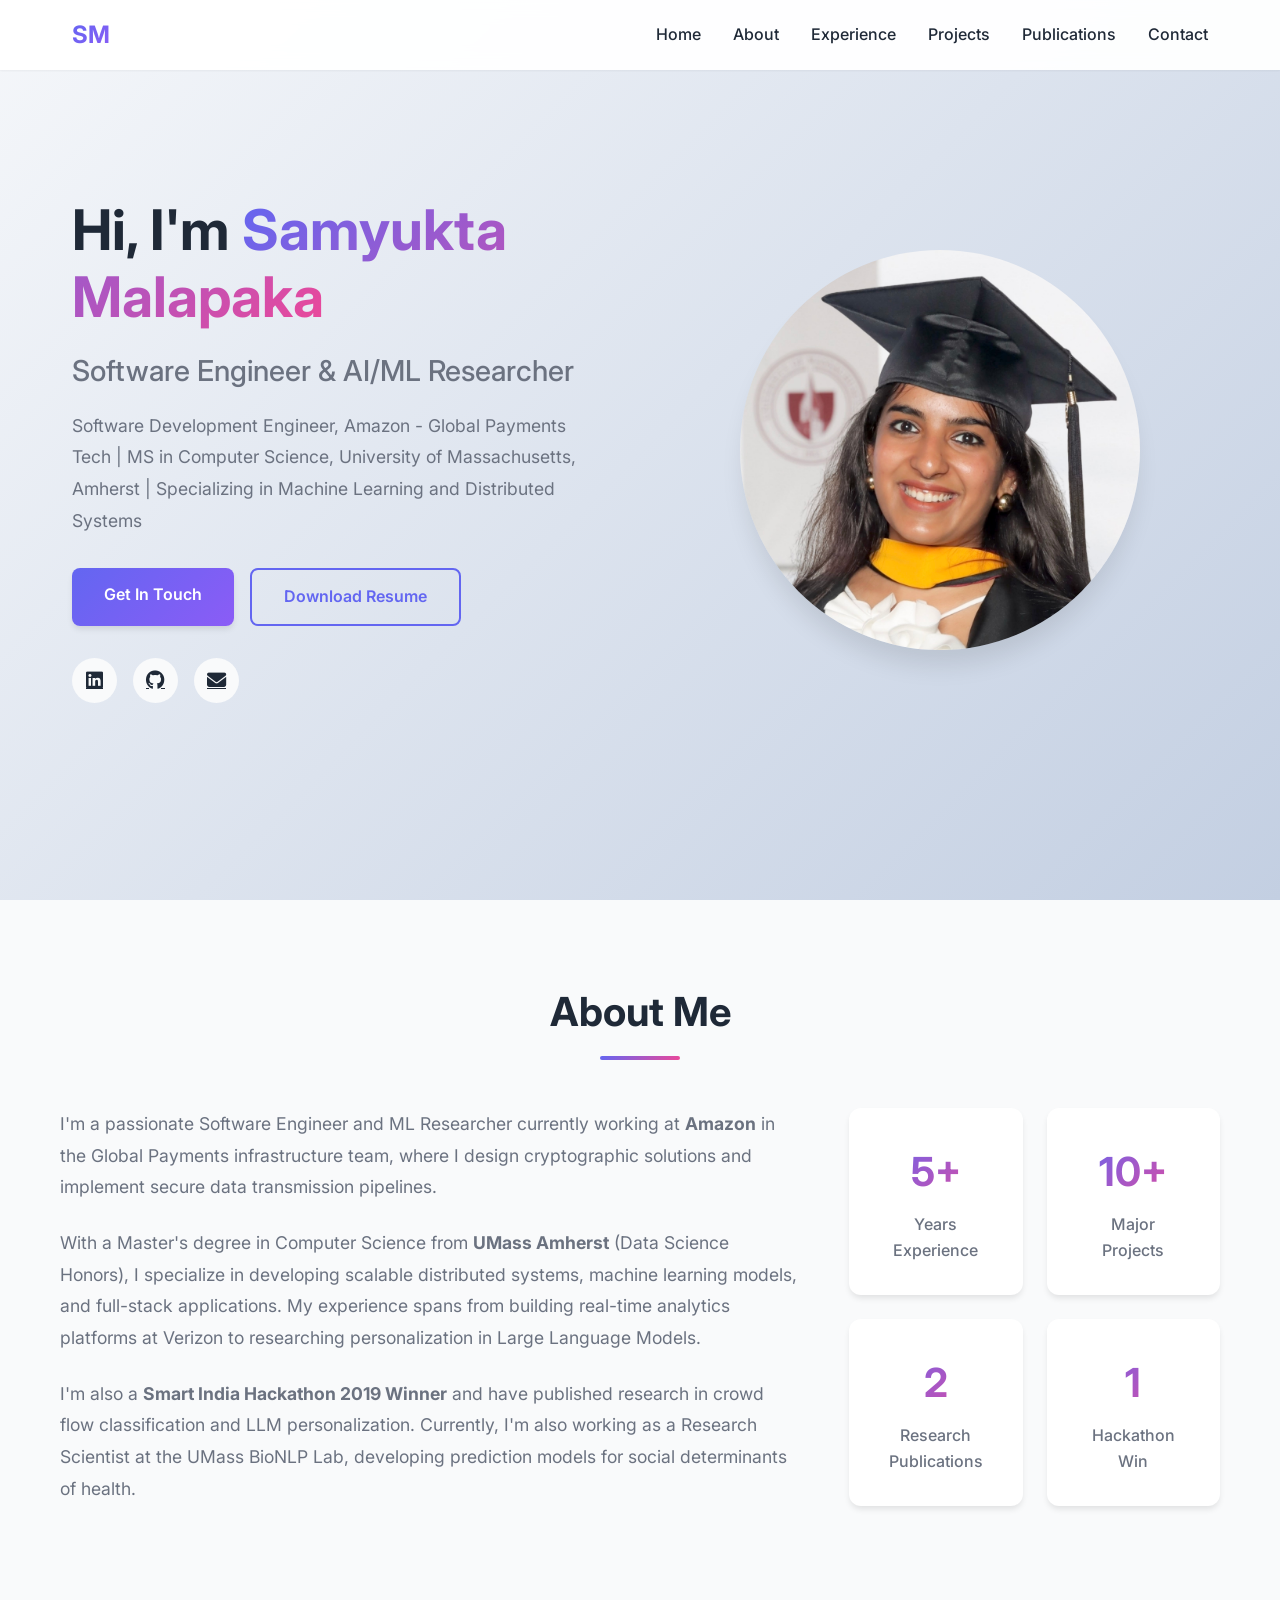
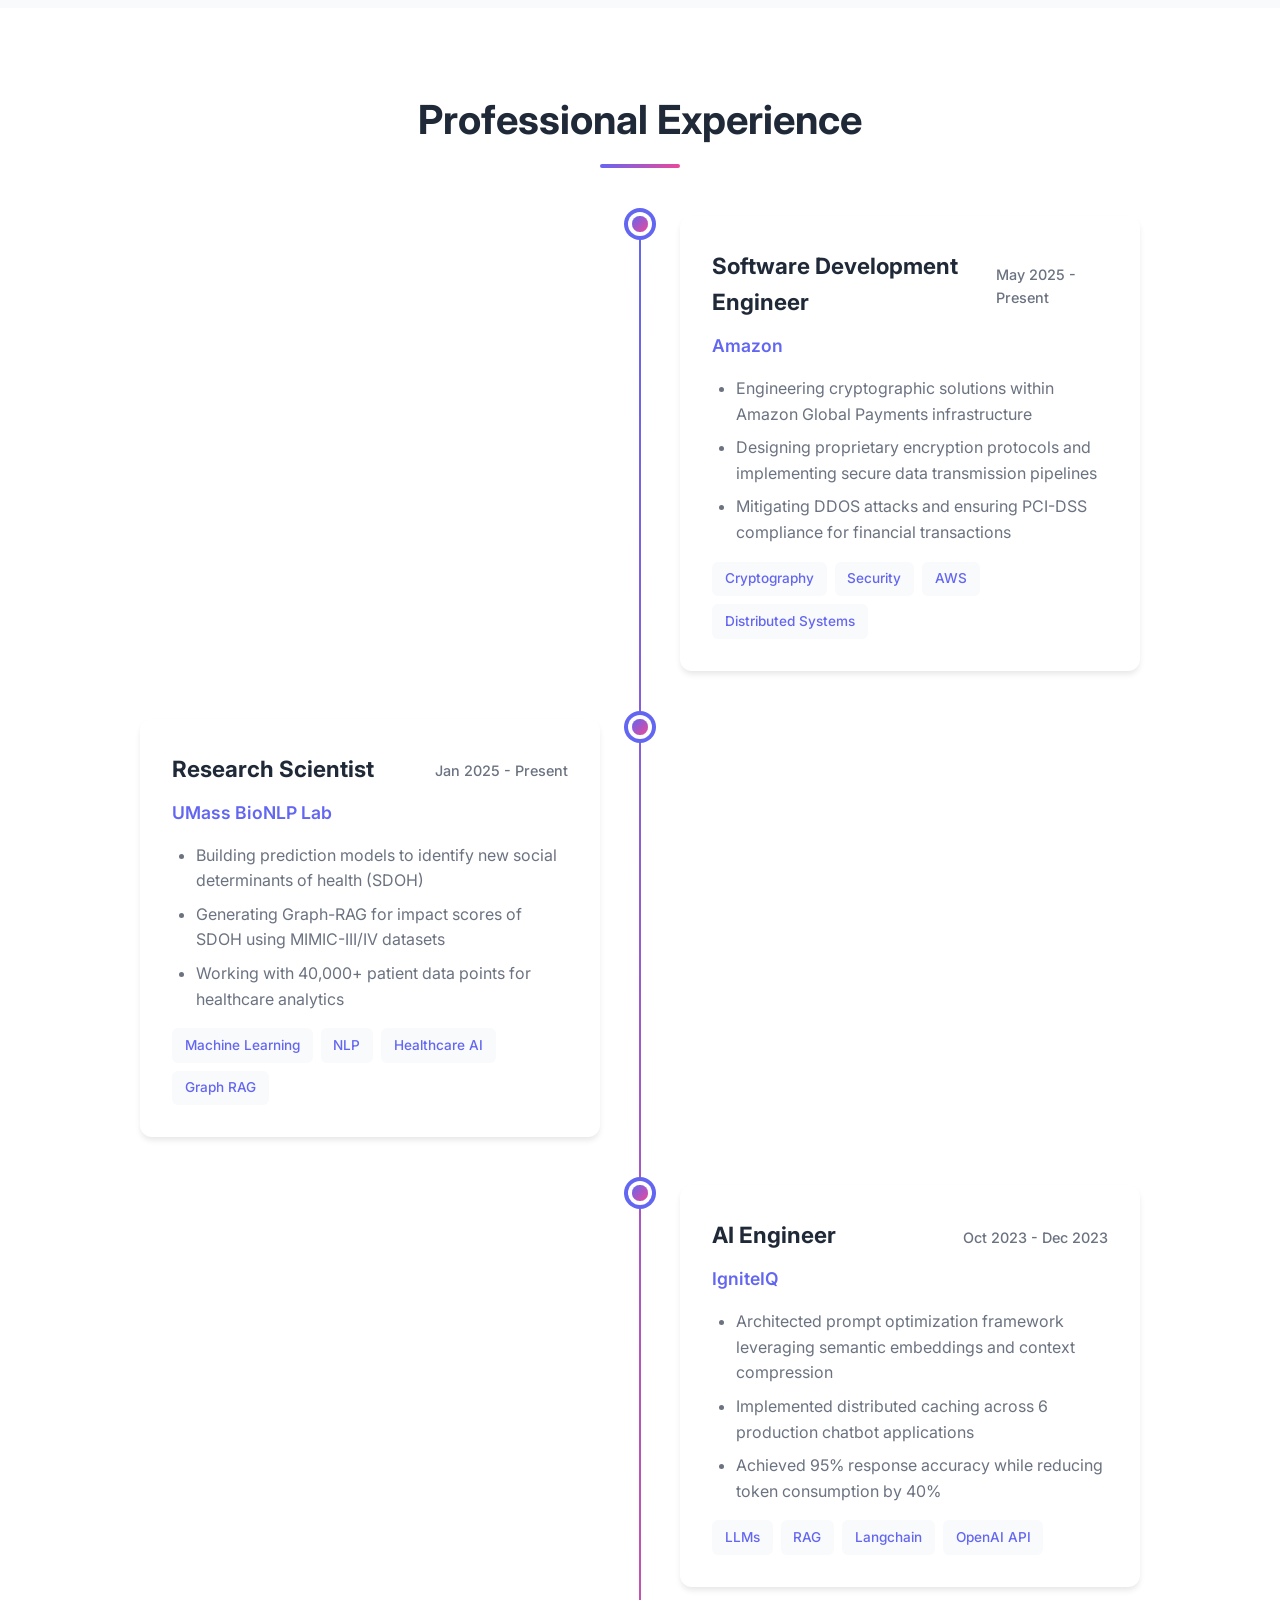
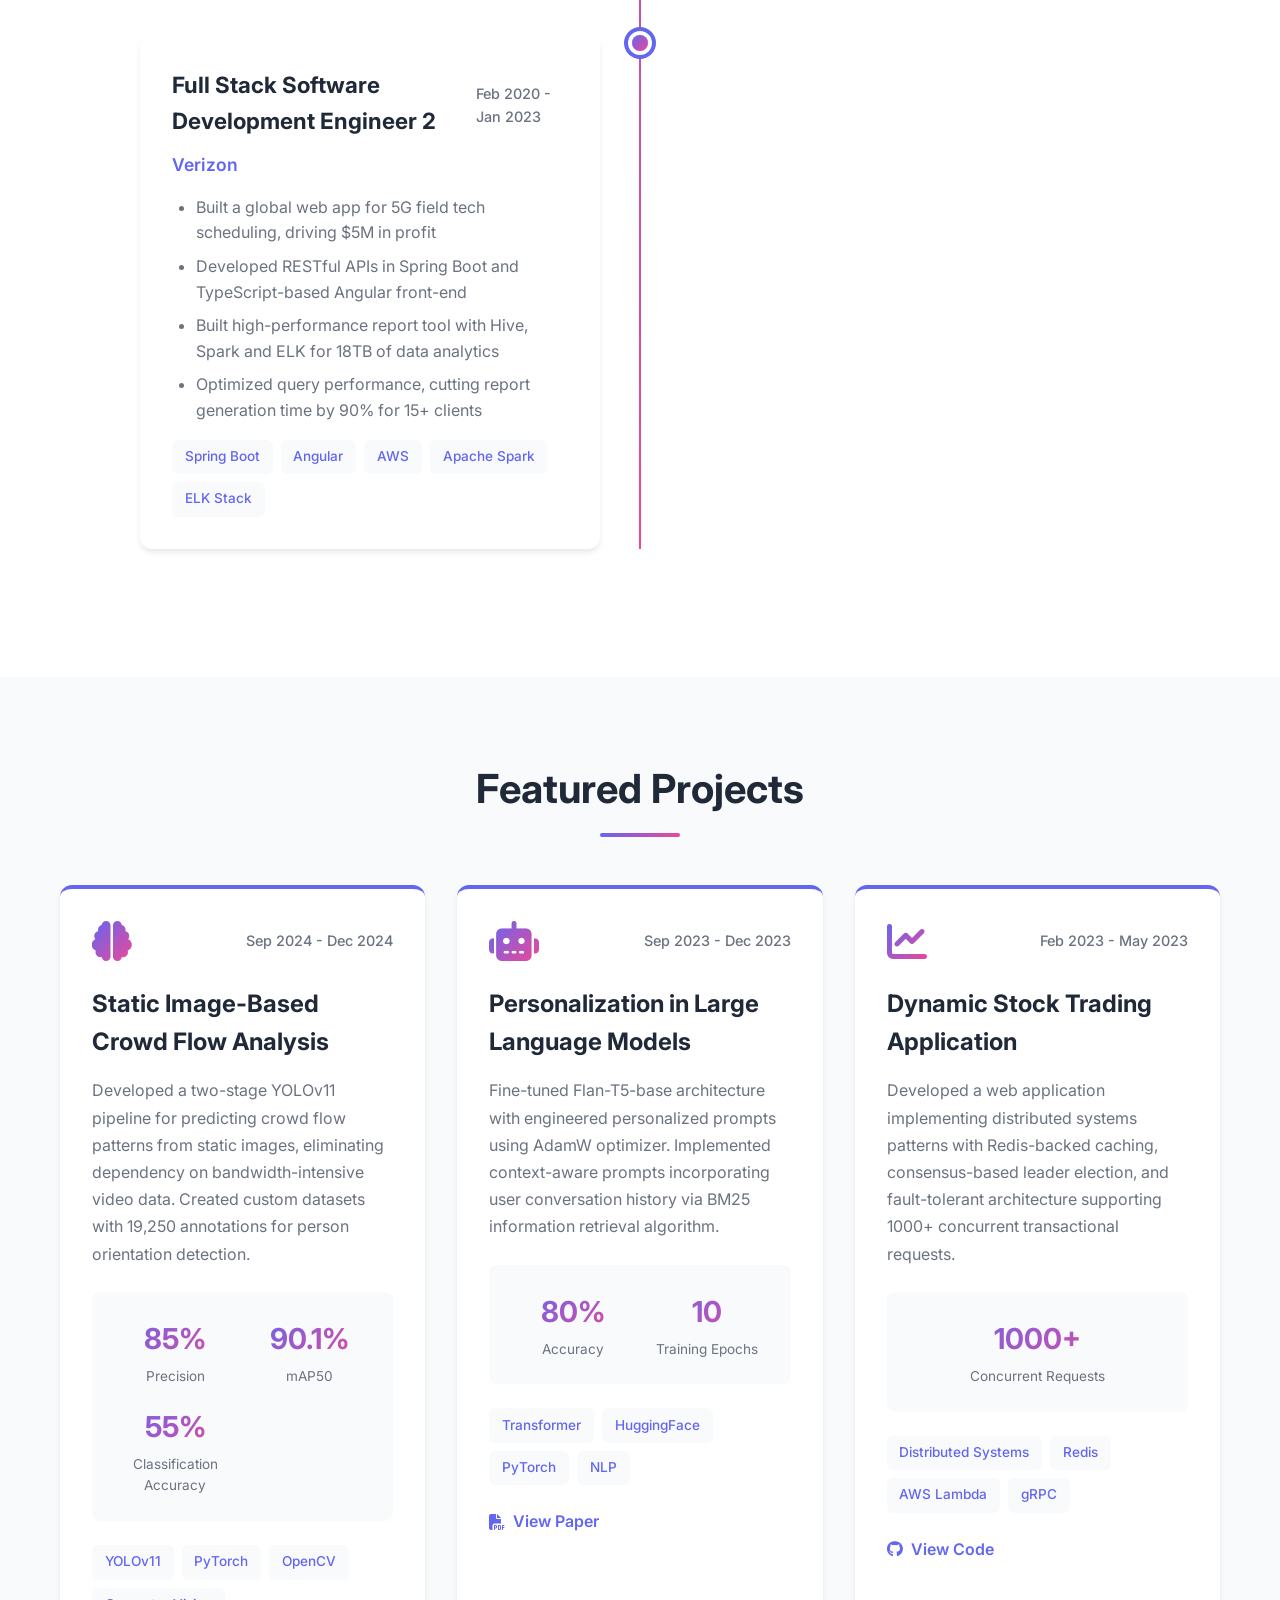
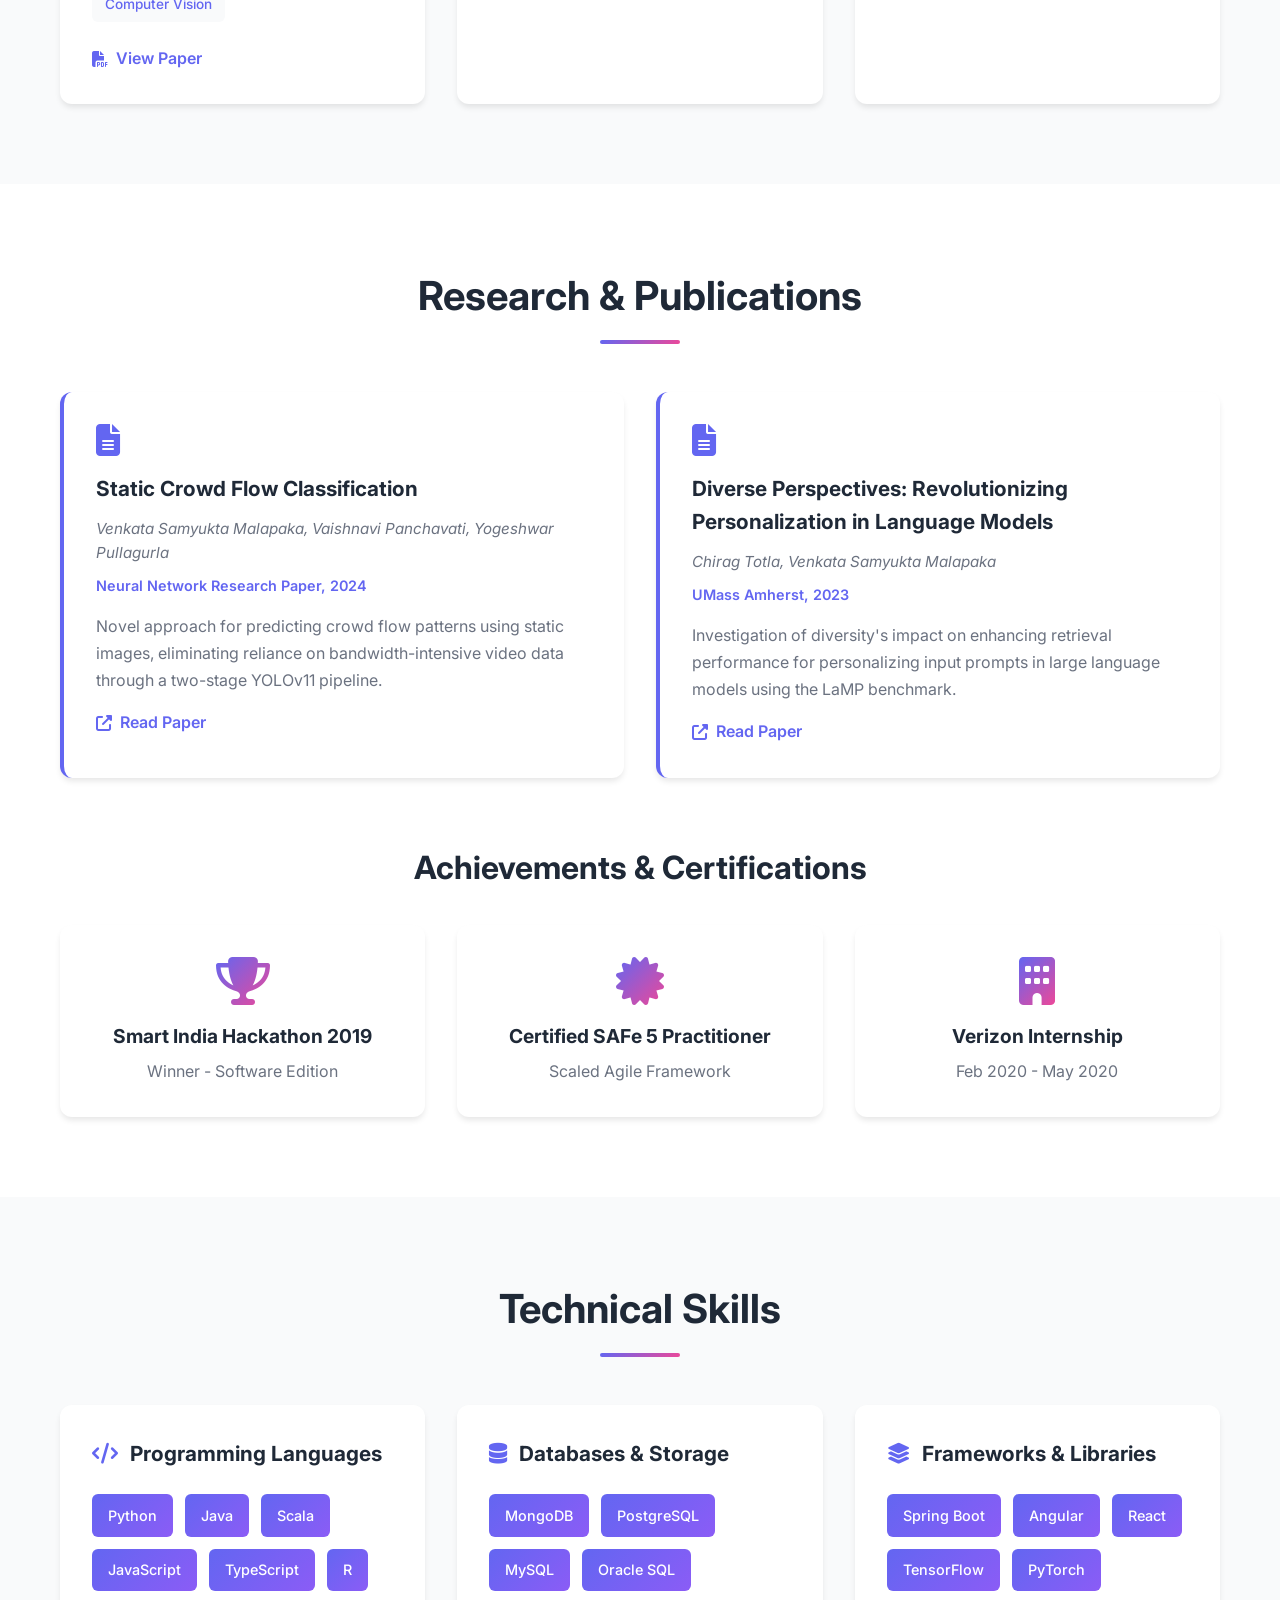
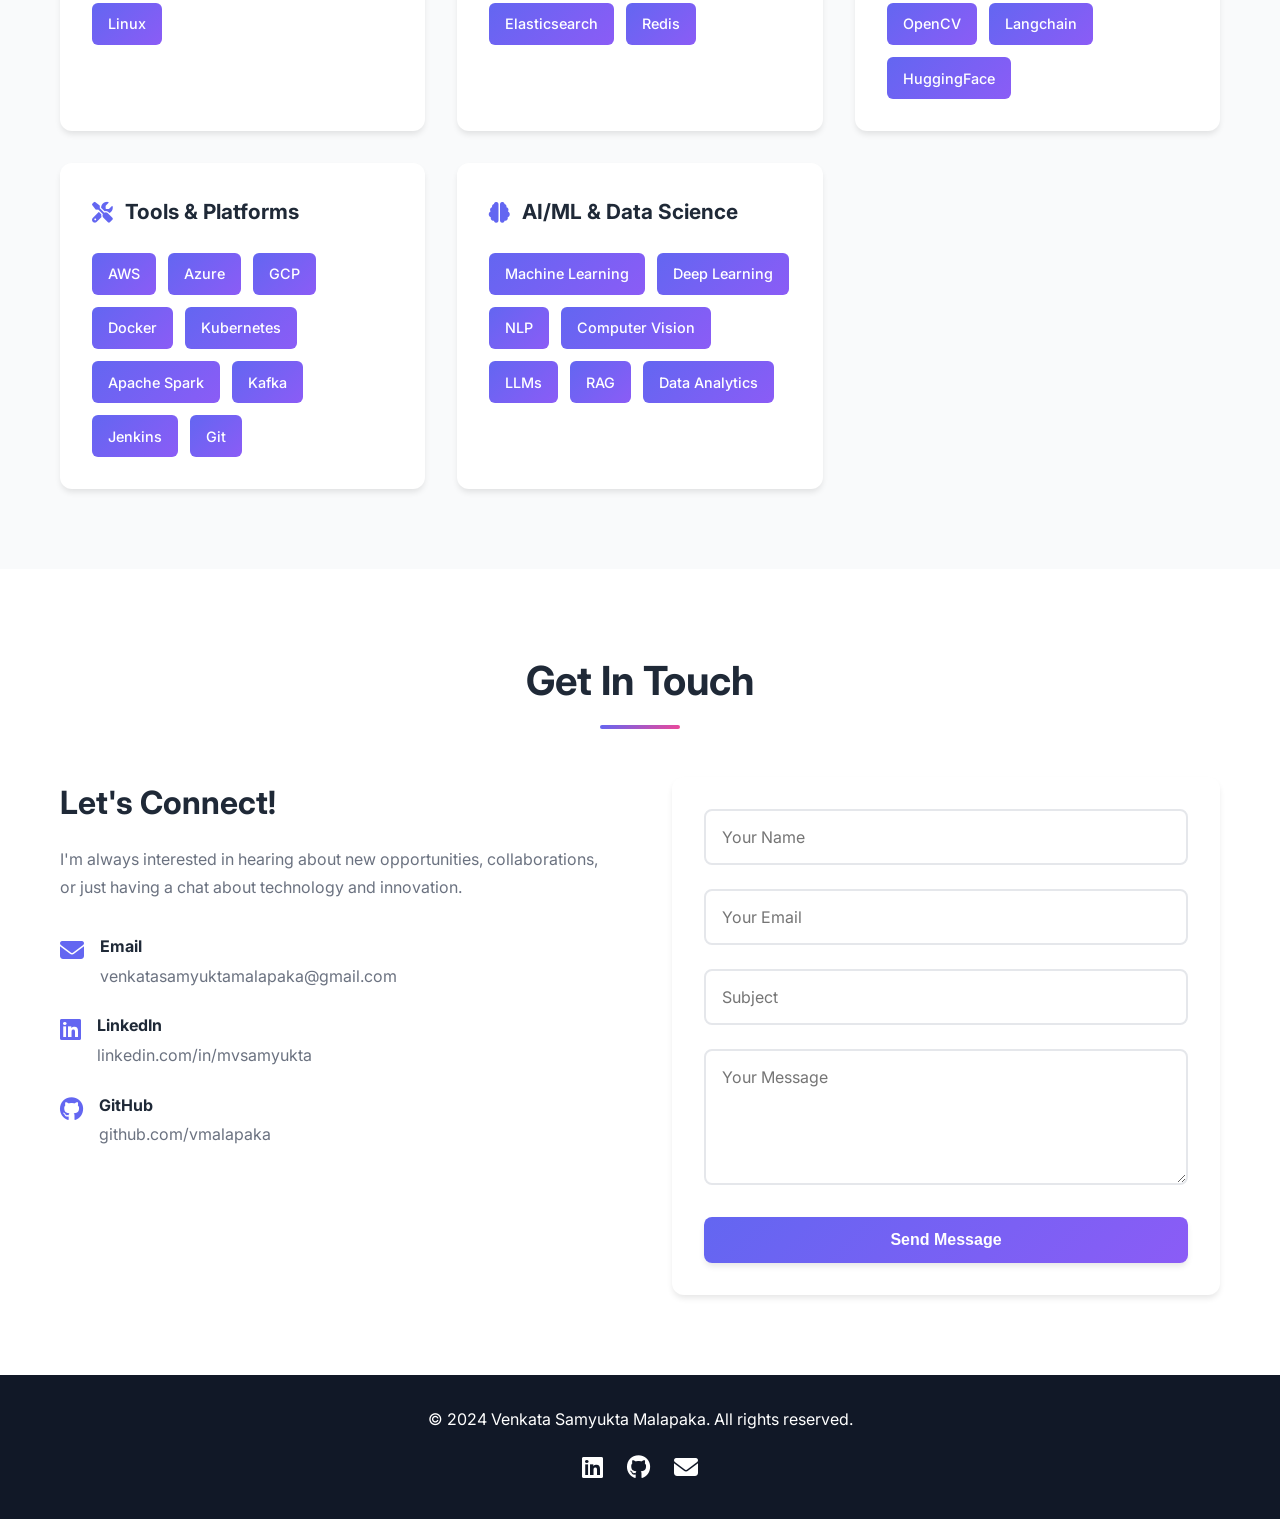
==== commit 3228e3c1: "Update index.html" ====
--- a/index.html
+++ b/index.html
@@ -61,8 +61,8 @@
                 </div>
             </div>
             <div class="hero-image">
-                <div class="image-placeholder">
-                    <i class="fas fa-user-circle"></i>
+                <img src="profile-photo.jpg" alt="Samyukta Malapaka" 
+       style="width: 400px; height: 400px; border-radius: 50%; object-fit: cover; box-shadow: 0 20px 25px -5px rgb(0 0 0 / 0.1);">
                 </div>
             </div>
         </div>
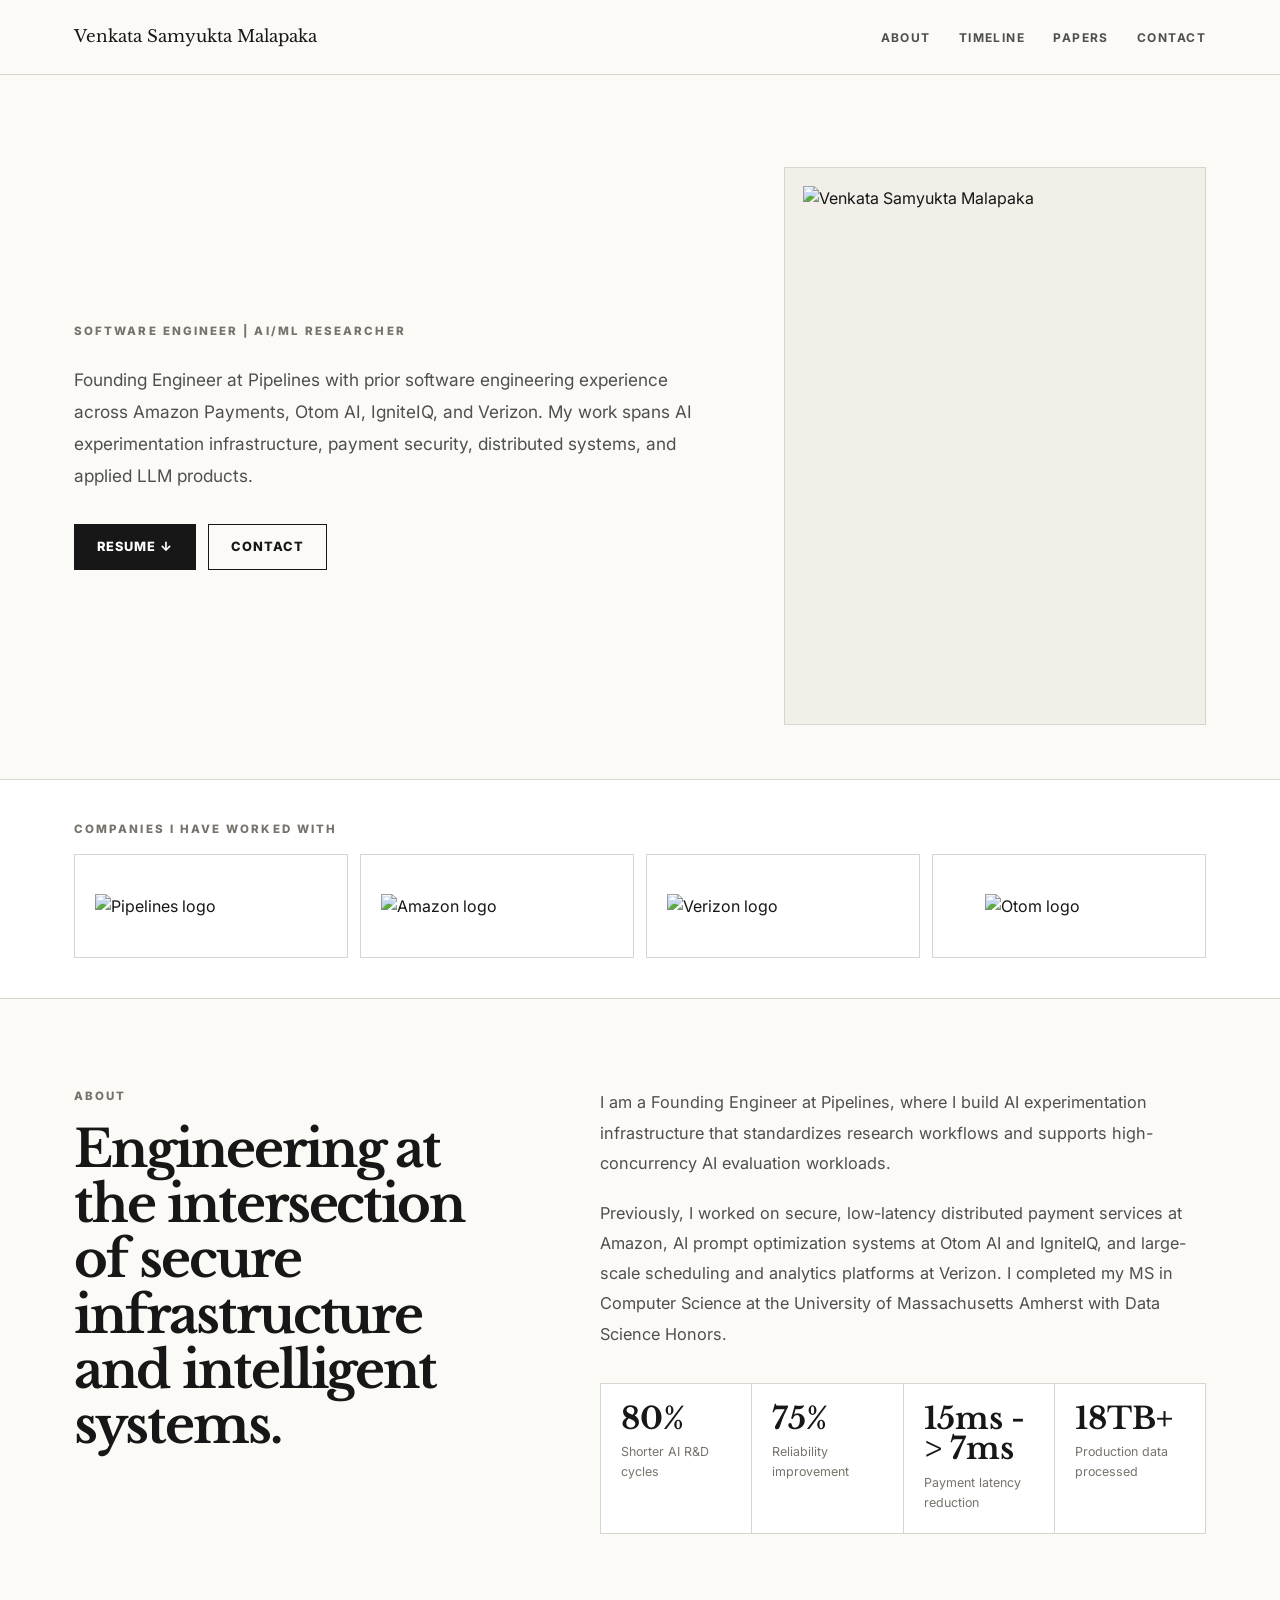
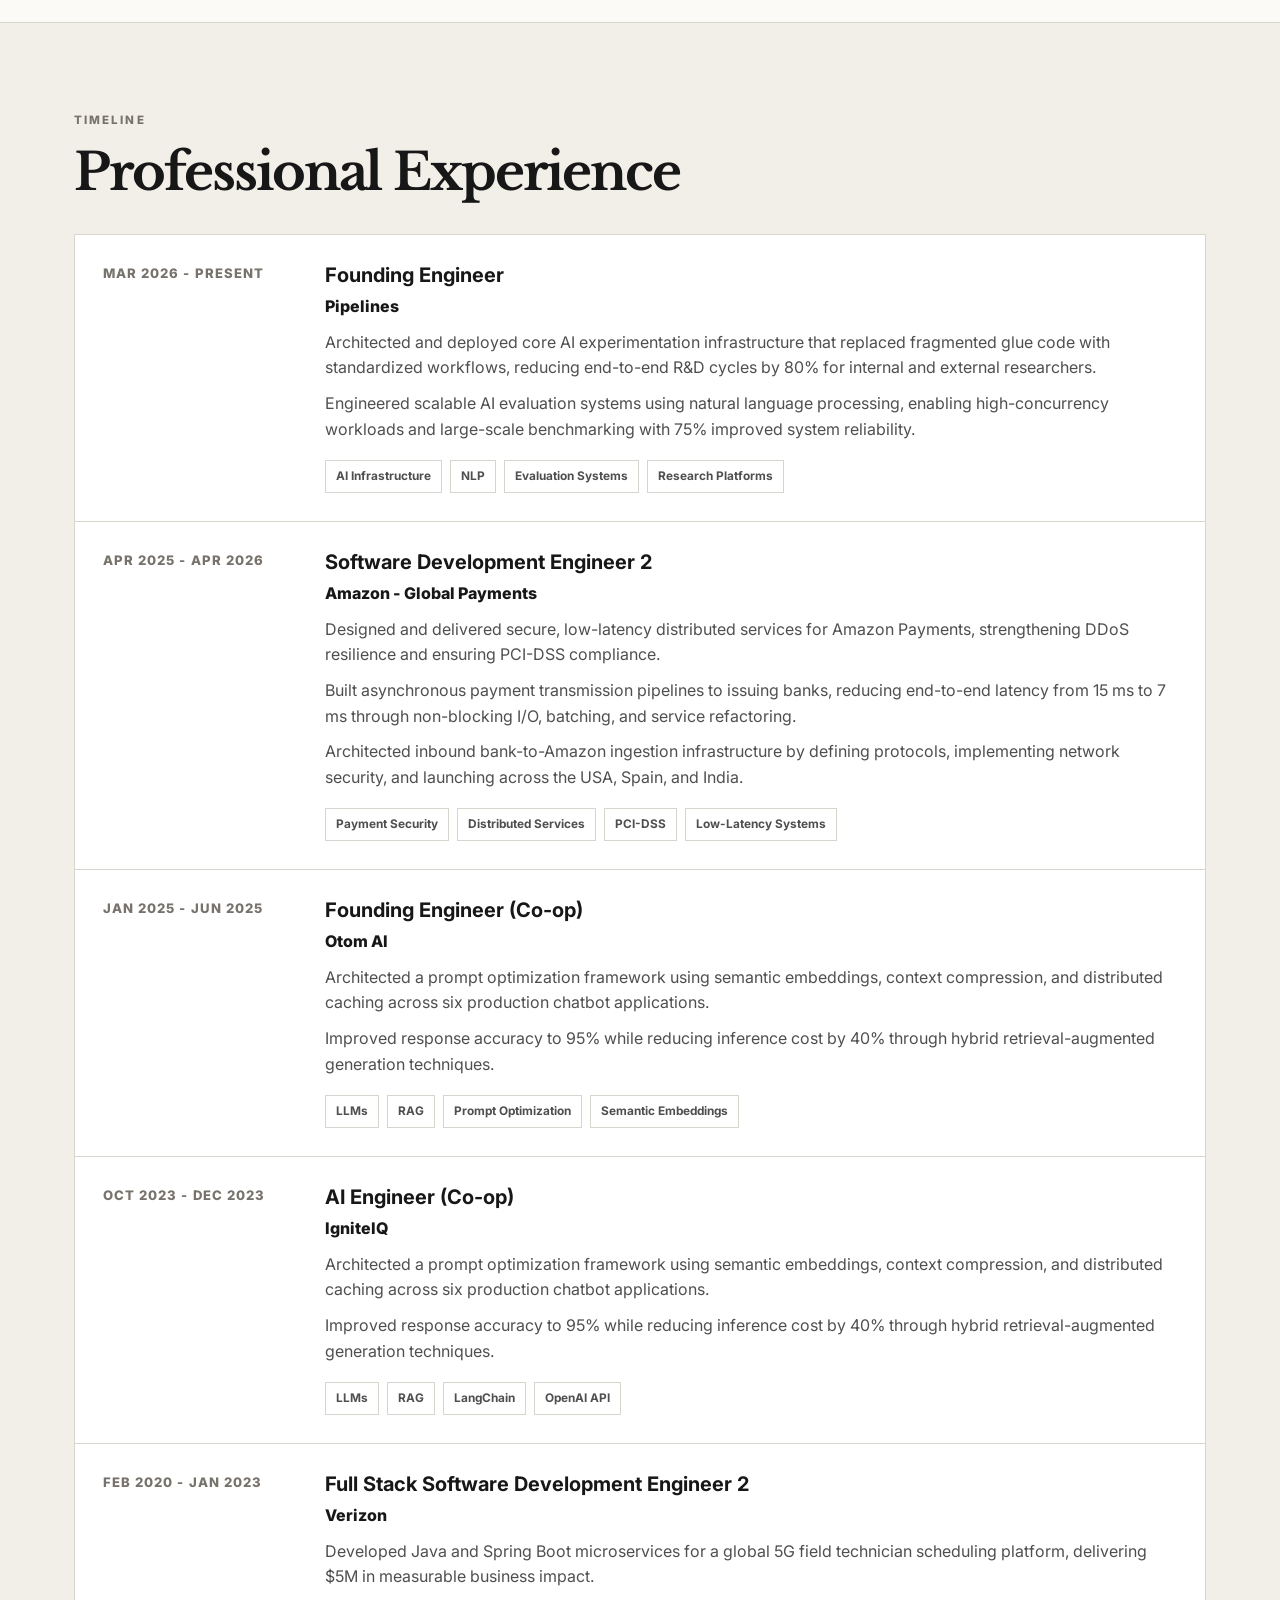
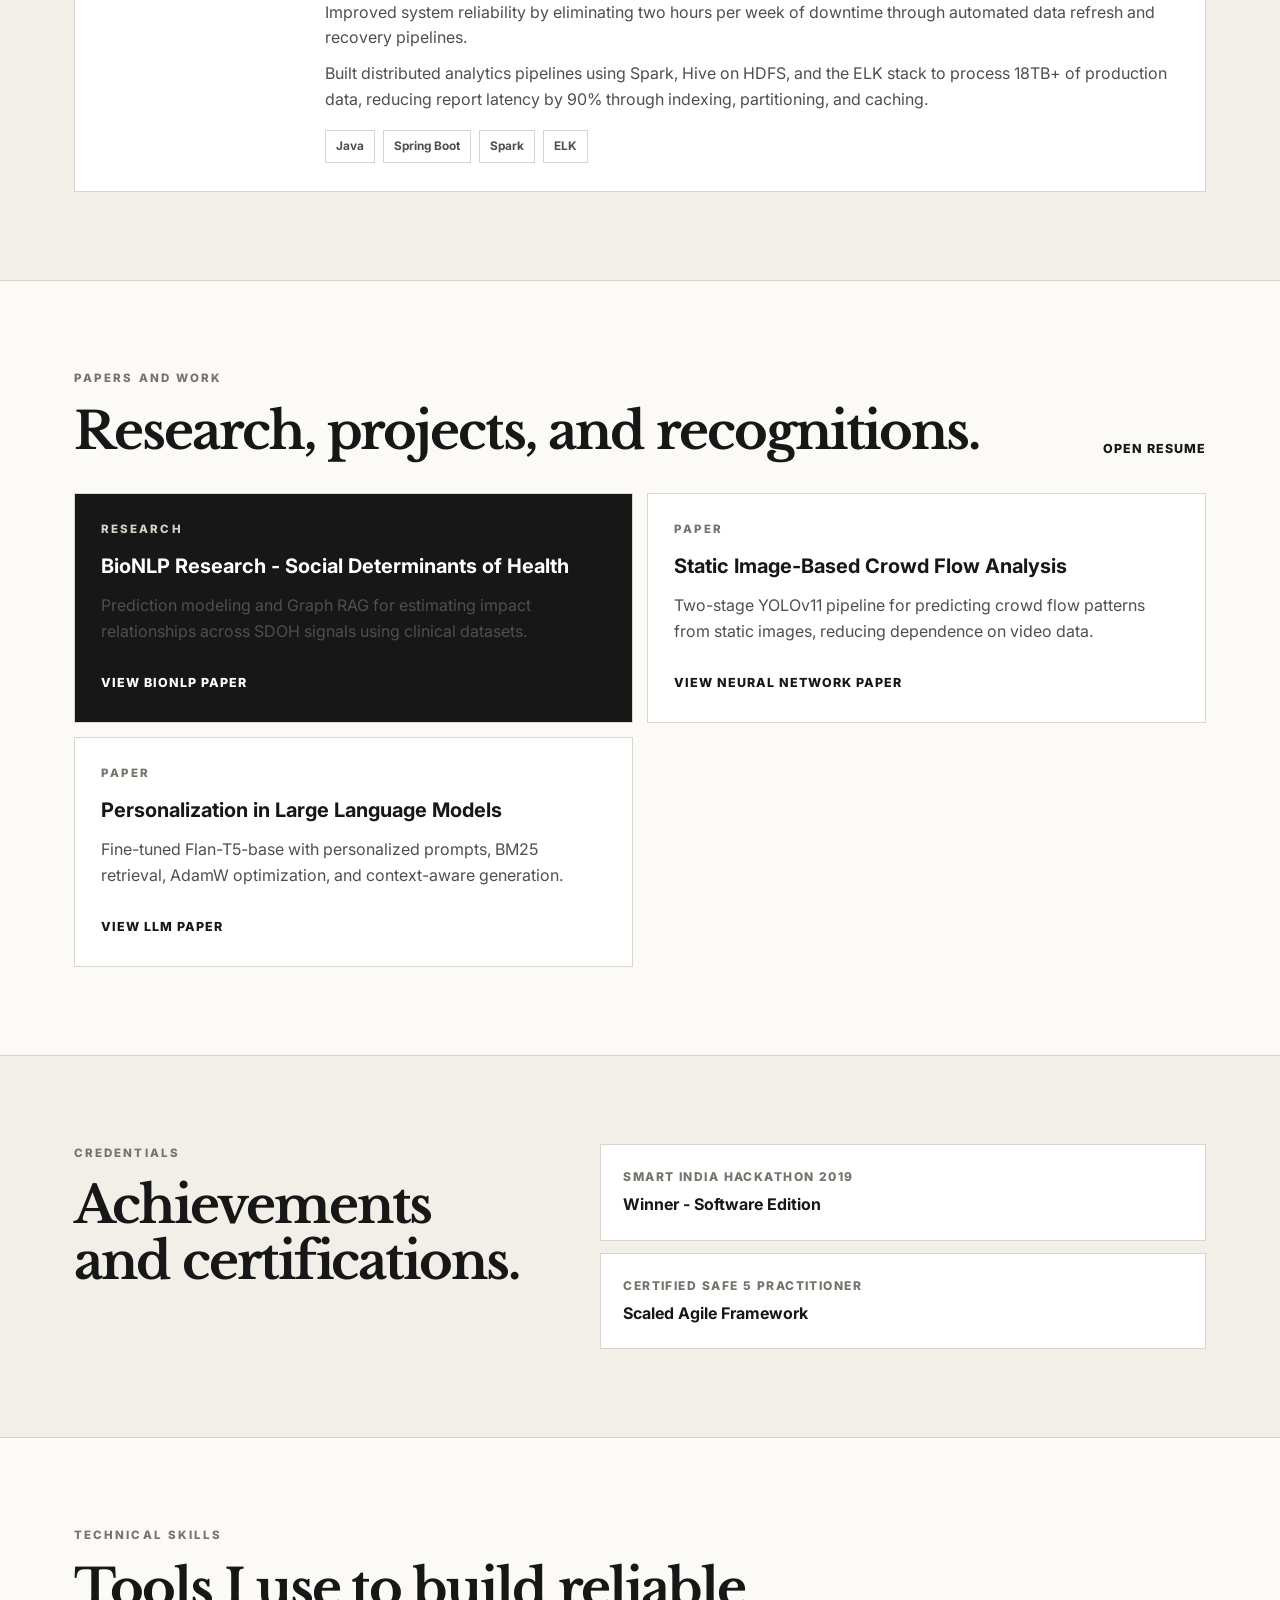
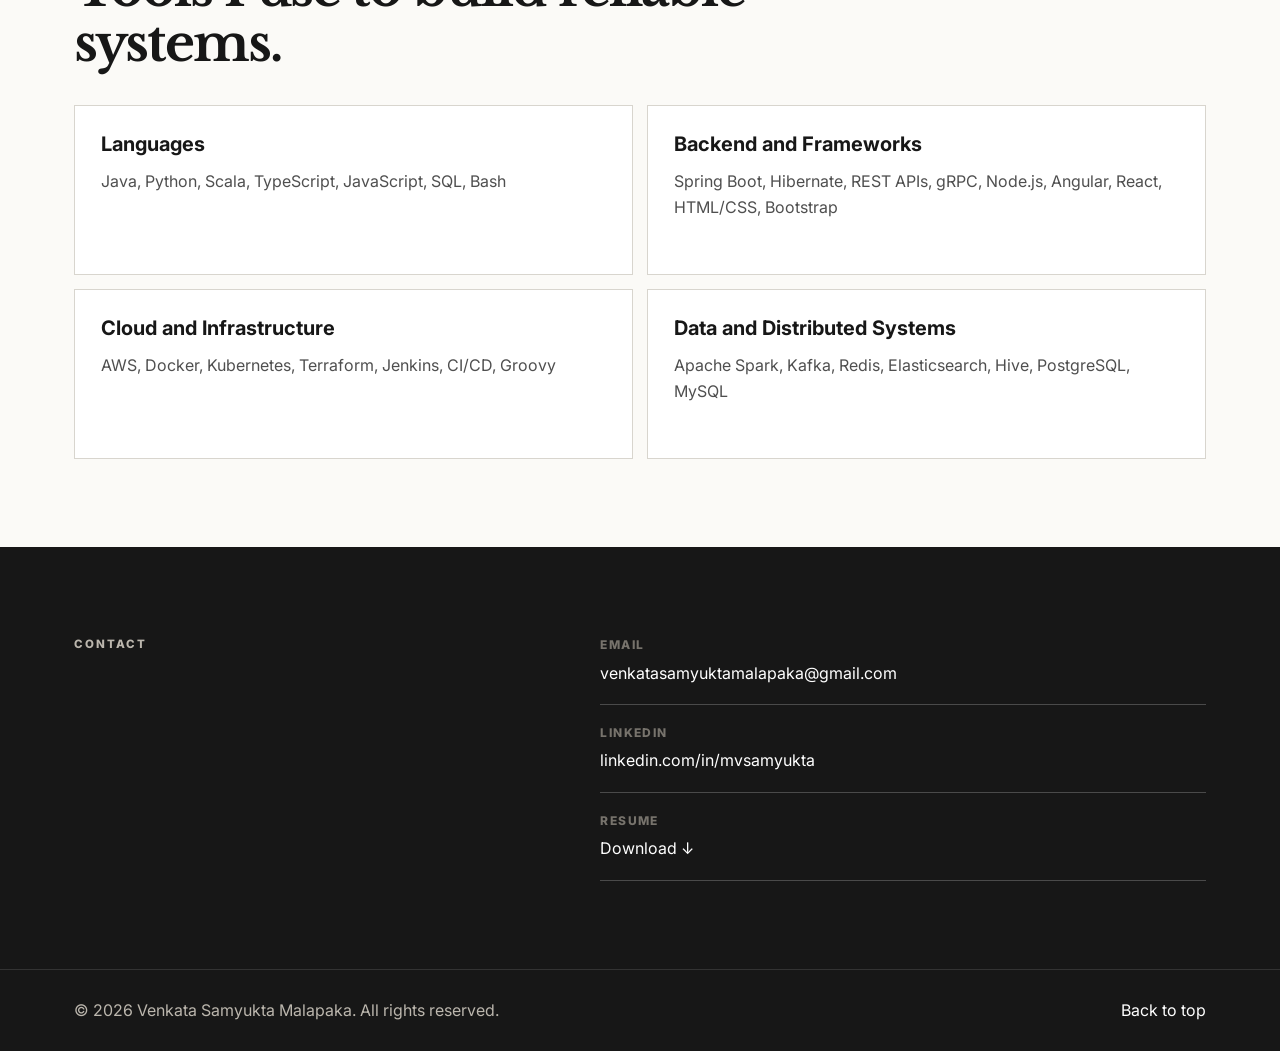
==== commit 5dc15fae: "Add files via upload" ====
--- a/index.html
+++ b/index.html
@@ -3,540 +3,239 @@
 <head>
     <meta charset="UTF-8">
     <meta name="viewport" content="width=device-width, initial-scale=1.0">
-    <meta name="description" content="Venkata Samyukta Malapaka - Software Engineer & ML Researcher">
-    <title>Samyukta Malapaka | Software Engineer & AI/ML Specialist</title>
-    <link rel="stylesheet" href="styles.css">
+    <meta name="description" content="Venkata Samyukta Malapaka - Software Engineer with experience across AI infrastructure, payments, distributed systems, and applied LLM products.">
+    <title>Venkata Samyukta Malapaka | Software Engineer</title>
     <link rel="preconnect" href="https://fonts.googleapis.com">
     <link rel="preconnect" href="https://fonts.gstatic.com" crossorigin>
-    <link href="https://fonts.googleapis.com/css2?family=Inter:wght@300;400;500;600;700&display=swap" rel="stylesheet">
-    <link rel="stylesheet" href="https://cdnjs.cloudflare.com/ajax/libs/font-awesome/6.4.0/css/all.min.css">
+    <link href="https://fonts.googleapis.com/css2?family=Inter:wght@400;500;600;700;800&family=Libre+Baskerville:wght@400;700&display=swap" rel="stylesheet">
+    <link rel="stylesheet" href="styles.css">
 </head>
 <body>
-    <!-- Navigation -->
-    <nav class="navbar">
-        <div class="nav-container">
-            <a href="#home" class="nav-logo">SM</a>
-            <ul class="nav-menu">
-                <li><a href="#home" class="nav-link">Home</a></li>
-                <li><a href="#about" class="nav-link">About</a></li>
-                <li><a href="#experience" class="nav-link">Experience</a></li>
-                <li><a href="#projects" class="nav-link">Projects</a></li>
-                <li><a href="#publications" class="nav-link">Publications</a></li>
-                <li><a href="#contact" class="nav-link">Contact</a></li>
-            </ul>
-            <div class="hamburger">
+    <header class="site-header" data-header>
+        <nav class="nav container" aria-label="Main navigation">
+            <a class="brand" href="#home" aria-label="Venkata Samyukta Malapaka home">Venkata Samyukta Malapaka</a>
+            <button class="nav-toggle" type="button" aria-expanded="false" aria-controls="nav-menu" aria-label="Toggle navigation">
                 <span></span>
                 <span></span>
-                <span></span>
-            </div>
-        </div>
-    </nav>
-
-    <!-- Hero Section -->
-    <section id="home" class="hero">
-        <div class="hero-container">
-            <div class="hero-content">
-                <h1 class="hero-title">
-                    Hi, I'm <span class="gradient-text">Samyukta Malapaka</span>
-                </h1>
-                <h2 class="hero-subtitle">Software Engineer & AI/ML Researcher</h2>
-                <p class="hero-description">
-                    Software Development Engineer, Amazon - Global Payments Tech | MS in Computer Science, University of Massachusetts, Amherst | 
-                    Specializing in Machine Learning and Distributed Systems
-                </p>
-                <div class="hero-buttons">
-                    <a href="#contact" class="btn btn-primary">Get In Touch</a>
-                    <a href="VenkataSamyukta_Malapaka_Resume.pdf" download class="btn btn-secondary">Download Resume</a>
-                </div>
-                <div class="social-links">
-                    <a href="https://linkedin.com/in/mvsamyukta" target="_blank" aria-label="LinkedIn">
-                        <i class="fab fa-linkedin"></i>
-                    </a>
-                    <a href="https://github.com/vmalapaka" target="_blank" aria-label="GitHub">
-                        <i class="fab fa-github"></i>
-                    </a>
-                    <a href="mailto:venkatasamyuktamalapaka@gmail.com" aria-label="Email">
-                        <i class="fas fa-envelope"></i>
-                    </a>
-                </div>
-            </div>
-            <div class="hero-image">
-                <img src="profile-photo.jpg" alt="Samyukta Malapaka" 
-       style="width: 400px; height: 400px; border-radius: 50%; object-fit: cover; box-shadow: 0 20px 25px -5px rgb(0 0 0 / 0.1);">
-                </div>
-            </div>
-        </div>
-    </section>
-
-    <!-- About Section -->
-    <section id="about" class="about">
-        <div class="container">
-            <h2 class="section-title">About Me</h2>
-            <div class="about-content">
-                <div class="about-text">
+            </button>
+            <ul class="nav-menu" id="nav-menu">
+                <li><a href="#about">About</a></li>
+                <li><a href="#experience">Timeline</a></li>
+                <li><a href="#papers">Papers</a></li>
+                <li><a href="#contact">Contact</a></li>
+            </ul>
+        </nav>
+    </header>
+
+    <main>
+        <section class="hero" id="home">
+            <div class="container hero-grid">
+                <div class="hero-copy">
+                    <p class="eyebrow">Software Engineer | AI/ML Researcher</p>
+                    <p class="hero-description">
+                        Founding Engineer at Pipelines with prior software engineering experience across Amazon Payments, Otom AI, IgniteIQ, and Verizon. My work spans AI experimentation infrastructure, payment security, distributed systems, and applied LLM products.
+                    </p>
+                    <div class="hero-actions" aria-label="Primary actions">
+                        <a class="button button-primary" href="https://drive.google.com/file/d/1b-SBKsSzMj-LBhYwAnbXIKtK-8p7jkd-/view?usp=sharing" target="_blank" rel="noopener">Resume &#x2193;</a>
+                        <a class="button button-secondary" href="#contact">Contact</a>
+                    </div>
+                </div>
+                <figure class="portrait-card">
+                    <img src="assets/profile-photo.png" alt="Venkata Samyukta Malapaka" class="portrait">
+                </figure>
+            </div>
+        </section>
+
+        <section class="logo-section" aria-labelledby="companies-title">
+            <div class="container">
+                <p class="section-kicker" id="companies-title">Companies I have worked with</p>
+                <div class="logo-grid">
+                    <div class="logo-tile" aria-label="Pipelines">
+                        <img src="assets/pipelines-logo.png" alt="Pipelines logo">
+                    </div>
+                    <div class="logo-tile" aria-label="Amazon">
+                        <img src="assets/amazon-logo.png" alt="Amazon logo">
+                    </div>
+                    <div class="logo-tile" aria-label="Verizon">
+                        <img src="assets/verizon-logo.png" alt="Verizon logo">
+                    </div>
+                    <div class="logo-tile" aria-label="Otom">
+                        <img src="assets/otom-logo.png" alt="Otom logo">
+                    </div>
+                </div>
+            </div>
+        </section>
+
+        <section class="about section" id="about">
+            <div class="container two-column">
+                <div>
+                    <p class="section-kicker">About</p>
+                    <h2>Engineering at the intersection of secure infrastructure and intelligent systems.</h2>
+                </div>
+                <div class="prose">
                     <p>
-                        I'm a passionate Software Engineer and ML Researcher currently working at <strong>Amazon</strong> 
-                        in the Global Payments infrastructure team, where I design cryptographic solutions and implement 
-                        secure data transmission pipelines.
+                        I am a Founding Engineer at Pipelines, where I build AI experimentation infrastructure that standardizes research workflows and supports high-concurrency AI evaluation workloads.
                     </p>
                     <p>
-                        With a Master's degree in Computer Science from <strong>UMass Amherst</strong> (Data Science Honors), 
-                        I specialize in developing scalable distributed systems, machine learning models, and full-stack applications. 
-                        My experience spans from building real-time analytics platforms at Verizon to researching personalization 
-                        in Large Language Models.
+                        Previously, I worked on secure, low-latency distributed payment services at Amazon, AI prompt optimization systems at Otom AI and IgniteIQ, and large-scale scheduling and analytics platforms at Verizon. I completed my MS in Computer Science at the University of Massachusetts Amherst with Data Science Honors.
                     </p>
-                    <p>
-                        I'm also a <strong>Smart India Hackathon 2019 Winner</strong> and have published research in crowd flow 
-                        classification and LLM personalization. Currently, I'm also working as a Research Scientist at the 
-                        UMass BioNLP Lab, developing prediction models for social determinants of health.
-                    </p>
-                </div>
-                <div class="about-stats">
-                    <div class="stat-card">
-                        <h3>5+</h3>
-                        <p>Years Experience</p>
-                    </div>
-                    <div class="stat-card">
-                        <h3>10+</h3>
-                        <p>Major Projects</p>
-                    </div>
-                    <div class="stat-card">
-                        <h3>2</h3>
-                        <p>Research Publications</p>
-                    </div>
-                    <div class="stat-card">
-                        <h3>1</h3>
-                        <p>Hackathon Win</p>
-                    </div>
-                </div>
-            </div>
-        </div>
-    </section>
-
-    <!-- Experience Section -->
-    <section id="experience" class="experience">
-        <div class="container">
-            <h2 class="section-title">Professional Experience</h2>
-            <div class="timeline">
-                <!-- Amazon -->
-                <div class="timeline-item">
-                    <div class="timeline-dot"></div>
-                    <div class="timeline-content">
-                        <div class="timeline-header">
-                            <h3>Software Development Engineer</h3>
-                            <span class="timeline-date">May 2025 - Present</span>
-                        </div>
-                        <h4 class="company">Amazon</h4>
-                        <ul class="timeline-description">
-                            <li>Engineering cryptographic solutions within Amazon Global Payments infrastructure</li>
-                            <li>Designing proprietary encryption protocols and implementing secure data transmission pipelines</li>
-                            <li>Mitigating DDOS attacks and ensuring PCI-DSS compliance for financial transactions</li>
-                        </ul>
-                        <div class="tech-tags">
-                            <span>Cryptography</span>
-                            <span>Security</span>
-                            <span>AWS</span>
-                            <span>Distributed Systems</span>
-                        </div>
-                    </div>
-                </div>
-
-                <!-- UMass Research -->
-                <div class="timeline-item">
-                    <div class="timeline-dot"></div>
-                    <div class="timeline-content">
-                        <div class="timeline-header">
-                            <h3>Research Scientist</h3>
-                            <span class="timeline-date">Jan 2025 - Present</span>
-                        </div>
-                        <h4 class="company">UMass BioNLP Lab</h4>
-                        <ul class="timeline-description">
-                            <li>Building prediction models to identify new social determinants of health (SDOH)</li>
-                            <li>Generating Graph-RAG for impact scores of SDOH using MIMIC-III/IV datasets</li>
-                            <li>Working with 40,000+ patient data points for healthcare analytics</li>
-                        </ul>
-                        <div class="tech-tags">
-                            <span>Machine Learning</span>
-                            <span>NLP</span>
-                            <span>Healthcare AI</span>
-                            <span>Graph RAG</span>
-                        </div>
-                    </div>
-                </div>
-
-                <!-- IgniteIQ -->
-                <div class="timeline-item">
-                    <div class="timeline-dot"></div>
-                    <div class="timeline-content">
-                        <div class="timeline-header">
-                            <h3>AI Engineer</h3>
-                            <span class="timeline-date">Oct 2023 - Dec 2023</span>
-                        </div>
-                        <h4 class="company">IgniteIQ</h4>
-                        <ul class="timeline-description">
-                            <li>Architected prompt optimization framework leveraging semantic embeddings and context compression</li>
-                            <li>Implemented distributed caching across 6 production chatbot applications</li>
-                            <li>Achieved 95% response accuracy while reducing token consumption by 40%</li>
-                        </ul>
-                        <div class="tech-tags">
-                            <span>LLMs</span>
-                            <span>RAG</span>
-                            <span>Langchain</span>
-                            <span>OpenAI API</span>
-                        </div>
-                    </div>
-                </div>
-
-                <!-- Verizon -->
-                <div class="timeline-item">
-                    <div class="timeline-dot"></div>
-                    <div class="timeline-content">
-                        <div class="timeline-header">
+                    <div class="stats-grid" aria-label="Professional highlights">
+                        <div><strong>80%</strong><span>Shorter AI R&amp;D cycles</span></div>
+                        <div><strong>75%</strong><span>Reliability improvement</span></div>
+                        <div><strong>15ms -> 7ms</strong><span>Payment latency reduction</span></div>
+                        <div><strong>18TB+</strong><span>Production data processed</span></div>
+                    </div>
+                </div>
+            </div>
+        </section>
+
+        <section class="section timeline-section" id="experience">
+            <div class="container">
+                <div class="section-heading">
+                    <p class="section-kicker">Timeline</p>
+                    <h2>Professional Experience</h2>
+                </div>
+                <div class="timeline">
+                    <article class="timeline-item">
+                        <time>Mar 2026 - Present</time>
+                        <div>
+                            <h3>Founding Engineer</h3>
+                            <p class="company">Pipelines</p>
+                            <p>Architected and deployed core AI experimentation infrastructure that replaced fragmented glue code with standardized workflows, reducing end-to-end R&amp;D cycles by 80% for internal and external researchers.</p>
+                            <p>Engineered scalable AI evaluation systems using natural language processing, enabling high-concurrency workloads and large-scale benchmarking with 75% improved system reliability.</p>
+                            <ul class="tag-list"><li>AI Infrastructure</li><li>NLP</li><li>Evaluation Systems</li><li>Research Platforms</li></ul>
+                        </div>
+                    </article>
+                    <article class="timeline-item">
+                        <time>Apr 2025 - Apr 2026</time>
+                        <div>
+                            <h3>Software Development Engineer 2</h3>
+                            <p class="company">Amazon - Global Payments</p>
+                            <p>Designed and delivered secure, low-latency distributed services for Amazon Payments, strengthening DDoS resilience and ensuring PCI-DSS compliance.</p>
+                            <p>Built asynchronous payment transmission pipelines to issuing banks, reducing end-to-end latency from 15 ms to 7 ms through non-blocking I/O, batching, and service refactoring.</p>
+                            <p>Architected inbound bank-to-Amazon ingestion infrastructure by defining protocols, implementing network security, and launching across the USA, Spain, and India.</p>
+                            <ul class="tag-list"><li>Payment Security</li><li>Distributed Services</li><li>PCI-DSS</li><li>Low-Latency Systems</li></ul>
+                        </div>
+                    </article>
+                    <article class="timeline-item">
+                        <time>Jan 2025 - Jun 2025</time>
+                        <div>
+                            <h3>Founding Engineer (Co-op)</h3>
+                            <p class="company">Otom AI</p>
+                            <p>Architected a prompt optimization framework using semantic embeddings, context compression, and distributed caching across six production chatbot applications.</p>
+                            <p>Improved response accuracy to 95% while reducing inference cost by 40% through hybrid retrieval-augmented generation techniques.</p>
+                            <ul class="tag-list"><li>LLMs</li><li>RAG</li><li>Prompt Optimization</li><li>Semantic Embeddings</li></ul>
+                        </div>
+                    </article>
+                    <article class="timeline-item">
+                        <time>Oct 2023 - Dec 2023</time>
+                        <div>
+                            <h3>AI Engineer (Co-op)</h3>
+                            <p class="company">IgniteIQ</p>
+                            <p>Architected a prompt optimization framework using semantic embeddings, context compression, and distributed caching across six production chatbot applications.</p>
+                            <p>Improved response accuracy to 95% while reducing inference cost by 40% through hybrid retrieval-augmented generation techniques.</p>
+                            <ul class="tag-list"><li>LLMs</li><li>RAG</li><li>LangChain</li><li>OpenAI API</li></ul>
+                        </div>
+                    </article>
+                    <article class="timeline-item">
+                        <time>Feb 2020 - Jan 2023</time>
+                        <div>
                             <h3>Full Stack Software Development Engineer 2</h3>
-                            <span class="timeline-date">Feb 2020 - Jan 2023</span>
-                        </div>
-                        <h4 class="company">Verizon</h4>
-                        <ul class="timeline-description">
-                            <li>Built a global web app for 5G field tech scheduling, driving $5M in profit</li>
-                            <li>Developed RESTful APIs in Spring Boot and TypeScript-based Angular front-end</li>
-                            <li>Built high-performance report tool with Hive, Spark and ELK for 18TB of data analytics</li>
-                            <li>Optimized query performance, cutting report generation time by 90% for 15+ clients</li>
-                        </ul>
-                        <div class="tech-tags">
-                            <span>Spring Boot</span>
-                            <span>Angular</span>
-                            <span>AWS</span>
-                            <span>Apache Spark</span>
-                            <span>ELK Stack</span>
-                        </div>
-                    </div>
-                </div>
-            </div>
-        </div>
-    </section>
-
-    <!-- Projects Section -->
-    <section id="projects" class="projects">
-        <div class="container">
-            <h2 class="section-title">Featured Projects</h2>
-            <div class="projects-grid">
-                <!-- Project 1: Crowd Flow -->
-                <div class="project-card">
-                    <div class="project-header">
-                        <i class="fas fa-brain project-icon"></i>
-                        <span class="project-date">Sep 2024 - Dec 2024</span>
-                    </div>
-                    <h3>Static Image-Based Crowd Flow Analysis</h3>
-                    <p>
-                        Developed a two-stage YOLOv11 pipeline for predicting crowd flow patterns from static images, 
-                        eliminating dependency on bandwidth-intensive video data. Created custom datasets with 19,250 
-                        annotations for person orientation detection.
-                    </p>
-                    <div class="project-metrics">
-                        <div class="metric">
-                            <span class="metric-value">85%</span>
-                            <span class="metric-label">Precision</span>
-                        </div>
-                        <div class="metric">
-                            <span class="metric-value">90.1%</span>
-                            <span class="metric-label">mAP50</span>
-                        </div>
-                        <div class="metric">
-                            <span class="metric-value">55%</span>
-                            <span class="metric-label">Classification Accuracy</span>
-                        </div>
-                    </div>
-                    <div class="tech-tags">
-                        <span>YOLOv11</span>
-                        <span>PyTorch</span>
-                        <span>OpenCV</span>
-                        <span>Computer Vision</span>
-                    </div>
-                    <div class="project-links">
-                        <a href="#" class="project-link">
-                            <i class="fas fa-file-pdf"></i> View Paper
-                        </a>
-                    </div>
-                </div>
-
-                <!-- Project 2: LLM Personalization -->
-                <div class="project-card">
-                    <div class="project-header">
-                        <i class="fas fa-robot project-icon"></i>
-                        <span class="project-date">Sep 2023 - Dec 2023</span>
-                    </div>
-                    <h3>Personalization in Large Language Models</h3>
-                    <p>
-                        Fine-tuned Flan-T5-base architecture with engineered personalized prompts using AdamW optimizer. 
-                        Implemented context-aware prompts incorporating user conversation history via BM25 information 
-                        retrieval algorithm.
-                    </p>
-                    <div class="project-metrics">
-                        <div class="metric">
-                            <span class="metric-value">80%</span>
-                            <span class="metric-label">Accuracy</span>
-                        </div>
-                        <div class="metric">
-                            <span class="metric-value">10</span>
-                            <span class="metric-label">Training Epochs</span>
-                        </div>
-                    </div>
-                    <div class="tech-tags">
-                        <span>Transformer</span>
-                        <span>HuggingFace</span>
-                        <span>PyTorch</span>
-                        <span>NLP</span>
-                    </div>
-                    <div class="project-links">
-                        <a href="#" class="project-link">
-                            <i class="fas fa-file-pdf"></i> View Paper
-                        </a>
-                    </div>
-                </div>
-
-                <!-- Project 3: Stock Trading -->
-                <div class="project-card">
-                    <div class="project-header">
-                        <i class="fas fa-chart-line project-icon"></i>
-                        <span class="project-date">Feb 2023 - May 2023</span>
-                    </div>
-                    <h3>Dynamic Stock Trading Application</h3>
-                    <p>
-                        Developed a web application implementing distributed systems patterns with Redis-backed caching, 
-                        consensus-based leader election, and fault-tolerant architecture supporting 1000+ concurrent 
-                        transactional requests.
-                    </p>
-                    <div class="project-metrics">
-                        <div class="metric">
-                            <span class="metric-value">1000+</span>
-                            <span class="metric-label">Concurrent Requests</span>
-                        </div>
-                    </div>
-                    <div class="tech-tags">
-                        <span>Distributed Systems</span>
-                        <span>Redis</span>
-                        <span>AWS Lambda</span>
-                        <span>gRPC</span>
-                    </div>
-                    <div class="project-links">
-                        <a href="#" class="project-link">
-                            <i class="fab fa-github"></i> View Code
-                        </a>
-                    </div>
-                </div>
-            </div>
-        </div>
-    </section>
-
-    <!-- Publications Section -->
-    <section id="publications" class="publications">
-        <div class="container">
-            <h2 class="section-title">Research & Publications</h2>
-            <div class="publications-grid">
-                <div class="publication-card">
-                    <i class="fas fa-file-alt publication-icon"></i>
-                    <h3>Static Crowd Flow Classification</h3>
-                    <p class="authors">Venkata Samyukta Malapaka, Vaishnavi Panchavati, Yogeshwar Pullagurla</p>
-                    <p class="venue">Neural Network Research Paper, 2024</p>
-                    <p class="abstract">
-                        Novel approach for predicting crowd flow patterns using static images, eliminating reliance on 
-                        bandwidth-intensive video data through a two-stage YOLOv11 pipeline.
-                    </p>
-                    <a href="#" class="btn-link">
-                        <i class="fas fa-external-link-alt"></i> Read Paper
+                            <p class="company">Verizon</p>
+                            <p>Developed Java and Spring Boot microservices for a global 5G field technician scheduling platform, delivering $5M in measurable business impact.</p>
+                            <p>Improved system reliability by eliminating two hours per week of downtime through automated data refresh and recovery pipelines.</p>
+                            <p>Built distributed analytics pipelines using Spark, Hive on HDFS, and the ELK stack to process 18TB+ of production data, reducing report latency by 90% through indexing, partitioning, and caching.</p>
+                            <ul class="tag-list"><li>Java</li><li>Spring Boot</li><li>Spark</li><li>ELK</li></ul>
+                        </div>
+                    </article>
+                </div>
+            </div>
+        </section>
+
+        <section class="section papers-section" id="papers">
+            <div class="container">
+                <div class="section-heading split-heading">
+                    <div>
+                        <p class="section-kicker">Papers and Work</p>
+                        <h2>Research, projects, and recognitions.</h2>
+                    </div>
+                    <a class="text-link" href="https://drive.google.com/file/d/1b-SBKsSzMj-LBhYwAnbXIKtK-8p7jkd-/view?usp=sharing" target="_blank" rel="noopener">Open resume</a>
+                </div>
+                <div class="resource-grid">
+                    <article class="resource-card featured-resource">
+                        <p class="resource-type">Research</p>
+                        <h3>BioNLP Research - Social Determinants of Health</h3>
+                        <p>Prediction modeling and Graph RAG for estimating impact relationships across SDOH signals using clinical datasets.</p>
+                        <a href="https://drive.google.com/file/d/1WBlETeRsJO1_UpX6VlvIGNmyX1RivjpZ/view?usp=drive_link" target="_blank" rel="noopener">View BioNLP paper</a>
+                    </article>
+                    <article class="resource-card">
+                        <p class="resource-type">Paper</p>
+                        <h3>Static Image-Based Crowd Flow Analysis</h3>
+                        <p>Two-stage YOLOv11 pipeline for predicting crowd flow patterns from static images, reducing dependence on video data.</p>
+                        <a href="https://drive.google.com/file/d/11WNVLvtgYj0KeDekOiWEtb4Kfi2hMMjT/view?usp=drive_link" target="_blank" rel="noopener">View neural network paper</a>
+                    </article>
+                    <article class="resource-card">
+                        <p class="resource-type">Paper</p>
+                        <h3>Personalization in Large Language Models</h3>
+                        <p>Fine-tuned Flan-T5-base with personalized prompts, BM25 retrieval, AdamW optimization, and context-aware generation.</p>
+                        <a href="https://drive.google.com/file/d/18chdIgXbiaRWz3wNAEk68T8bvsP69DOj/view?usp=drive_link" target="_blank" rel="noopener">View LLM paper</a>
+                    </article>
+                </div>
+            </div>
+        </section>
+
+        <section class="section credentials-section" id="credentials">
+            <div class="container two-column">
+                <div>
+                    <p class="section-kicker">Credentials</p>
+                    <h2>Achievements and certifications.</h2>
+                </div>
+                <div class="credential-list">
+                    <a href="https://drive.google.com/file/d/1LSpGBeWmjlvWq1ycFoxcDLPWhcvDIwvm/view?usp=drive_link" target="_blank" rel="noopener">
+                        <span>Smart India Hackathon 2019</span>
+                        <strong>Winner - Software Edition</strong>
                     </a>
-                </div>
-
-                <div class="publication-card">
-                    <i class="fas fa-file-alt publication-icon"></i>
-                    <h3>Diverse Perspectives: Revolutionizing Personalization in Language Models</h3>
-                    <p class="authors">Chirag Totla, Venkata Samyukta Malapaka</p>
-                    <p class="venue">UMass Amherst, 2023</p>
-                    <p class="abstract">
-                        Investigation of diversity's impact on enhancing retrieval performance for personalizing input 
-                        prompts in large language models using the LaMP benchmark.
-                    </p>
-                    <a href="#" class="btn-link">
-                        <i class="fas fa-external-link-alt"></i> Read Paper
+                    <a href="https://drive.google.com/file/d/1CO3bFfr5eNOG2AlTUeNj8bPS5uTuAPR_/view?usp=drive_link" target="_blank" rel="noopener">
+                        <span>Certified SAFe 5 Practitioner</span>
+                        <strong>Scaled Agile Framework</strong>
                     </a>
                 </div>
             </div>
-
-            <div class="achievements">
-                <h3>Achievements & Certifications</h3>
-                <div class="achievement-grid">
-                    <div class="achievement-item">
-                        <i class="fas fa-trophy"></i>
-                        <h4>Smart India Hackathon 2019</h4>
-                        <p>Winner - Software Edition</p>
-                    </div>
-                    <div class="achievement-item">
-                        <i class="fas fa-certificate"></i>
-                        <h4>Certified SAFe 5 Practitioner</h4>
-                        <p>Scaled Agile Framework</p>
-                    </div>
-                    <div class="achievement-item">
-                        <i class="fas fa-building"></i>
-                        <h4>Verizon Internship</h4>
-                        <p>Feb 2020 - May 2020</p>
-                    </div>
-                </div>
-            </div>
-        </div>
-    </section>
-
-    <!-- Skills Section -->
-    <section id="skills" class="skills">
-        <div class="container">
-            <h2 class="section-title">Technical Skills</h2>
-            <div class="skills-grid">
-                <div class="skill-category">
-                    <h3><i class="fas fa-code"></i> Programming Languages</h3>
-                    <div class="skill-tags">
-                        <span>Python</span>
-                        <span>Java</span>
-                        <span>Scala</span>
-                        <span>JavaScript</span>
-                        <span>TypeScript</span>
-                        <span>R</span>
-                        <span>Linux</span>
-                    </div>
-                </div>
-
-                <div class="skill-category">
-                    <h3><i class="fas fa-database"></i> Databases & Storage</h3>
-                    <div class="skill-tags">
-                        <span>MongoDB</span>
-                        <span>PostgreSQL</span>
-                        <span>MySQL</span>
-                        <span>Oracle SQL</span>
-                        <span>Elasticsearch</span>
-                        <span>Redis</span>
-                    </div>
-                </div>
-
-                <div class="skill-category">
-                    <h3><i class="fas fa-layer-group"></i> Frameworks & Libraries</h3>
-                    <div class="skill-tags">
-                        <span>Spring Boot</span>
-                        <span>Angular</span>
-                        <span>React</span>
-                        <span>TensorFlow</span>
-                        <span>PyTorch</span>
-                        <span>OpenCV</span>
-                        <span>Langchain</span>
-                        <span>HuggingFace</span>
-                    </div>
-                </div>
-
-                <div class="skill-category">
-                    <h3><i class="fas fa-tools"></i> Tools & Platforms</h3>
-                    <div class="skill-tags">
-                        <span>AWS</span>
-                        <span>Azure</span>
-                        <span>GCP</span>
-                        <span>Docker</span>
-                        <span>Kubernetes</span>
-                        <span>Apache Spark</span>
-                        <span>Kafka</span>
-                        <span>Jenkins</span>
-                        <span>Git</span>
-                    </div>
-                </div>
-
-                <div class="skill-category">
-                    <h3><i class="fas fa-brain"></i> AI/ML & Data Science</h3>
-                    <div class="skill-tags">
-                        <span>Machine Learning</span>
-                        <span>Deep Learning</span>
-                        <span>NLP</span>
-                        <span>Computer Vision</span>
-                        <span>LLMs</span>
-                        <span>RAG</span>
-                        <span>Data Analytics</span>
-                    </div>
-                </div>
-            </div>
-        </div>
-    </section>
-
-    <!-- Contact Section -->
-    <section id="contact" class="contact">
-        <div class="container">
-            <h2 class="section-title">Get In Touch</h2>
-            <div class="contact-content">
-                <div class="contact-info">
-                    <h3>Let's Connect!</h3>
-                    <p>
-                        I'm always interested in hearing about new opportunities, collaborations, 
-                        or just having a chat about technology and innovation.
-                    </p>
-                    <div class="contact-details">
-                        <div class="contact-item">
-                            <i class="fas fa-envelope"></i>
-                            <div>
-                                <h4>Email</h4>
-                                <a href="mailto:venkatasamyuktamalapaka@gmail.com">
-                                    venkatasamyuktamalapaka@gmail.com
-                                </a>
-                            </div>
-                        </div>
-                        <div class="contact-item">
-                            <i class="fab fa-linkedin"></i>
-                            <div>
-                                <h4>LinkedIn</h4>
-                                <a href="https://linkedin.com/in/mvsamyukta" target="_blank">
-                                    linkedin.com/in/mvsamyukta
-                                </a>
-                            </div>
-                        </div>
-                        <div class="contact-item">
-                            <i class="fab fa-github"></i>
-                            <div>
-                                <h4>GitHub</h4>
-                                <a href="https://github.com/vmalapaka" target="_blank">
-                                    github.com/vmalapaka
-                                </a>
-                            </div>
-                        </div>
-                    </div>
-                </div>
-                <div class="contact-form-container">
-                    <form class="contact-form" id="contactForm">
-                        <div class="form-group">
-                            <input type="text" id="name" name="name" placeholder="Your Name" required>
-                        </div>
-                        <div class="form-group">
-                            <input type="email" id="email" name="email" placeholder="Your Email" required>
-                        </div>
-                        <div class="form-group">
-                            <input type="text" id="subject" name="subject" placeholder="Subject" required>
-                        </div>
-                        <div class="form-group">
-                            <textarea id="message" name="message" rows="5" placeholder="Your Message" required></textarea>
-                        </div>
-                        <button type="submit" class="btn btn-primary">Send Message</button>
-                    </form>
-                </div>
-            </div>
-        </div>
-    </section>
-
-    <!-- Footer -->
+        </section>
+
+        <section class="section skills-section" id="skills">
+            <div class="container">
+                <div class="section-heading">
+                    <p class="section-kicker">Technical Skills</p>
+                    <h2>Tools I use to build reliable systems.</h2>
+                </div>
+                <div class="skills-grid">
+                    <div class="skill-block"><h3>Languages</h3><p>Java, Python, Scala, TypeScript, JavaScript, SQL, Bash</p></div>
+                    <div class="skill-block"><h3>Backend and Frameworks</h3><p>Spring Boot, Hibernate, REST APIs, gRPC, Node.js, Angular, React, HTML/CSS, Bootstrap</p></div>
+                    <div class="skill-block"><h3>Cloud and Infrastructure</h3><p>AWS, Docker, Kubernetes, Terraform, Jenkins, CI/CD, Groovy</p></div>
+                    <div class="skill-block"><h3>Data and Distributed Systems</h3><p>Apache Spark, Kafka, Redis, Elasticsearch, Hive, PostgreSQL, MySQL</p></div>
+                </div>
+            </div>
+        </section>
+
+        <section class="contact-section" id="contact">
+            <div class="container contact-grid">
+                <div>
+                    <p class="section-kicker">Contact</p>
+                </div>
+                <div class="contact-links">
+                    <a href="mailto:venkatasamyuktamalapaka@gmail.com"><span>Email</span>venkatasamyuktamalapaka@gmail.com</a>
+                    <a href="https://linkedin.com/in/mvsamyukta" target="_blank" rel="noopener"><span>LinkedIn</span>linkedin.com/in/mvsamyukta</a>
+                    <a href="https://drive.google.com/file/d/1b-SBKsSzMj-LBhYwAnbXIKtK-8p7jkd-/view?usp=sharing" target="_blank" rel="noopener"><span>Resume</span>Download &#x2193;</a>
+                </div>
+            </div>
+        </section>
+    </main>
+
     <footer class="footer">
-        <div class="container">
-            <p>&copy; 2024 Venkata Samyukta Malapaka. All rights reserved.</p>
-            <div class="footer-links">
-                <a href="https://linkedin.com/in/mvsamyukta" target="_blank">
-                    <i class="fab fa-linkedin"></i>
-                </a>
-                <a href="https://github.com/vmalapaka" target="_blank">
-                    <i class="fab fa-github"></i>
-                </a>
-                <a href="mailto:venkatasamyuktamalapaka@gmail.com">
-                    <i class="fas fa-envelope"></i>
-                </a>
-            </div>
+        <div class="container footer-content">
+            <p>&copy; 2026 Venkata Samyukta Malapaka. All rights reserved.</p>
+            <a href="#home">Back to top</a>
         </div>
     </footer>
 
--- a/styles.css
+++ b/styles.css
@@ -1,25 +1,21 @@
-/* Global Styles */
 :root {
-    --primary-color: #6366f1;
-    --secondary-color: #8b5cf6;
-    --accent-color: #ec4899;
-    --text-primary: #1f2937;
-    --text-secondary: #6b7280;
-    --bg-primary: #ffffff;
-    --bg-secondary: #f9fafb;
-    --bg-dark: #111827;
-    --border-color: #e5e7eb;
-    --success-color: #10b981;
-    --shadow-sm: 0 1px 2px 0 rgb(0 0 0 / 0.05);
-    --shadow-md: 0 4px 6px -1px rgb(0 0 0 / 0.1);
-    --shadow-lg: 0 10px 15px -3px rgb(0 0 0 / 0.1);
-    --shadow-xl: 0 20px 25px -5px rgb(0 0 0 / 0.1);
+    --ink: #171717;
+    --ink-soft: #4f4f4f;
+    --muted: #77736c;
+    --paper: #fbfaf7;
+    --warm: #f2efe8;
+    --white: #ffffff;
+    --line: #d8d5ce;
+    --line-dark: #2a2a2a;
+    --max-width: 1180px;
+    --serif: 'Libre Baskerville', Georgia, serif;
+    --sans: 'Inter', -apple-system, BlinkMacSystemFont, 'Segoe UI', sans-serif;
 }
 
 * {
+    box-sizing: border-box;
     margin: 0;
     padding: 0;
-    box-sizing: border-box;
 }
 
 html {
@@ -27,912 +23,559 @@
 }
 
 body {
-    font-family: 'Inter', -apple-system, BlinkMacSystemFont, 'Segoe UI', Roboto, sans-serif;
+    background: var(--paper);
+    color: var(--ink);
+    font-family: var(--sans);
     line-height: 1.6;
-    color: var(--text-primary);
-    background-color: var(--bg-primary);
+}
+
+img {
+    display: block;
+    max-width: 100%;
+}
+
+a {
+    color: inherit;
 }
 
 .container {
-    max-width: 1200px;
+    max-width: var(--max-width);
     margin: 0 auto;
-    padding: 0 20px;
-}
-
-/* Navigation */
-.navbar {
-    position: fixed;
+    padding: 0 24px;
+}
+
+.site-header {
+    position: sticky;
     top: 0;
-    width: 100%;
-    background-color: rgba(255, 255, 255, 0.95);
-    backdrop-filter: blur(10px);
-    box-shadow: var(--shadow-sm);
-    z-index: 1000;
-    transition: all 0.3s ease;
-}
-
-.nav-container {
-    max-width: 1200px;
-    margin: 0 auto;
-    padding: 1rem 2rem;
-    display: flex;
+    z-index: 20;
+    background: rgba(251, 250, 247, 0.92);
+    border-bottom: 1px solid var(--line);
+    backdrop-filter: blur(18px);
+}
+
+.site-header.is-scrolled {
+    box-shadow: 0 8px 30px rgba(23, 23, 23, 0.06);
+}
+
+.nav {
+    display: flex;
+    align-items: center;
     justify-content: space-between;
+    min-height: 74px;
+}
+
+.brand {
+    font-family: var(--serif);
+    font-size: 1.05rem;
+    text-decoration: none;
+}
+
+.nav-menu {
+    display: flex;
     align-items: center;
-}
-
-.nav-logo {
-    font-size: 1.5rem;
+    gap: 28px;
+    list-style: none;
+}
+
+.nav-menu a {
+    color: var(--ink-soft);
+    font-size: 0.75rem;
     font-weight: 700;
-    background: linear-gradient(135deg, var(--primary-color), var(--secondary-color));
-    -webkit-background-clip: text;
-    -webkit-text-fill-color: transparent;
-    background-clip: text;
-    text-decoration: none;
-}
-
-.nav-menu {
-    display: flex;
-    list-style: none;
-    gap: 2rem;
-}
-
-.nav-link {
-    color: var(--text-primary);
-    text-decoration: none;
-    font-weight: 500;
-    transition: color 0.3s ease;
-    position: relative;
-}
-
-.nav-link::after {
-    content: '';
-    position: absolute;
-    bottom: -5px;
-    left: 0;
-    width: 0;
-    height: 2px;
-    background: linear-gradient(135deg, var(--primary-color), var(--secondary-color));
-    transition: width 0.3s ease;
-}
-
-.nav-link:hover::after {
-    width: 100%;
-}
-
-.hamburger {
+    letter-spacing: 0.12em;
+    text-decoration: none;
+    text-transform: uppercase;
+}
+
+.nav-menu a:hover,
+.nav-menu a.active {
+    color: var(--ink);
+}
+
+.nav-toggle {
     display: none;
-    flex-direction: column;
+    width: 42px;
+    height: 42px;
+    border: 1px solid var(--line);
+    background: transparent;
     cursor: pointer;
 }
 
-.hamburger span {
-    width: 25px;
-    height: 3px;
-    background-color: var(--text-primary);
-    margin: 3px 0;
-    transition: 0.3s;
-}
-
-/* Hero Section */
+.nav-toggle span {
+    display: block;
+    width: 18px;
+    height: 1px;
+    margin: 6px auto;
+    background: var(--ink);
+}
+
 .hero {
-    min-height: 100vh;
-    display: flex;
+    padding: 92px 0 54px;
+}
+
+.hero-grid {
+    display: grid;
+    grid-template-columns: minmax(0, 1.15fr) minmax(280px, 0.75fr);
+    gap: 64px;
     align-items: center;
-    padding-top: 80px;
-    background: linear-gradient(135deg, #f5f7fa 0%, #c3cfe2 100%);
-}
-
-.hero-container {
-    display: grid;
-    grid-template-columns: 1fr 1fr;
-    gap: 4rem;
-    align-items: center;
-    max-width: 1200px;
-    margin: 0 auto;
-    padding: 2rem;
-}
-
-.hero-content {
-    animation: fadeInUp 1s ease;
-}
-
-@keyframes fadeInUp {
-    from {
-        opacity: 0;
-        transform: translateY(30px);
-    }
-    to {
-        opacity: 1;
-        transform: translateY(0);
-    }
-}
-
-.hero-title {
-    font-size: 3.5rem;
+}
+
+.eyebrow,
+.section-kicker,
+.resource-type {
+    color: var(--muted);
+    font-size: 0.72rem;
+    font-weight: 800;
+    letter-spacing: 0.18em;
+    margin-bottom: 16px;
+    text-transform: uppercase;
+}
+
+h1,
+h2 {
+    font-family: var(--serif);
     font-weight: 700;
-    margin-bottom: 1rem;
-    line-height: 1.2;
-}
-
-.gradient-text {
-    background: linear-gradient(135deg, var(--primary-color), var(--accent-color));
-    -webkit-background-clip: text;
-    -webkit-text-fill-color: transparent;
-    background-clip: text;
-}
-
-.hero-subtitle {
-    font-size: 1.8rem;
-    color: var(--text-secondary);
-    margin-bottom: 1rem;
-    font-weight: 500;
+    letter-spacing: -0.04em;
+    line-height: 1.08;
+}
+
+h1 {
+    font-size: clamp(3rem, 7vw, 5.8rem);
+    max-width: 880px;
+}
+
+h2 {
+    font-size: clamp(2rem, 4vw, 3.6rem);
+}
+
+h3 {
+    font-size: 1.25rem;
+    line-height: 1.25;
 }
 
 .hero-description {
-    font-size: 1.1rem;
-    color: var(--text-secondary);
-    margin-bottom: 2rem;
-    line-height: 1.8;
-}
-
-.hero-buttons {
-    display: flex;
-    gap: 1rem;
-    margin-bottom: 2rem;
-}
-
-.btn {
-    padding: 0.875rem 2rem;
-    border-radius: 8px;
-    font-weight: 600;
-    text-decoration: none;
-    transition: all 0.3s ease;
-    display: inline-block;
-    border: none;
-    cursor: pointer;
-    font-size: 1rem;
-}
-
-.btn-primary {
-    background: linear-gradient(135deg, var(--primary-color), var(--secondary-color));
-    color: white;
-    box-shadow: var(--shadow-md);
-}
-
-.btn-primary:hover {
-    transform: translateY(-2px);
-    box-shadow: var(--shadow-lg);
-}
-
-.btn-secondary {
-    background-color: transparent;
-    color: var(--primary-color);
-    border: 2px solid var(--primary-color);
-}
-
-.btn-secondary:hover {
-    background-color: var(--primary-color);
-    color: white;
-}
-
-.social-links {
-    display: flex;
-    gap: 1rem;
-}
-
-.social-links a {
-    width: 45px;
-    height: 45px;
-    border-radius: 50%;
-    display: flex;
+    color: var(--ink-soft);
+    font-size: 1.08rem;
+    line-height: 1.85;
+    margin-top: 24px;
+    max-width: 680px;
+}
+
+.hero-actions {
+    display: flex;
+    flex-wrap: wrap;
+    gap: 12px;
+    margin-top: 32px;
+}
+
+.button {
+    border: 1px solid var(--ink);
+    display: inline-flex;
     align-items: center;
     justify-content: center;
-    background-color: var(--bg-secondary);
-    color: var(--text-primary);
-    font-size: 1.2rem;
-    transition: all 0.3s ease;
-}
-
-.social-links a:hover {
-    background: linear-gradient(135deg, var(--primary-color), var(--secondary-color));
-    color: white;
-    transform: translateY(-3px);
-}
-
-.hero-image {
+    min-height: 46px;
+    padding: 0 22px;
+    font-size: 0.8rem;
+    font-weight: 800;
+    letter-spacing: 0.08em;
+    text-decoration: none;
+    text-transform: uppercase;
+    transition: background 180ms ease, color 180ms ease, transform 180ms ease;
+}
+
+.button:hover {
+    transform: translateY(-2px);
+}
+
+.button-primary {
+    background: var(--ink);
+    color: var(--white);
+}
+
+.button-secondary {
+    background: transparent;
+    color: var(--ink);
+}
+
+.portrait-card {
+    background: var(--warm);
+    border: 1px solid var(--line);
+    padding: 18px;
+}
+
+.portrait {
+    aspect-ratio: 4 / 5;
+    height: min(520px, 70vh);
+    object-fit: cover;
+    object-position: center top;
+    width: 100%;
+}
+
+.logo-section {
+    background: var(--white);
+    border-bottom: 1px solid var(--line);
+    border-top: 1px solid var(--line);
+    padding: 40px 0;
+}
+
+.logo-grid {
+    display: grid;
+    grid-template-columns: repeat(4, 1fr);
+    gap: 12px;
+}
+
+.logo-tile {
+    align-items: center;
+    background: var(--white);
+    border: 1px solid var(--line);
     display: flex;
     justify-content: center;
+    min-height: 104px;
+    padding: 20px;
+    transition: border-color 180ms ease, transform 180ms ease;
+}
+
+.logo-tile:hover {
+    border-color: var(--ink);
+    transform: translateY(-2px);
+}
+
+.logo-tile img {
+    filter: grayscale(0.08);
+    max-height: 56px;
+    object-fit: contain;
+    width: 100%;
+}
+
+.logo-tile:nth-child(1) img {
+    max-height: 44px;
+}
+
+.logo-tile:nth-child(2) img {
+    max-height: 76px;
+}
+
+.logo-tile:nth-child(3) img {
+    max-height: 42px;
+}
+
+.logo-tile:nth-child(4) img {
+    max-height: 64px;
+    max-width: 72%;
+}
+
+.section {
+    padding: 88px 0;
+}
+
+.two-column,
+.contact-grid {
+    display: grid;
+    grid-template-columns: minmax(260px, 0.75fr) minmax(0, 1fr);
+    gap: 72px;
+}
+
+.prose p {
+    color: var(--ink-soft);
+    font-size: 1.02rem;
+    line-height: 1.85;
+    margin-bottom: 20px;
+}
+
+.stats-grid {
+    display: grid;
+    grid-template-columns: repeat(4, 1fr);
+    gap: 1px;
+    margin-top: 34px;
+    background: var(--line);
+    border: 1px solid var(--line);
+}
+
+.stats-grid div {
+    background: var(--white);
+    padding: 20px;
+}
+
+.stats-grid strong {
+    display: block;
+    font-family: var(--serif);
+    font-size: 1.9rem;
+    line-height: 1;
+}
+
+.stats-grid span {
+    color: var(--muted);
+    display: block;
+    font-size: 0.78rem;
+    margin-top: 8px;
+}
+
+.timeline-section,
+.credentials-section {
+    background: var(--warm);
+    border-bottom: 1px solid var(--line);
+    border-top: 1px solid var(--line);
+}
+
+.section-heading {
+    margin-bottom: 34px;
+    max-width: 760px;
+}
+
+.split-heading {
+    align-items: end;
+    display: flex;
+    justify-content: space-between;
+    max-width: none;
+}
+
+.timeline {
+    background: var(--white);
+    border: 1px solid var(--line);
+}
+
+.timeline-item {
+    display: grid;
+    grid-template-columns: 190px minmax(0, 1fr);
+    gap: 32px;
+    padding: 28px;
+}
+
+.timeline-item + .timeline-item {
+    border-top: 1px solid var(--line);
+}
+
+.timeline-item time {
+    color: var(--muted);
+    font-size: 0.82rem;
+    font-weight: 800;
+    letter-spacing: 0.08em;
+    text-transform: uppercase;
+}
+
+.timeline-item p {
+    color: var(--ink-soft);
+    margin-top: 10px;
+}
+
+.company {
+    color: var(--ink) !important;
+    font-weight: 800;
+    margin-top: 6px !important;
+}
+
+.tag-list {
+    display: flex;
+    flex-wrap: wrap;
+    gap: 8px;
+    list-style: none;
+    margin-top: 18px;
+}
+
+.tag-list li {
+    border: 1px solid var(--line);
+    color: var(--ink-soft);
+    font-size: 0.74rem;
+    font-weight: 700;
+    padding: 6px 10px;
+}
+
+.resource-grid,
+.skills-grid {
+    display: grid;
+    grid-template-columns: repeat(2, 1fr);
+    gap: 14px;
+}
+
+.resource-card,
+.skill-block {
+    background: var(--white);
+    border: 1px solid var(--line);
+    min-height: 230px;
+    padding: 26px;
+}
+
+.featured-resource {
+    background: var(--ink);
+    color: var(--white);
+}
+
+.featured-resource p,
+.featured-resource .resource-type {
+    color: #d6d2c8;
+}
+
+.resource-card p:not(.resource-type) {
+    color: var(--ink-soft);
+    margin: 14px 0 24px;
+}
+
+.resource-card a,
+.text-link,
+.muted-link {
+    color: var(--ink);
+    font-size: 0.78rem;
+    font-weight: 800;
+    letter-spacing: 0.08em;
+    text-decoration: none;
+    text-transform: uppercase;
+}
+
+.featured-resource a {
+    color: var(--white);
+}
+
+.resource-card a:hover,
+.text-link:hover,
+.contact-links a:hover {
+    text-decoration: underline;
+    text-underline-offset: 4px;
+}
+
+.credential-list {
+    display: grid;
+    gap: 12px;
+}
+
+.credential-list a {
+    background: var(--white);
+    border: 1px solid var(--line);
+    display: block;
+    padding: 22px;
+    text-decoration: none;
+}
+
+.credential-list span,
+.contact-links span {
+    color: var(--muted);
+    display: block;
+    font-size: 0.75rem;
+    font-weight: 800;
+    letter-spacing: 0.12em;
+    margin-bottom: 6px;
+    text-transform: uppercase;
+}
+
+.skill-block {
+    min-height: 170px;
+}
+
+.skill-block p {
+    color: var(--ink-soft);
+    margin-top: 12px;
+}
+
+.contact-section {
+    background: var(--ink);
+    color: var(--white);
+    padding: 88px 0;
+}
+
+.contact-section .section-kicker,
+.contact-section p {
+    color: #bbb6ad;
+}
+
+.contact-links {
+    display: grid;
+    gap: 18px;
+}
+
+.contact-links a {
+    border-bottom: 1px solid rgba(255, 255, 255, 0.22);
+    padding-bottom: 18px;
+    text-decoration: none;
+    word-break: break-word;
+}
+
+.footer {
+    background: var(--ink);
+    border-top: 1px solid rgba(255, 255, 255, 0.12);
+    color: #bbb6ad;
+    padding: 28px 0;
+}
+
+.footer-content {
     align-items: center;
-}
-
-.image-placeholder {
-    width: 400px;
-    height: 400px;
-    border-radius: 50%;
-    background: linear-gradient(135deg, var(--primary-color), var(--accent-color));
-    display: flex;
-    align-items: center;
-    justify-content: center;
-    font-size: 15rem;
-    color: white;
-    box-shadow: var(--shadow-xl);
-}
-
-/* Section Styles */
-section {
-    padding: 5rem 0;
-}
-
-.section-title {
-    font-size: 2.5rem;
-    font-weight: 700;
-    text-align: center;
-    margin-bottom: 3rem;
-    position: relative;
-    padding-bottom: 1rem;
-}
-
-.section-title::after {
-    content: '';
-    position: absolute;
-    bottom: 0;
-    left: 50%;
-    transform: translateX(-50%);
-    width: 80px;
-    height: 4px;
-    background: linear-gradient(135deg, var(--primary-color), var(--accent-color));
-    border-radius: 2px;
-}
-
-/* About Section */
-.about {
-    background-color: var(--bg-secondary);
-}
-
-.about-content {
-    display: grid;
-    grid-template-columns: 2fr 1fr;
-    gap: 3rem;
-    align-items: start;
-}
-
-.about-text p {
-    margin-bottom: 1.5rem;
-    font-size: 1.1rem;
-    line-height: 1.8;
-    color: var(--text-secondary);
-}
-
-.about-stats {
-    display: grid;
-    grid-template-columns: repeat(2, 1fr);
-    gap: 1.5rem;
-}
-
-.stat-card {
-    background: white;
-    padding: 2rem;
-    border-radius: 12px;
-    text-align: center;
-    box-shadow: var(--shadow-md);
-    transition: transform 0.3s ease;
-}
-
-.stat-card:hover {
-    transform: translateY(-5px);
-}
-
-.stat-card h3 {
-    font-size: 2.5rem;
-    background: linear-gradient(135deg, var(--primary-color), var(--accent-color));
-    -webkit-background-clip: text;
-    -webkit-text-fill-color: transparent;
-    background-clip: text;
-    margin-bottom: 0.5rem;
-}
-
-.stat-card p {
-    color: var(--text-secondary);
-    font-weight: 500;
-}
-
-/* Timeline */
-.timeline {
-    position: relative;
-    max-width: 1000px;
-    margin: 0 auto;
-}
-
-.timeline::before {
-    content: '';
-    position: absolute;
-    left: 50%;
-    transform: translateX(-50%);
-    width: 2px;
-    height: 100%;
-    background: linear-gradient(180deg, var(--primary-color), var(--accent-color));
-}
-
-.timeline-item {
-    position: relative;
-    margin-bottom: 3rem;
-}
-
-.timeline-dot {
-    position: absolute;
-    left: 50%;
-    transform: translateX(-50%);
-    width: 16px;
-    height: 16px;
-    border-radius: 50%;
-    background: linear-gradient(135deg, var(--primary-color), var(--accent-color));
-    box-shadow: 0 0 0 4px white, 0 0 0 8px var(--primary-color);
-    z-index: 1;
-}
-
-.timeline-content {
-    width: calc(50% - 40px);
-    background: white;
-    padding: 2rem;
-    border-radius: 12px;
-    box-shadow: var(--shadow-md);
-    transition: all 0.3s ease;
-}
-
-.timeline-item:nth-child(odd) .timeline-content {
-    margin-left: auto;
-}
-
-.timeline-content:hover {
-    box-shadow: var(--shadow-xl);
-    transform: translateY(-5px);
-}
-
-.timeline-header {
     display: flex;
     justify-content: space-between;
-    align-items: center;
-    margin-bottom: 0.5rem;
-}
-
-.timeline-content h3 {
-    font-size: 1.4rem;
-    color: var(--text-primary);
-    margin-bottom: 0.25rem;
-}
-
-.timeline-date {
-    font-size: 0.9rem;
-    color: var(--text-secondary);
-    font-weight: 500;
-}
-
-.company {
-    color: var(--primary-color);
-    font-size: 1.1rem;
-    font-weight: 600;
-    margin-bottom: 1rem;
-}
-
-.timeline-description {
-    margin: 1rem 0;
-    padding-left: 1.5rem;
-}
-
-.timeline-description li {
-    color: var(--text-secondary);
-    margin-bottom: 0.5rem;
-    line-height: 1.6;
-}
-
-.tech-tags {
-    display: flex;
-    flex-wrap: wrap;
-    gap: 0.5rem;
-    margin-top: 1rem;
-}
-
-.tech-tags span {
-    padding: 0.4rem 0.8rem;
-    background-color: var(--bg-secondary);
-    color: var(--primary-color);
-    border-radius: 6px;
-    font-size: 0.85rem;
-    font-weight: 500;
-}
-
-/* Projects Section */
-.projects {
-    background-color: var(--bg-secondary);
-}
-
-.projects-grid {
-    display: grid;
-    grid-template-columns: repeat(auto-fit, minmax(350px, 1fr));
-    gap: 2rem;
-}
-
-.project-card {
-    background: white;
-    padding: 2rem;
-    border-radius: 12px;
-    box-shadow: var(--shadow-md);
-    transition: all 0.3s ease;
-    border-top: 4px solid var(--primary-color);
-}
-
-.project-card:hover {
-    transform: translateY(-10px);
-    box-shadow: var(--shadow-xl);
-}
-
-.project-header {
-    display: flex;
-    justify-content: space-between;
-    align-items: center;
-    margin-bottom: 1.5rem;
-}
-
-.project-icon {
-    font-size: 2.5rem;
-    background: linear-gradient(135deg, var(--primary-color), var(--accent-color));
-    -webkit-background-clip: text;
-    -webkit-text-fill-color: transparent;
-    background-clip: text;
-}
-
-.project-date {
-    font-size: 0.9rem;
-    color: var(--text-secondary);
-    font-weight: 500;
-}
-
-.project-card h3 {
-    font-size: 1.5rem;
-    margin-bottom: 1rem;
-    color: var(--text-primary);
-}
-
-.project-card p {
-    color: var(--text-secondary);
-    line-height: 1.7;
-    margin-bottom: 1.5rem;
-}
-
-.project-metrics {
-    display: grid;
-    grid-template-columns: repeat(auto-fit, minmax(100px, 1fr));
-    gap: 1rem;
-    margin: 1.5rem 0;
-    padding: 1.5rem;
-    background-color: var(--bg-secondary);
-    border-radius: 8px;
-}
-
-.metric {
-    text-align: center;
-}
-
-.metric-value {
-    display: block;
-    font-size: 1.8rem;
-    font-weight: 700;
-    background: linear-gradient(135deg, var(--primary-color), var(--accent-color));
-    -webkit-background-clip: text;
-    -webkit-text-fill-color: transparent;
-    background-clip: text;
-}
-
-.metric-label {
-    display: block;
-    font-size: 0.85rem;
-    color: var(--text-secondary);
-    margin-top: 0.25rem;
-}
-
-.project-links {
-    margin-top: 1.5rem;
-    display: flex;
-    gap: 1rem;
-}
-
-.project-link {
-    display: inline-flex;
-    align-items: center;
-    gap: 0.5rem;
-    color: var(--primary-color);
-    text-decoration: none;
-    font-weight: 600;
-    transition: all 0.3s ease;
-}
-
-.project-link:hover {
-    gap: 0.75rem;
-}
-
-/* Publications Section */
-.publications-grid {
-    display: grid;
-    grid-template-columns: repeat(auto-fit, minmax(400px, 1fr));
-    gap: 2rem;
-    margin-bottom: 3rem;
-}
-
-.publication-card {
-    background: white;
-    padding: 2rem;
-    border-radius: 12px;
-    box-shadow: var(--shadow-md);
-    transition: all 0.3s ease;
-    border-left: 4px solid var(--primary-color);
-}
-
-.publication-card:hover {
-    box-shadow: var(--shadow-xl);
-    transform: translateX(5px);
-}
-
-.publication-icon {
-    font-size: 2rem;
-    color: var(--primary-color);
-    margin-bottom: 1rem;
-}
-
-.publication-card h3 {
-    font-size: 1.3rem;
-    margin-bottom: 0.75rem;
-    color: var(--text-primary);
-}
-
-.authors {
-    font-size: 0.95rem;
-    color: var(--text-secondary);
-    font-style: italic;
-    margin-bottom: 0.5rem;
-}
-
-.venue {
-    font-size: 0.9rem;
-    color: var(--primary-color);
-    font-weight: 600;
-    margin-bottom: 1rem;
-}
-
-.abstract {
-    color: var(--text-secondary);
-    line-height: 1.7;
-    margin-bottom: 1rem;
-}
-
-.btn-link {
-    display: inline-flex;
-    align-items: center;
-    gap: 0.5rem;
-    color: var(--primary-color);
-    text-decoration: none;
-    font-weight: 600;
-    transition: all 0.3s ease;
-}
-
-.btn-link:hover {
-    gap: 0.75rem;
-}
-
-.achievements {
-    margin-top: 4rem;
-}
-
-.achievements h3 {
-    font-size: 2rem;
-    text-align: center;
-    margin-bottom: 2rem;
-}
-
-.achievement-grid {
-    display: grid;
-    grid-template-columns: repeat(auto-fit, minmax(250px, 1fr));
-    gap: 2rem;
-}
-
-.achievement-item {
-    background: white;
-    padding: 2rem;
-    border-radius: 12px;
-    text-align: center;
-    box-shadow: var(--shadow-md);
-    transition: all 0.3s ease;
-}
-
-.achievement-item:hover {
-    transform: translateY(-5px);
-    box-shadow: var(--shadow-lg);
-}
-
-.achievement-item i {
-    font-size: 3rem;
-    background: linear-gradient(135deg, var(--primary-color), var(--accent-color));
-    -webkit-background-clip: text;
-    -webkit-text-fill-color: transparent;
-    background-clip: text;
-    margin-bottom: 1rem;
-}
-
-.achievement-item h4 {
-    font-size: 1.2rem;
-    margin-bottom: 0.5rem;
-    color: var(--text-primary);
-}
-
-.achievement-item p {
-    color: var(--text-secondary);
-}
-
-/* Skills Section */
-.skills {
-    background-color: var(--bg-secondary);
-}
-
-.skills-grid {
-    display: grid;
-    grid-template-columns: repeat(auto-fit, minmax(300px, 1fr));
-    gap: 2rem;
-}
-
-.skill-category {
-    background: white;
-    padding: 2rem;
-    border-radius: 12px;
-    box-shadow: var(--shadow-md);
-    transition: all 0.3s ease;
-}
-
-.skill-category:hover {
-    box-shadow: var(--shadow-lg);
-    transform: translateY(-5px);
-}
-
-.skill-category h3 {
-    font-size: 1.3rem;
-    margin-bottom: 1.5rem;
-    color: var(--text-primary);
-    display: flex;
-    align-items: center;
-    gap: 0.75rem;
-}
-
-.skill-category i {
-    color: var(--primary-color);
-}
-
-.skill-tags {
-    display: flex;
-    flex-wrap: wrap;
-    gap: 0.75rem;
-}
-
-.skill-tags span {
-    padding: 0.6rem 1rem;
-    background: linear-gradient(135deg, var(--primary-color), var(--secondary-color));
-    color: white;
-    border-radius: 6px;
-    font-size: 0.9rem;
-    font-weight: 500;
-    transition: all 0.3s ease;
-}
-
-.skill-tags span:hover {
-    transform: translateY(-2px);
-    box-shadow: var(--shadow-md);
-}
-
-/* Contact Section */
-.contact-content {
-    display: grid;
-    grid-template-columns: 1fr 1fr;
-    gap: 4rem;
-    align-items: start;
-}
-
-.contact-info h3 {
-    font-size: 2rem;
-    margin-bottom: 1rem;
-    color: var(--text-primary);
-}
-
-.contact-info > p {
-    color: var(--text-secondary);
-    line-height: 1.8;
-    margin-bottom: 2rem;
-}
-
-.contact-details {
-    display: flex;
-    flex-direction: column;
-    gap: 1.5rem;
-}
-
-.contact-item {
-    display: flex;
-    align-items: start;
-    gap: 1rem;
-}
-
-.contact-item i {
-    font-size: 1.5rem;
-    color: var(--primary-color);
-    margin-top: 0.25rem;
-}
-
-.contact-item h4 {
-    font-size: 1rem;
-    margin-bottom: 0.25rem;
-    color: var(--text-primary);
-}
-
-.contact-item a {
-    color: var(--text-secondary);
-    text-decoration: none;
-    transition: color 0.3s ease;
-}
-
-.contact-item a:hover {
-    color: var(--primary-color);
-}
-
-.contact-form {
-    background: white;
-    padding: 2rem;
-    border-radius: 12px;
-    box-shadow: var(--shadow-md);
-}
-
-.form-group {
-    margin-bottom: 1.5rem;
-}
-
-.form-group input,
-.form-group textarea {
-    width: 100%;
-    padding: 1rem;
-    border: 2px solid var(--border-color);
-    border-radius: 8px;
-    font-family: inherit;
-    font-size: 1rem;
-    transition: all 0.3s ease;
-}
-
-.form-group input:focus,
-.form-group textarea:focus {
-    outline: none;
-    border-color: var(--primary-color);
-    box-shadow: 0 0 0 3px rgba(99, 102, 241, 0.1);
-}
-
-.contact-form button {
-    width: 100%;
-}
-
-/* Footer */
-.footer {
-    background-color: var(--bg-dark);
-    color: white;
-    padding: 2rem 0;
-    text-align: center;
-}
-
-.footer-links {
-    display: flex;
-    justify-content: center;
-    gap: 1.5rem;
-    margin-top: 1rem;
-}
-
-.footer-links a {
-    color: white;
-    font-size: 1.5rem;
-    transition: all 0.3s ease;
-}
-
-.footer-links a:hover {
-    color: var(--primary-color);
-    transform: translateY(-3px);
-}
-
-/* Responsive Design */
-@media (max-width: 968px) {
-    .hero-container {
+    gap: 20px;
+}
+
+.footer a {
+    color: var(--white);
+    text-decoration: none;
+}
+
+@media (max-width: 900px) {
+    .hero-grid,
+    .two-column,
+    .contact-grid {
         grid-template-columns: 1fr;
-        text-align: center;
-    }
-
-    .hero-title {
-        font-size: 2.5rem;
-    }
-
-    .hero-subtitle {
-        font-size: 1.5rem;
-    }
-
-    .hero-buttons {
-        justify-content: center;
-    }
-
-    .hero-image {
+        gap: 40px;
+    }
+
+    .portrait {
+        height: auto;
+    }
+
+    .logo-grid,
+    .stats-grid {
+        grid-template-columns: repeat(2, 1fr);
+    }
+
+    .split-heading {
+        align-items: flex-start;
+        flex-direction: column;
+        gap: 18px;
+    }
+
+    .timeline-item {
+        grid-template-columns: 1fr;
+        gap: 12px;
+    }
+}
+
+@media (max-width: 720px) {
+    .nav-toggle {
+        display: block;
+    }
+
+    .nav-menu {
+        background: var(--paper);
+        border-bottom: 1px solid var(--line);
+        border-top: 1px solid var(--line);
         display: none;
-    }
-
-    .about-content {
+        flex-direction: column;
+        gap: 18px;
+        left: 0;
+        padding: 22px 24px;
+        position: absolute;
+        right: 0;
+        top: 74px;
+    }
+
+    .nav-menu.is-open {
+        display: flex;
+    }
+
+    .hero {
+        padding-top: 58px;
+    }
+
+    .logo-grid,
+    .resource-grid,
+    .skills-grid,
+    .stats-grid {
         grid-template-columns: 1fr;
     }
 
-    .timeline::before {
-        left: 0;
-    }
-
-    .timeline-dot {
-        left: 0;
-    }
-
-    .timeline-content {
-        width: calc(100% - 40px);
-        margin-left: 40px !important;
-    }
-
-    .contact-content {
-        grid-template-columns: 1fr;
-    }
-
-    .nav-menu {
-        position: fixed;
-        left: -100%;
-        top: 70px;
+    .section,
+    .contact-section {
+        padding: 64px 0;
+    }
+
+    .footer-content {
+        align-items: flex-start;
         flex-direction: column;
-        background-color: white;
-        width: 100%;
-        text-align: center;
-        transition: 0.3s;
-        box-shadow: var(--shadow-md);
-        padding: 2rem 0;
-    }
-
-    .nav-menu.active {
-        left: 0;
-    }
-
-    .hamburger {
-        display: flex;
-    }
-}
-
-@media (max-width: 640px) {
-    .hero-title {
-        font-size: 2rem;
-    }
-
-    .section-title {
-        font-size: 2rem;
-    }
-
-    .projects-grid,
-    .publications-grid {
-        grid-template-columns: 1fr;
-    }
-
-    .about-stats {
-        grid-template-columns: 1fr;
-    }
-}
-
-/* Animations */
-@keyframes fadeIn {
-    from {
-        opacity: 0;
-    }
-    to {
-        opacity: 1;
-    }
-}
-
-.fade-in {
-    animation: fadeIn 0.6s ease-in;
-}
+    }
+}
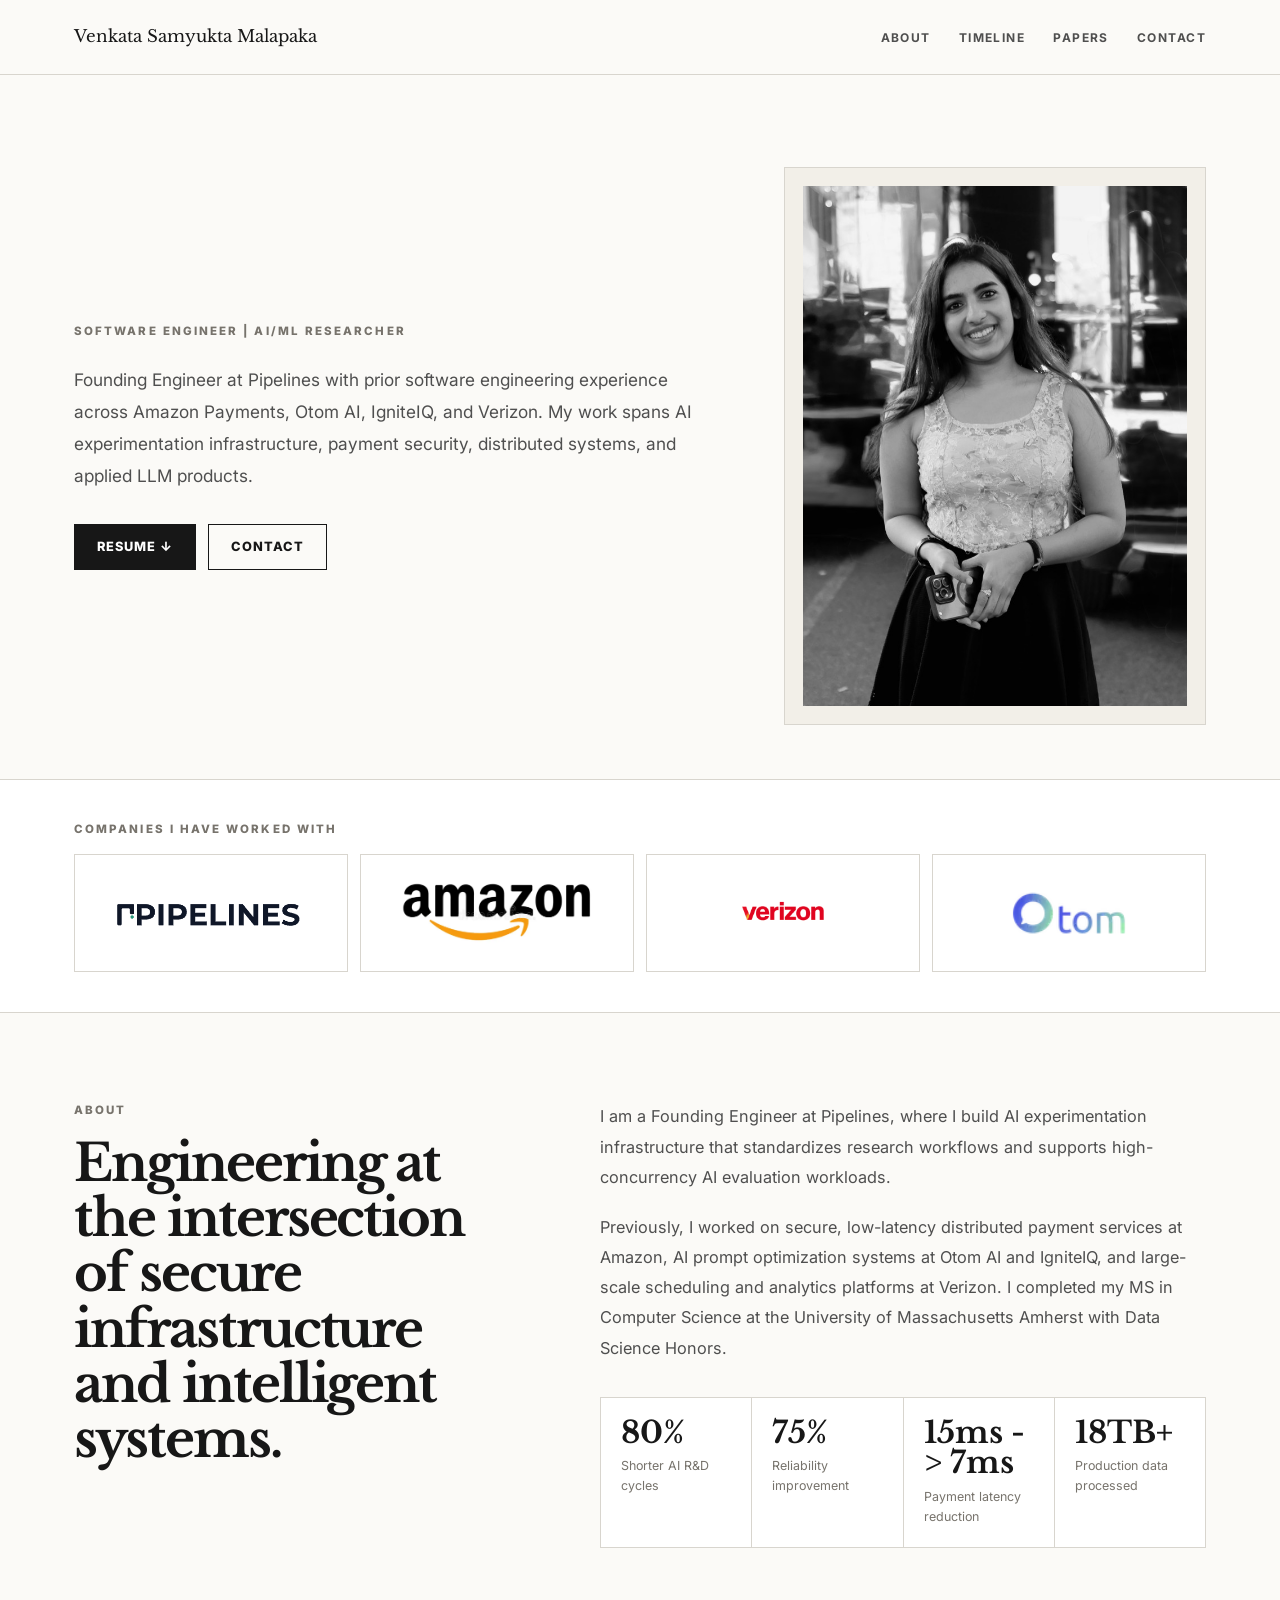
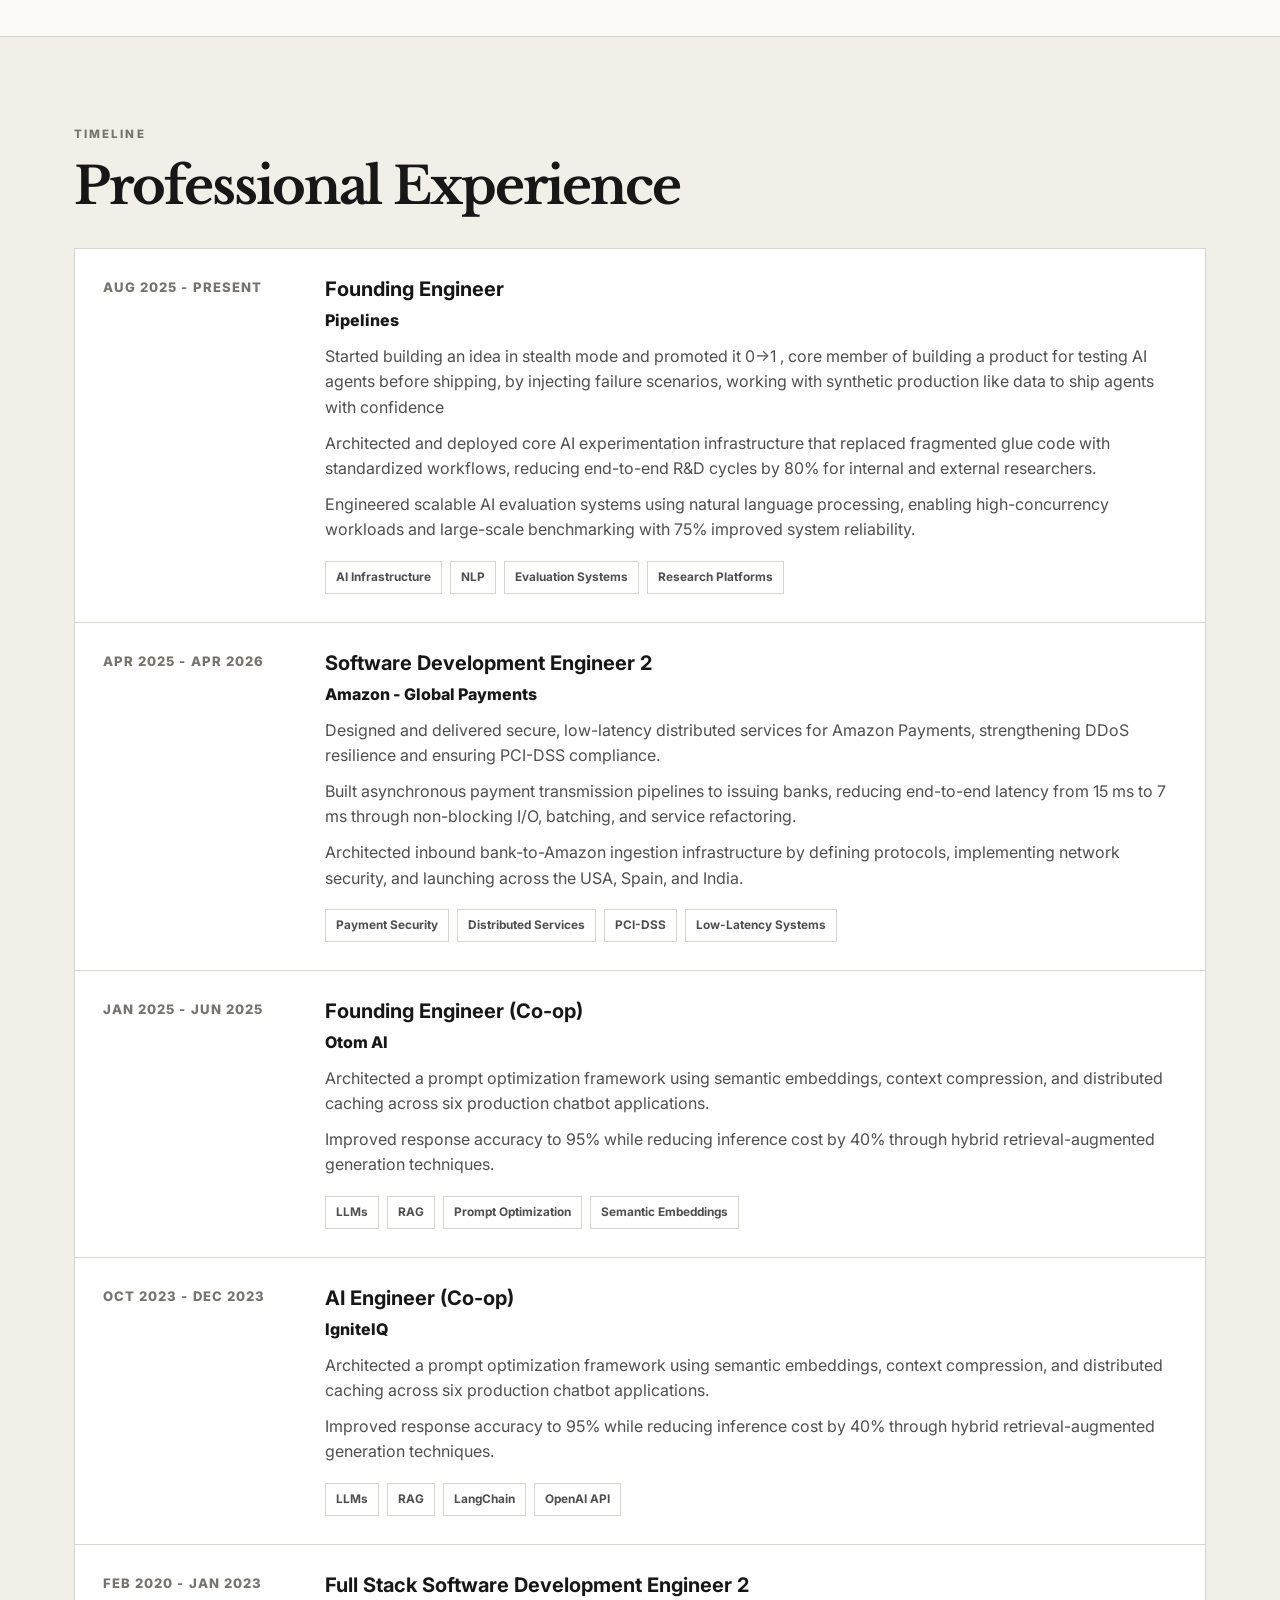
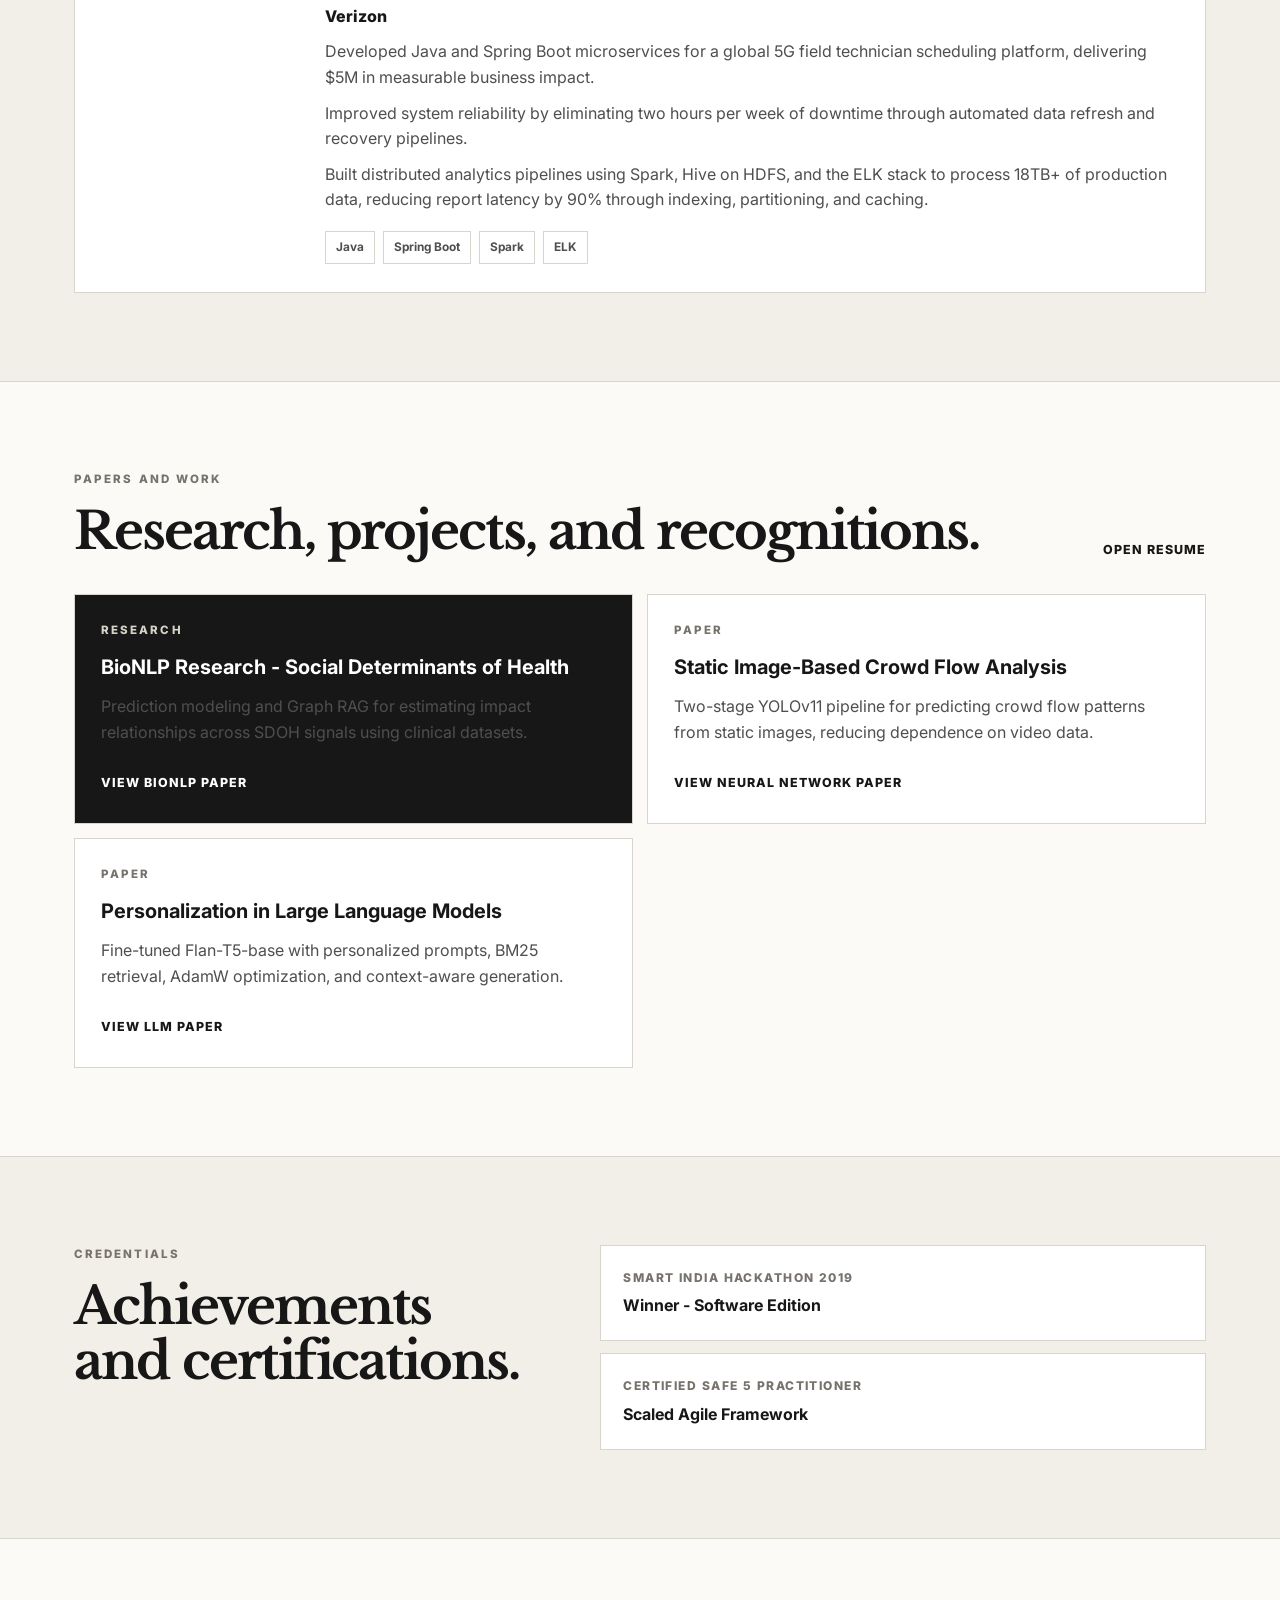
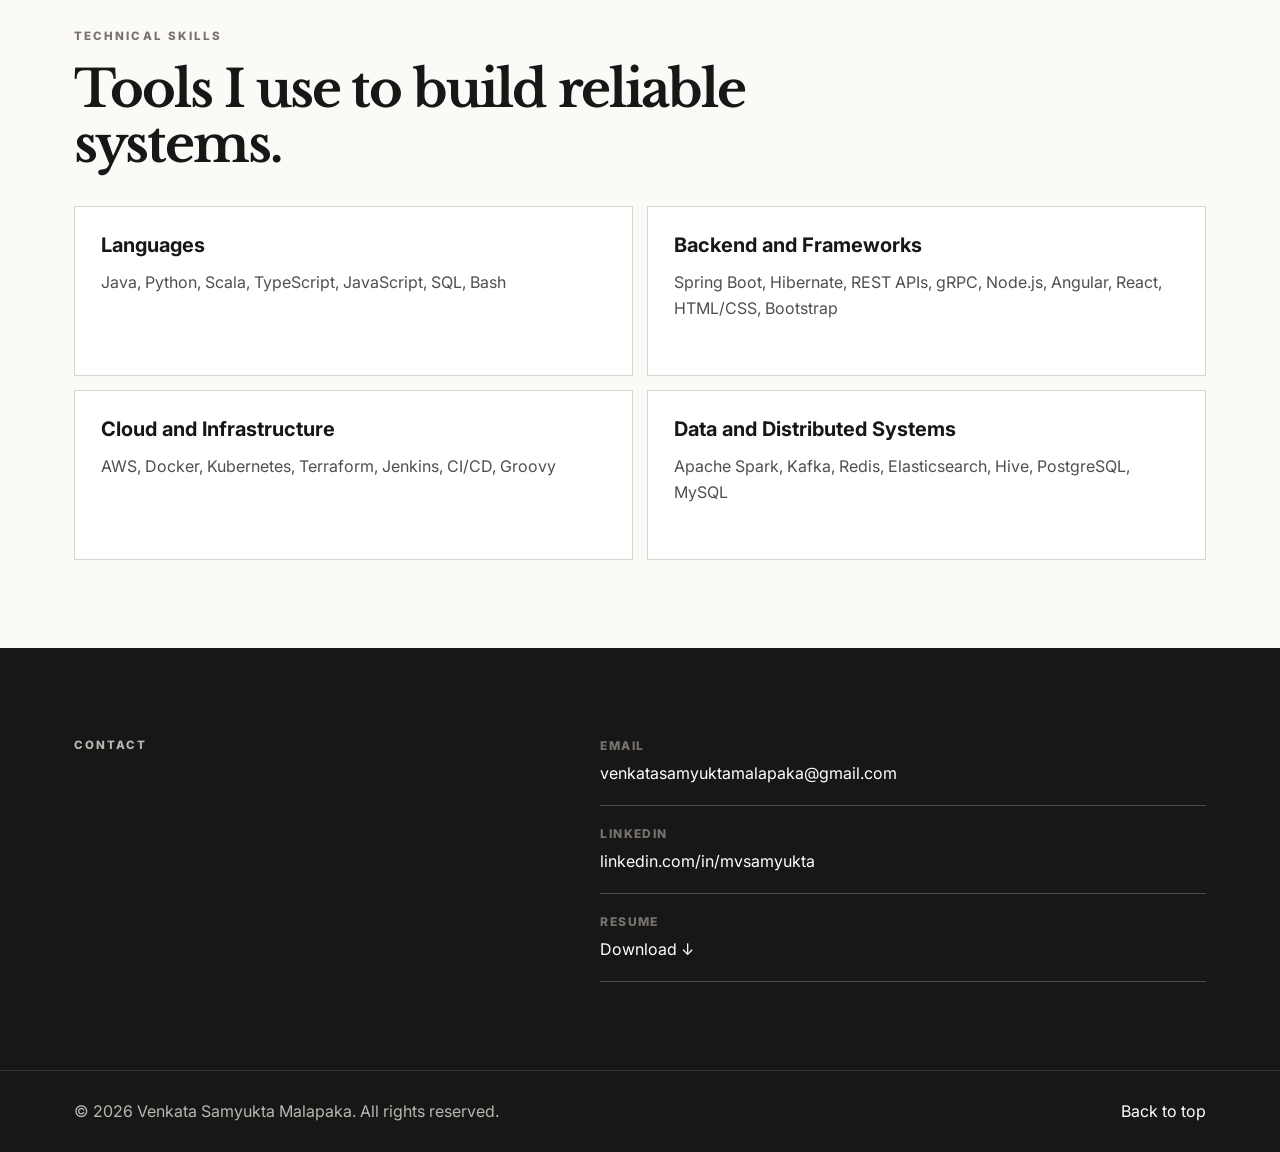
==== commit 722ecd92: "Update index.html" ====
--- a/index.html
+++ b/index.html
@@ -97,10 +97,11 @@
                 </div>
                 <div class="timeline">
                     <article class="timeline-item">
-                        <time>Mar 2026 - Present</time>
+                        <time>Aug 2025 - Present</time>
                         <div>
                             <h3>Founding Engineer</h3>
                             <p class="company">Pipelines</p>
+                            <p>Started building an idea in stealth mode and promoted it 0->1 , core member of building a product for testing AI agents before shipping, by injecting failure scenarios, working with synthetic production like data to ship agents with confidence</p>
                             <p>Architected and deployed core AI experimentation infrastructure that replaced fragmented glue code with standardized workflows, reducing end-to-end R&amp;D cycles by 80% for internal and external researchers.</p>
                             <p>Engineered scalable AI evaluation systems using natural language processing, enabling high-concurrency workloads and large-scale benchmarking with 75% improved system reliability.</p>
                             <ul class="tag-list"><li>AI Infrastructure</li><li>NLP</li><li>Evaluation Systems</li><li>Research Platforms</li></ul>
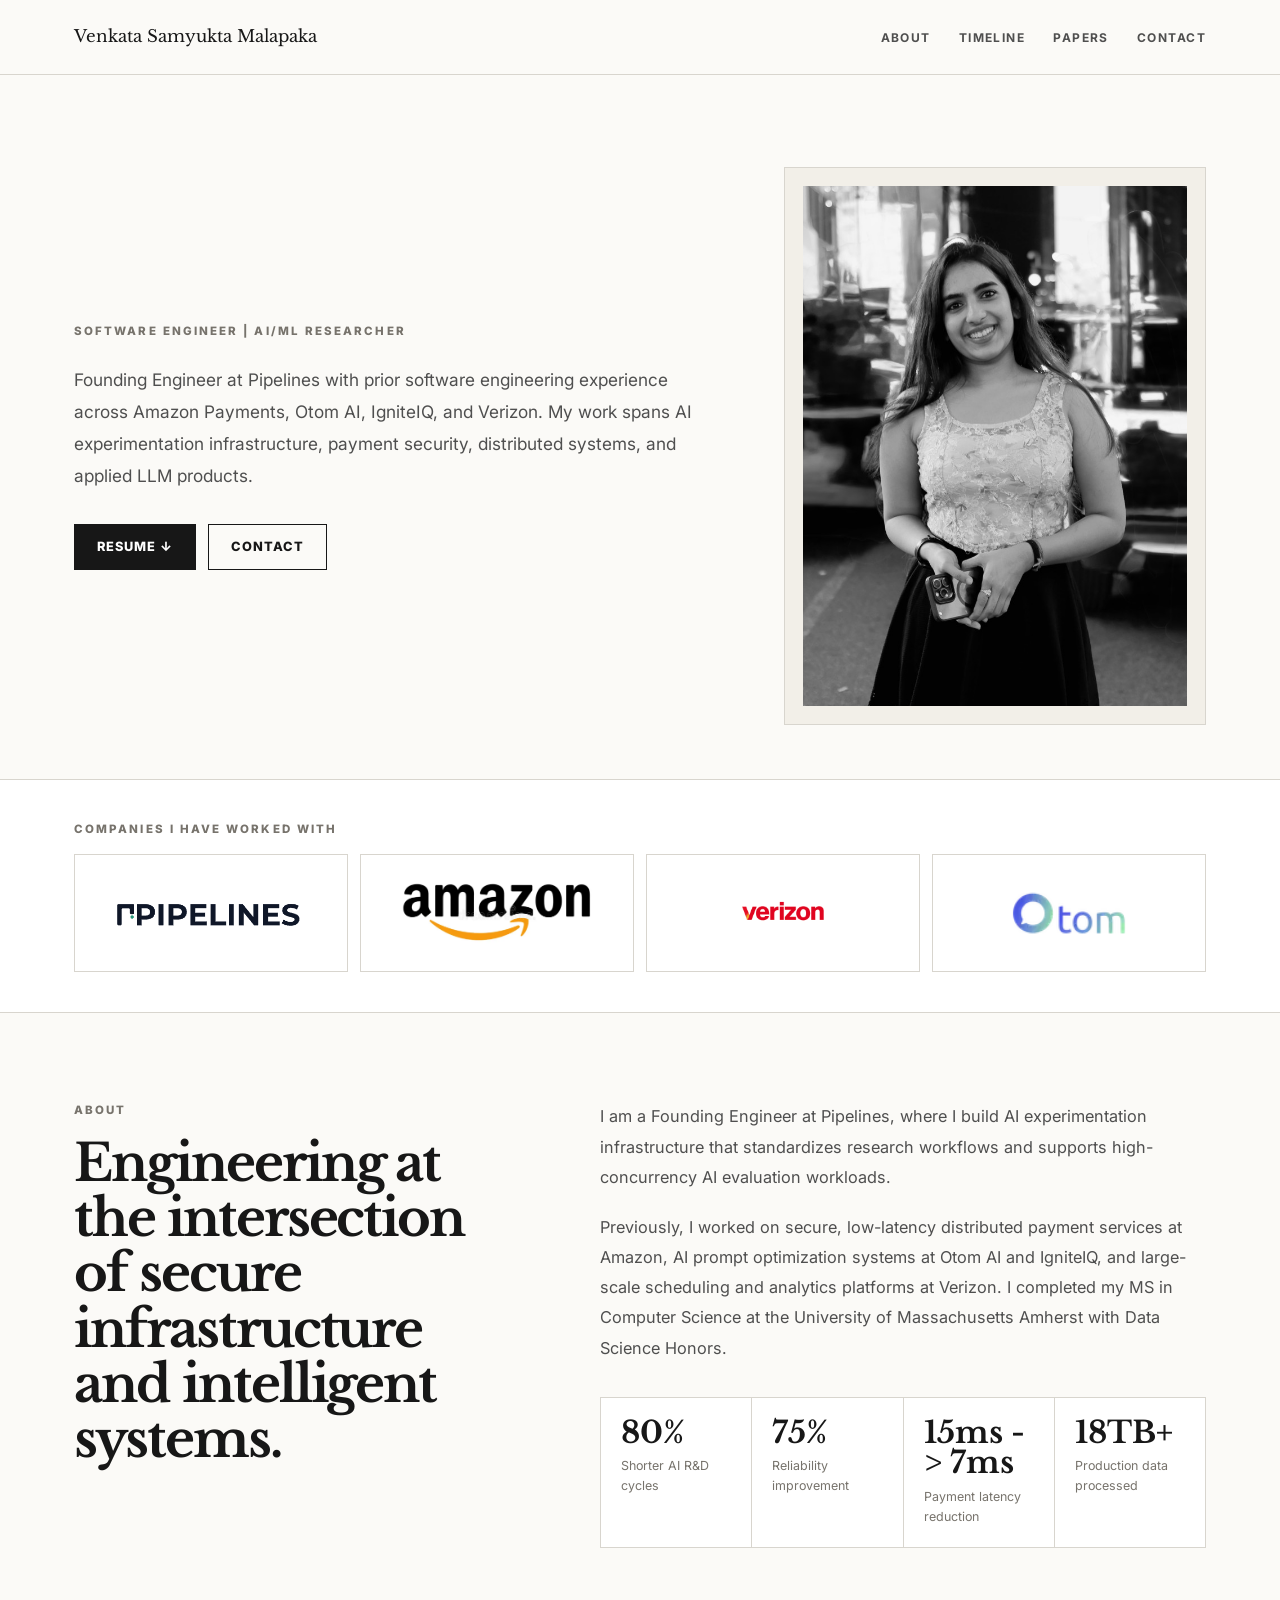
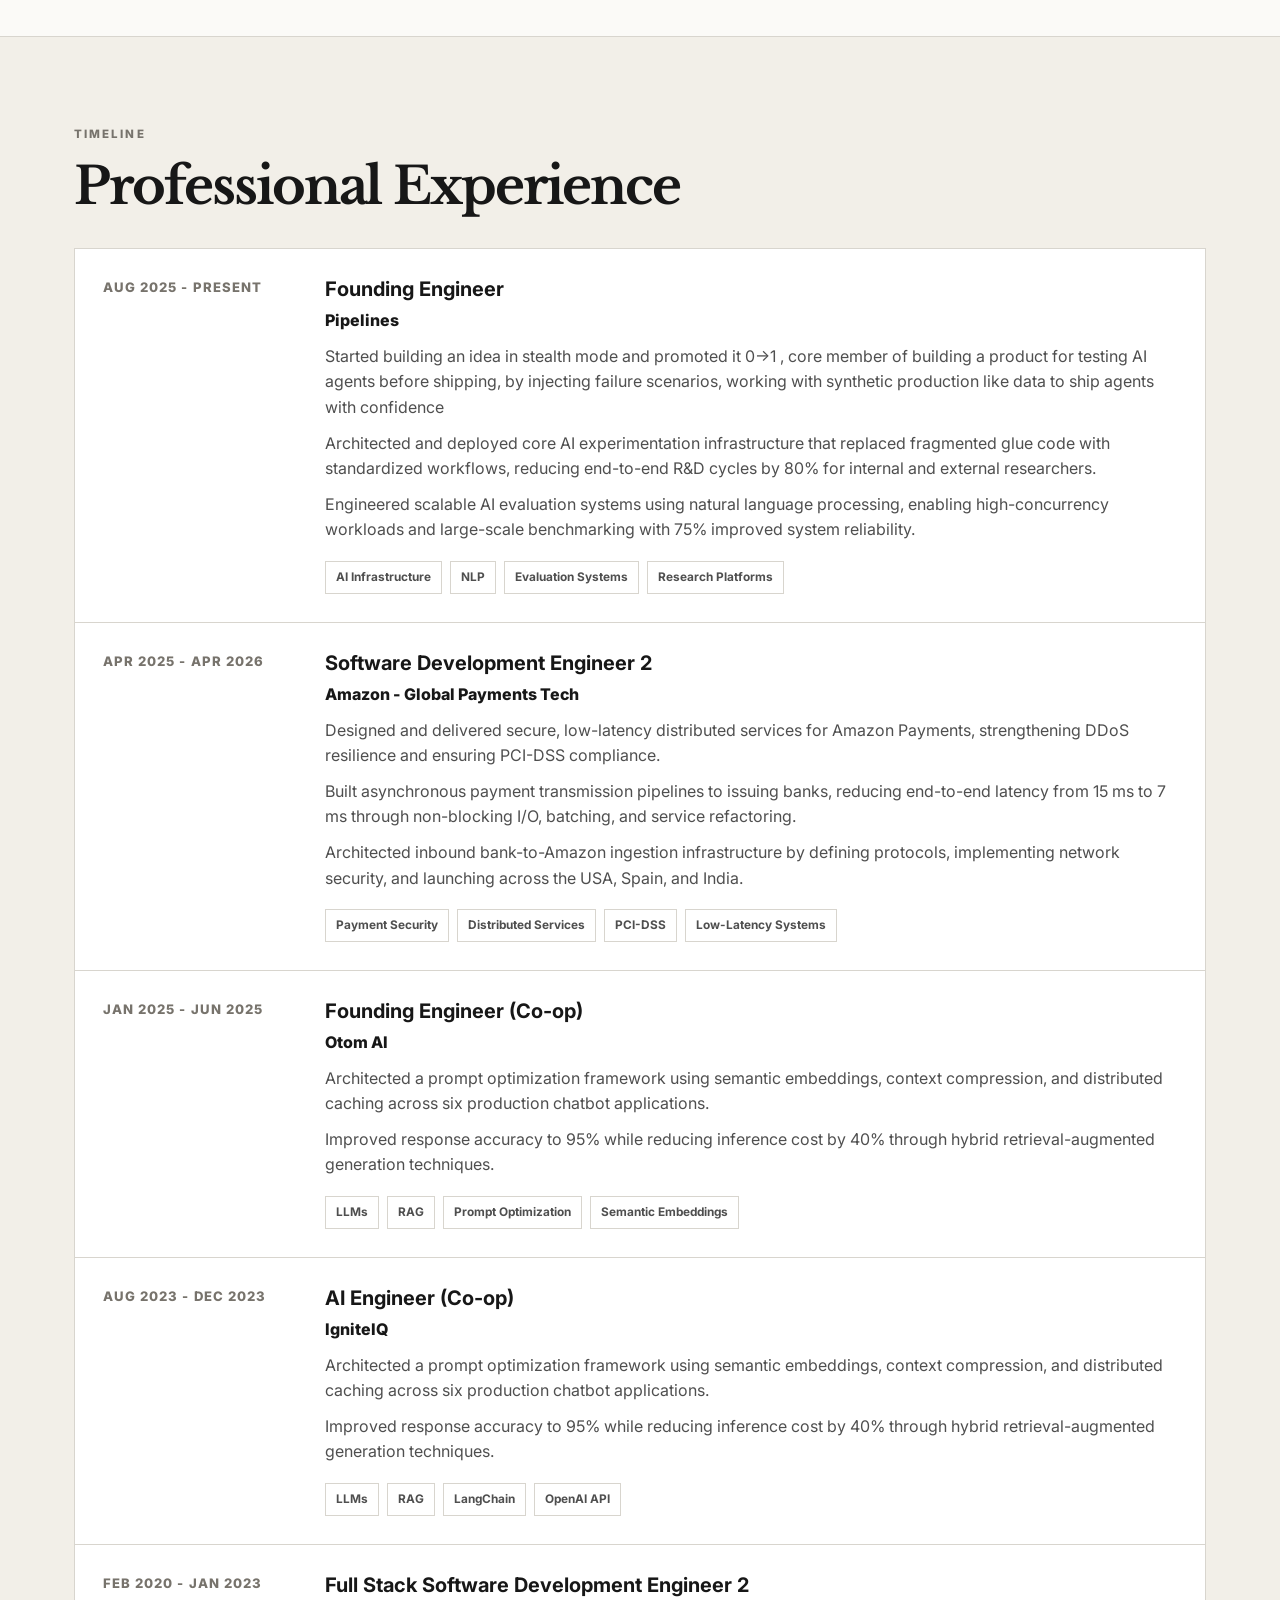
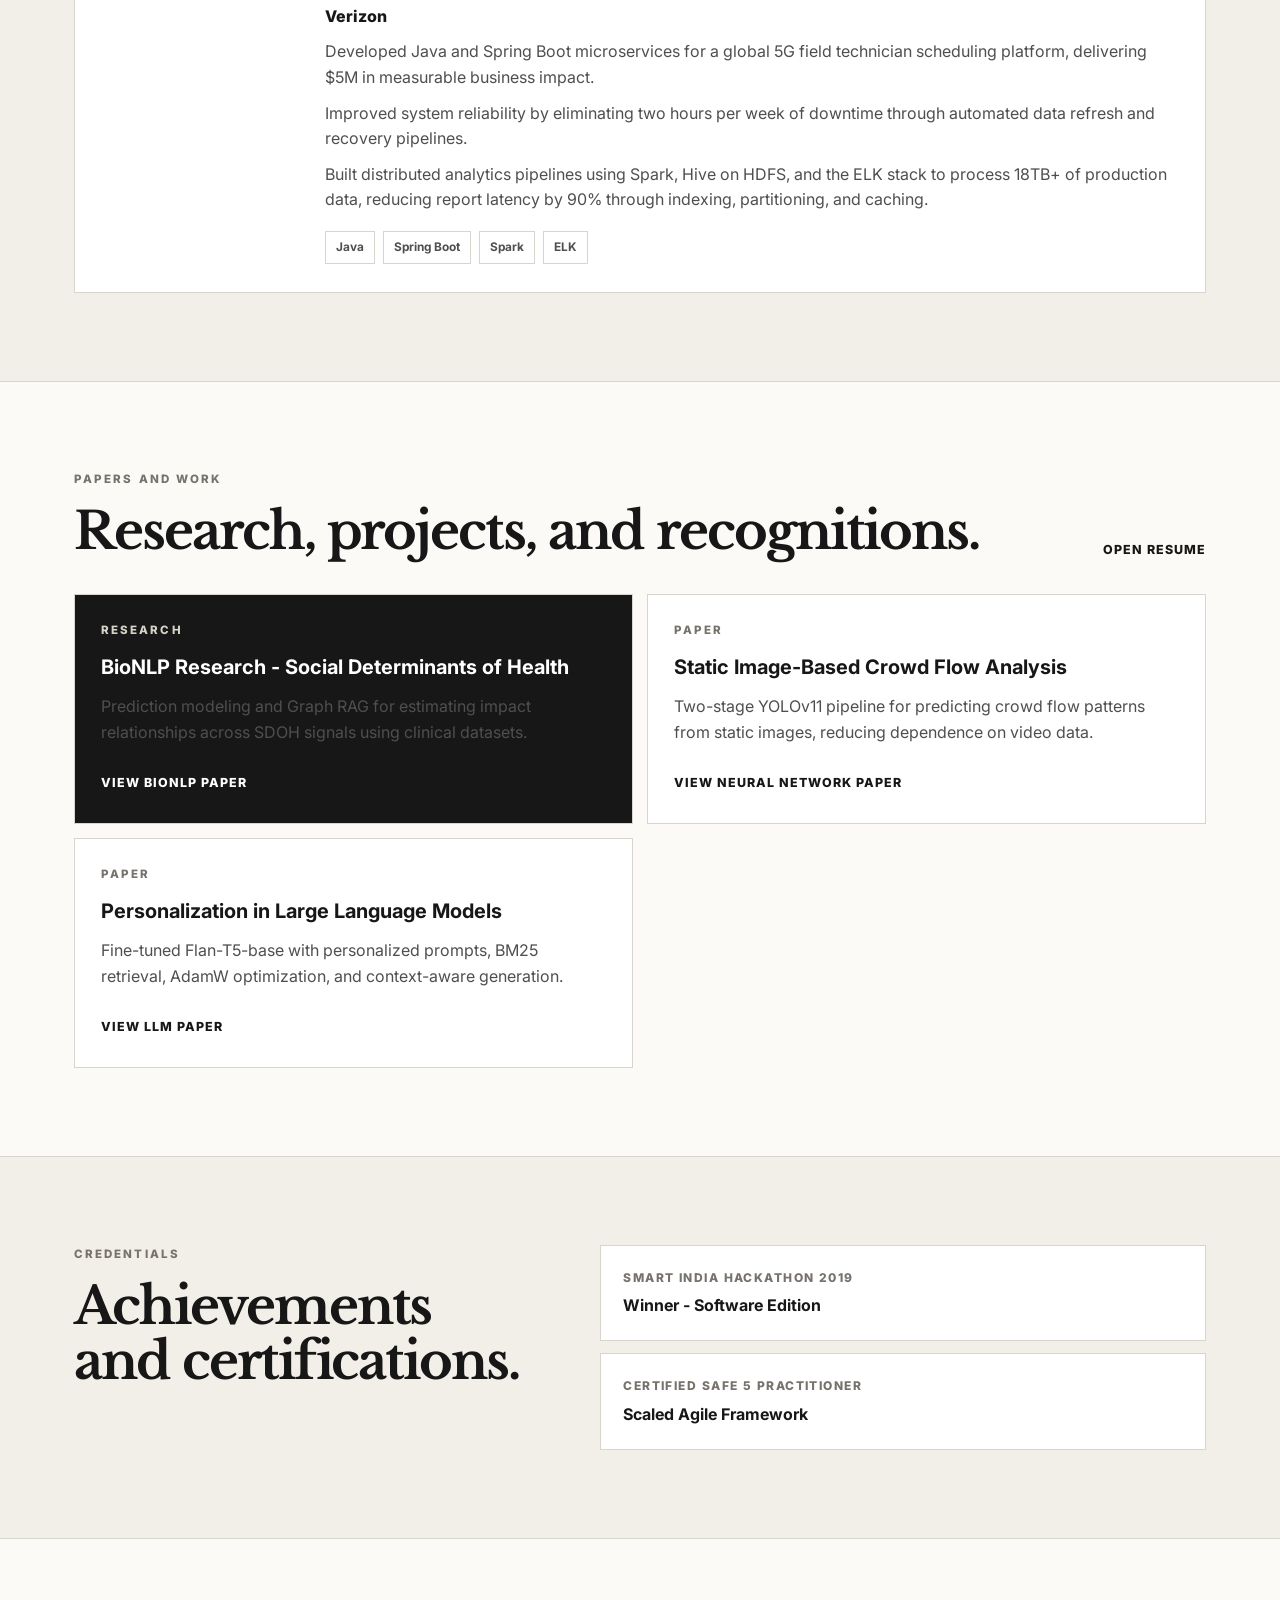
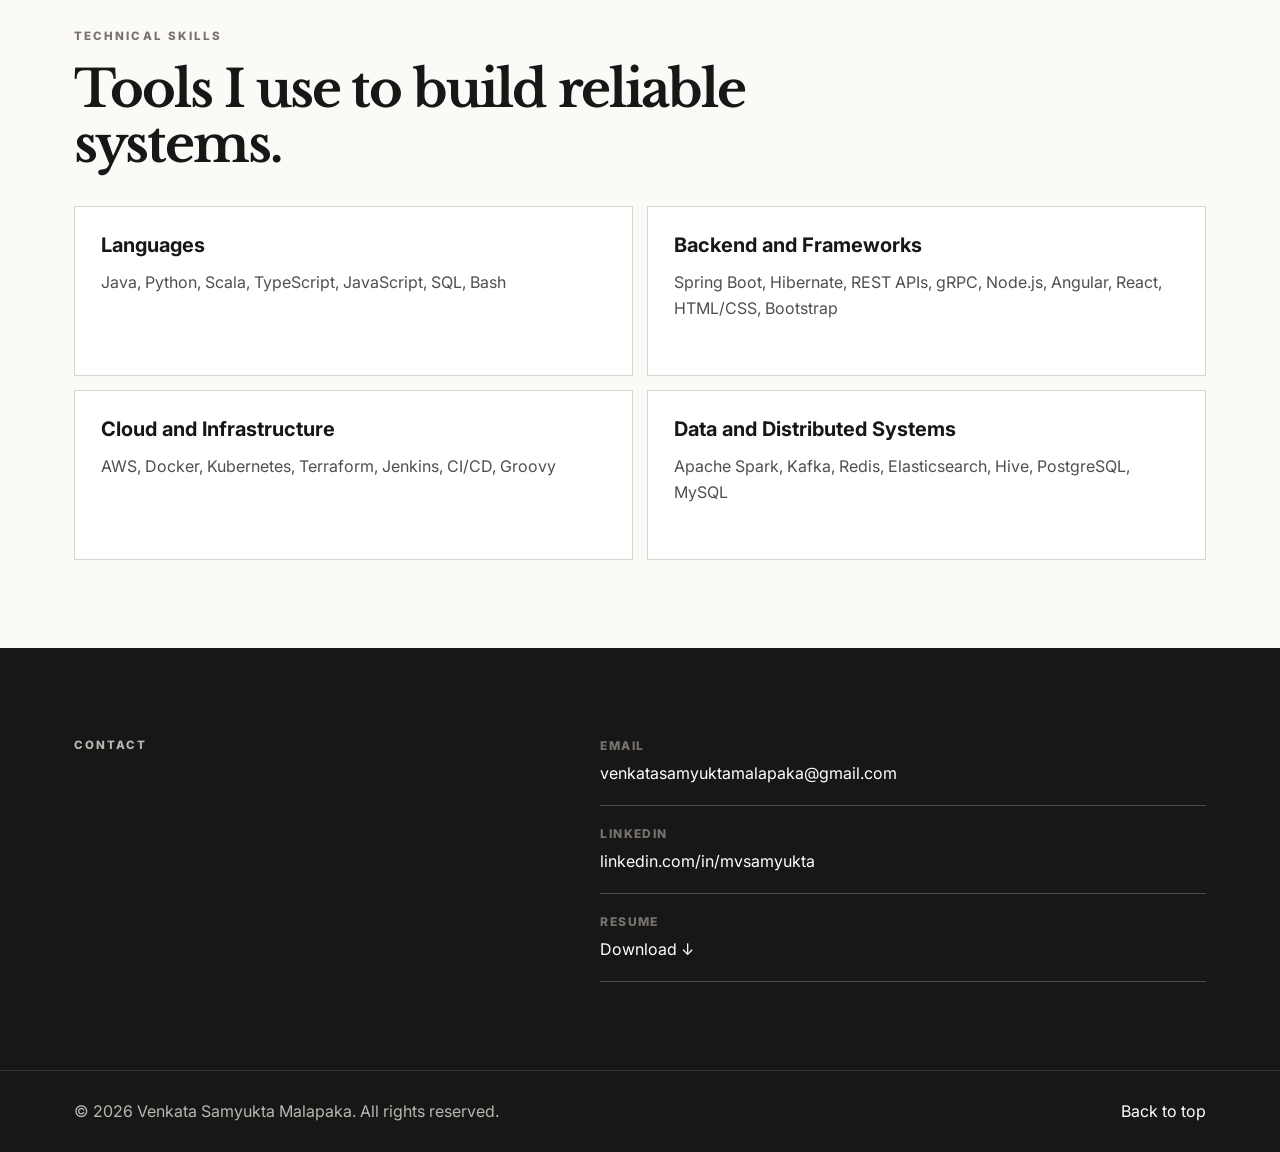
==== commit 5b3ebdc2: "Update index.html" ====
--- a/index.html
+++ b/index.html
@@ -111,7 +111,7 @@
                         <time>Apr 2025 - Apr 2026</time>
                         <div>
                             <h3>Software Development Engineer 2</h3>
-                            <p class="company">Amazon - Global Payments</p>
+                            <p class="company">Amazon - Global Payments Tech</p>
                             <p>Designed and delivered secure, low-latency distributed services for Amazon Payments, strengthening DDoS resilience and ensuring PCI-DSS compliance.</p>
                             <p>Built asynchronous payment transmission pipelines to issuing banks, reducing end-to-end latency from 15 ms to 7 ms through non-blocking I/O, batching, and service refactoring.</p>
                             <p>Architected inbound bank-to-Amazon ingestion infrastructure by defining protocols, implementing network security, and launching across the USA, Spain, and India.</p>
@@ -129,7 +129,7 @@
                         </div>
                     </article>
                     <article class="timeline-item">
-                        <time>Oct 2023 - Dec 2023</time>
+                        <time>Aug 2023 - Dec 2023</time>
                         <div>
                             <h3>AI Engineer (Co-op)</h3>
                             <p class="company">IgniteIQ</p>
